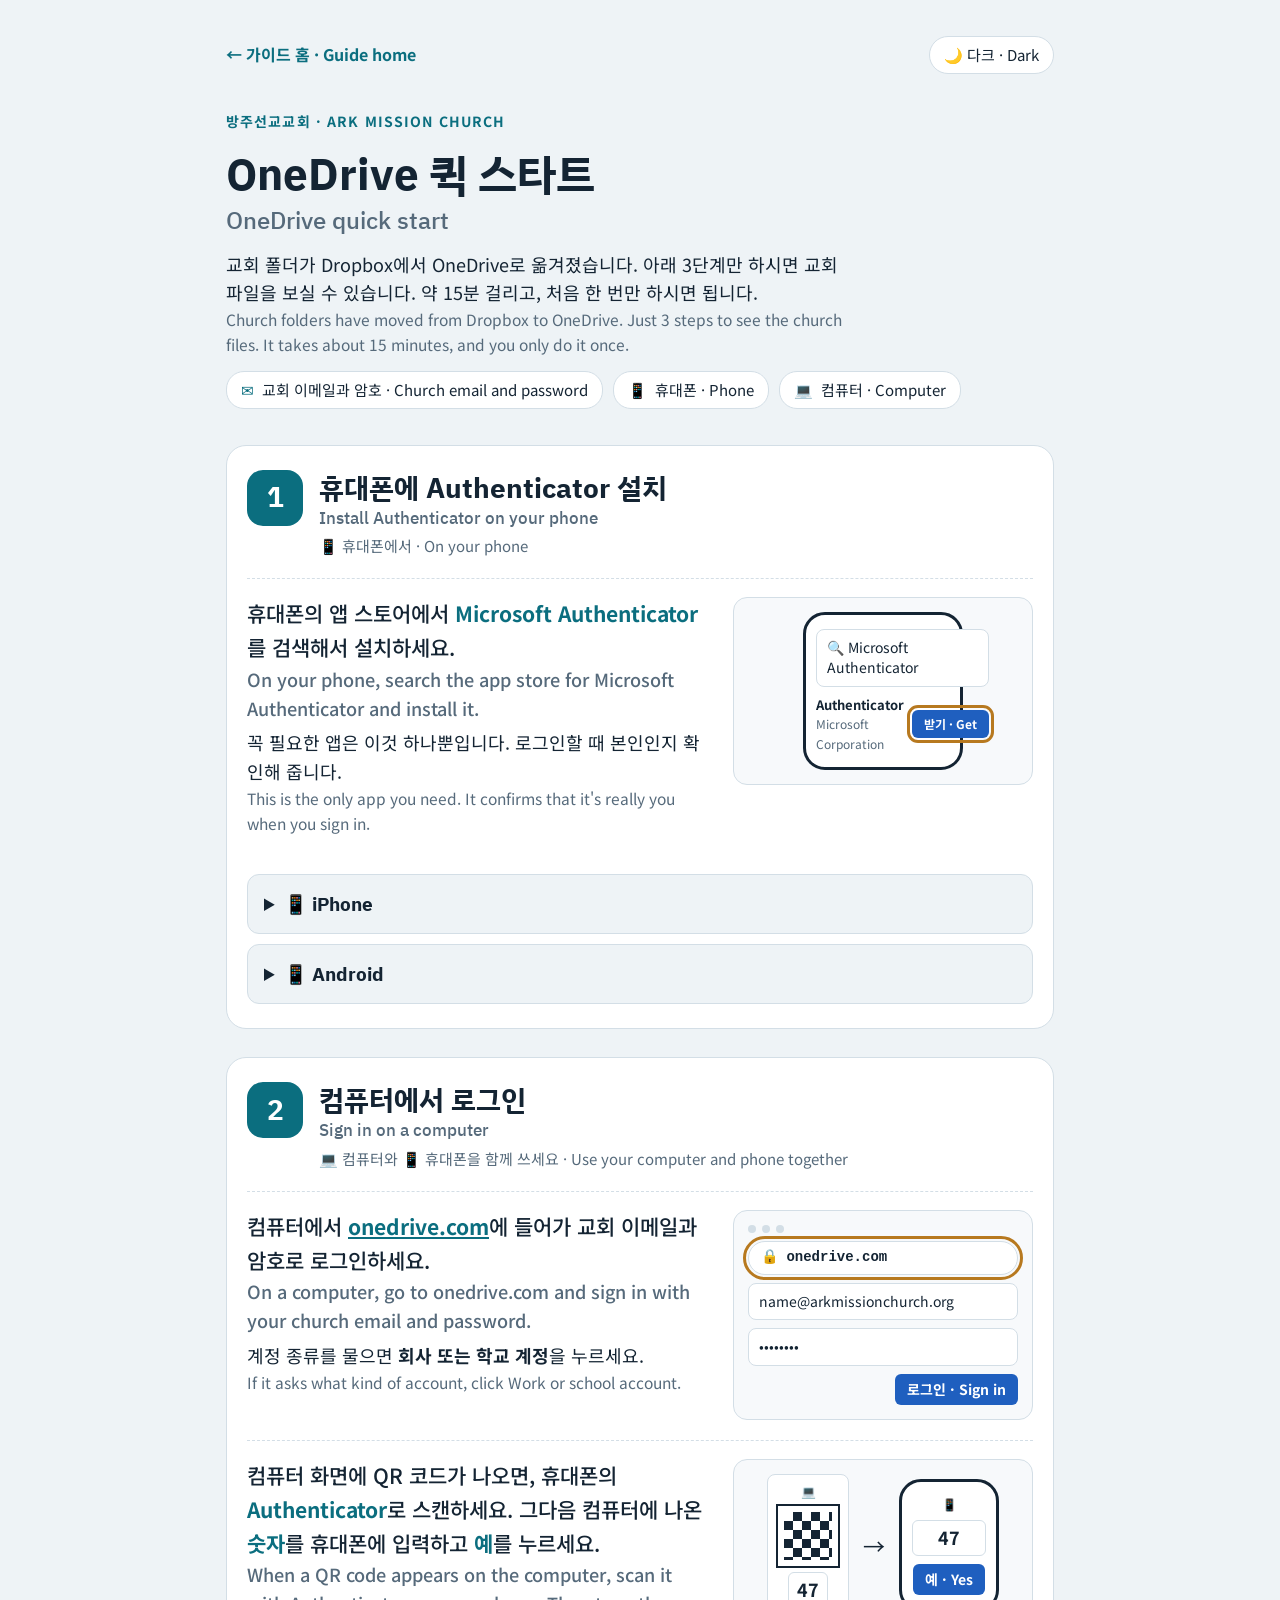
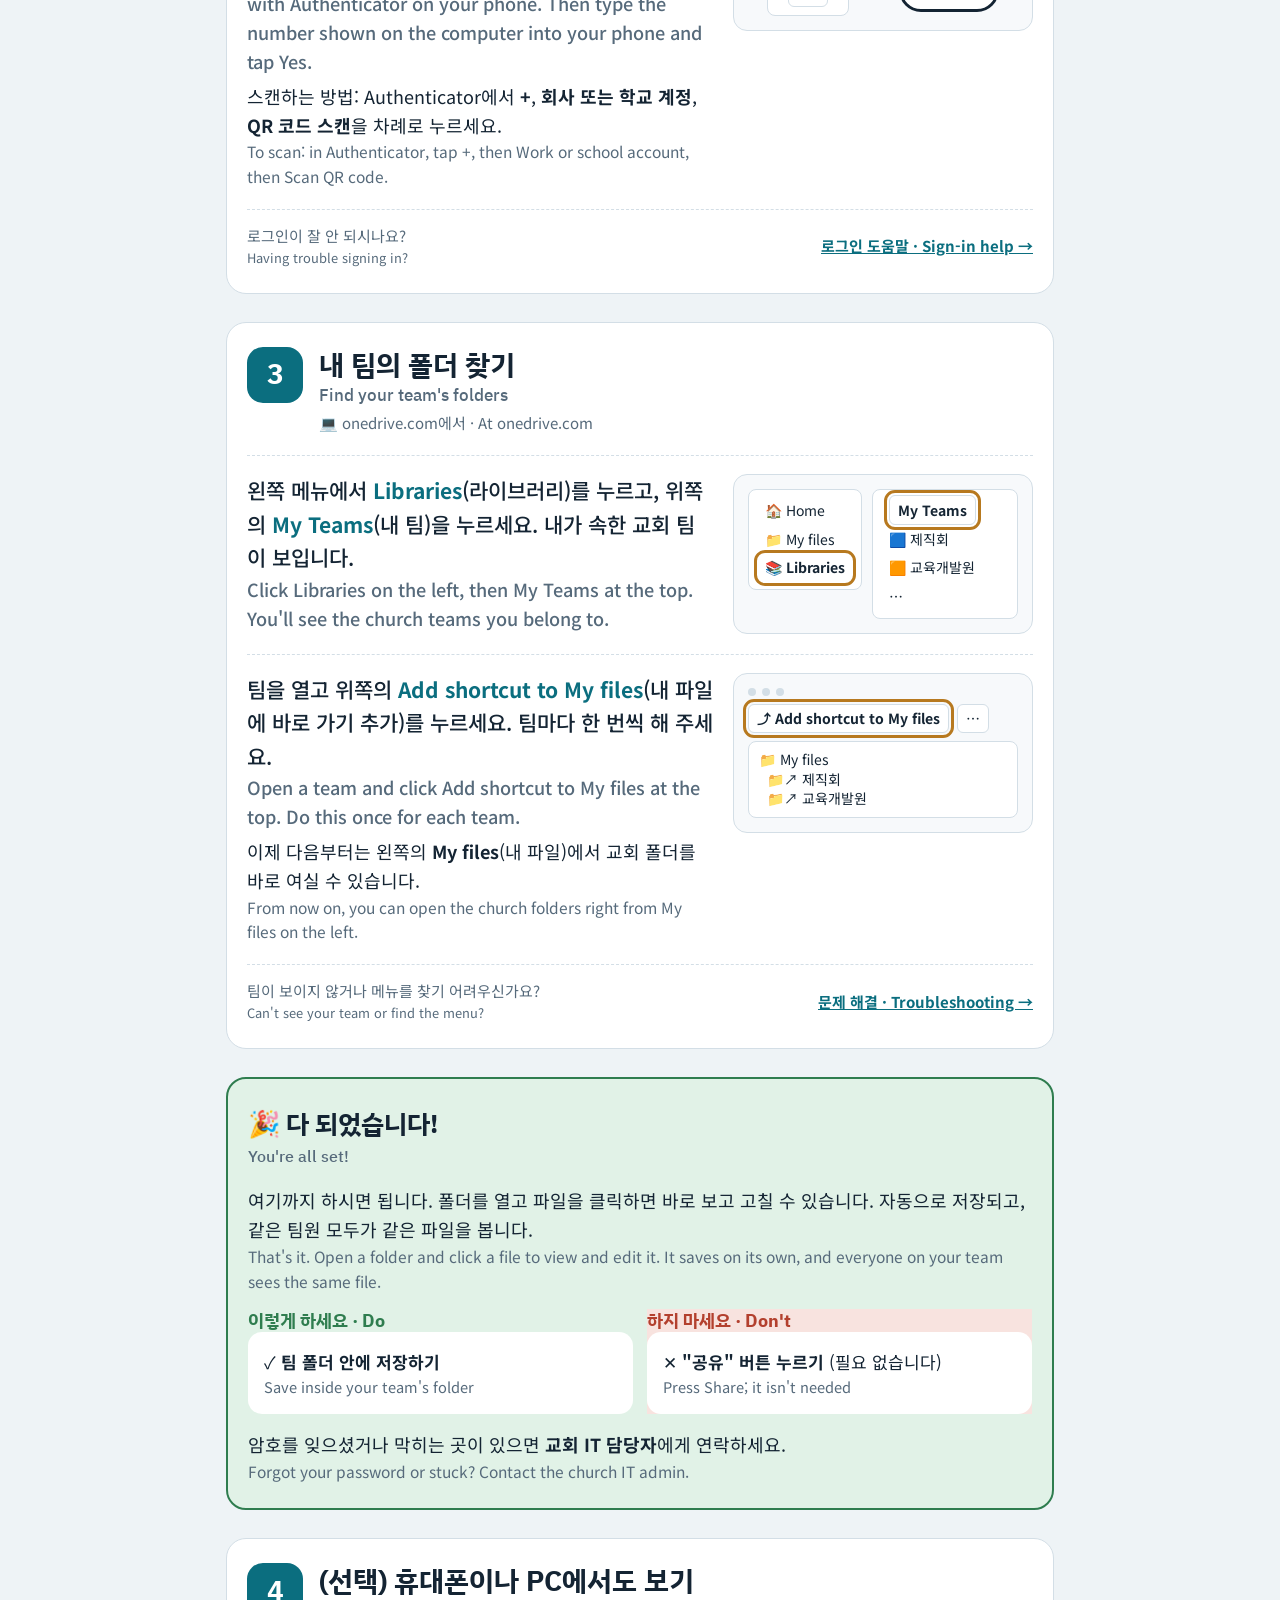
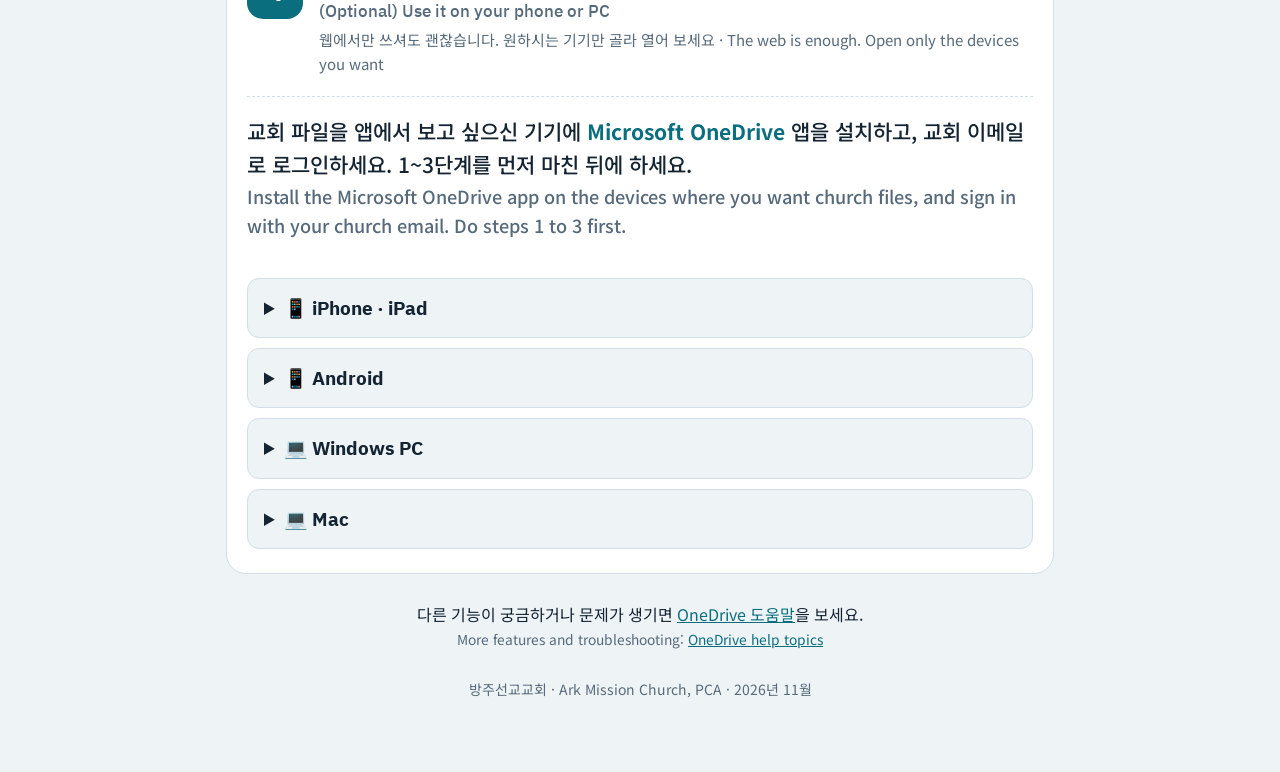
==== onedrive/index.html @ a3071d80 "Make the quick start the main OneDrive guide - onedrive/index.html is now the quick start: 3 steps, " ====
<!doctype html>
<html lang="ko" data-theme="light">
<head>
<meta charset="utf-8">
<meta name="viewport" content="width=device-width, initial-scale=1">
<meta name="robots" content="noindex">
<title>방주 OneDrive 퀵 스타트</title>
<link rel="preconnect" href="https://fonts.googleapis.com">
<link rel="preconnect" href="https://fonts.gstatic.com" crossorigin>
<link rel="stylesheet" href="https://fonts.googleapis.com/css2?family=IBM+Plex+Sans+KR:wght@500;700&family=Noto+Sans+KR:wght@400;500;700&display=swap">
<link rel="stylesheet" href="../assets/site.css">
<script>try{if(localStorage.getItem("amc-theme")==="dark")document.documentElement.setAttribute("data-theme","dark")}catch(e){}</script>
</head>
<body class="quick">
<div class="wrap">
  <div class="topbar"><a href="../">← 가이드 홈 · Guide home</a><button type="button" class="theme-btn" id="theme">🌙 다크 · Dark</button></div>
  <header>
    <div class="eyebrow">방주선교교회 · Ark Mission Church</div>
    <h1>OneDrive 퀵 스타트<span class="en">OneDrive quick start</span></h1>
    <p class="lead">교회 폴더가 Dropbox에서 OneDrive로 옮겨졌습니다. 아래 3단계만 하시면 교회 파일을 보실 수 있습니다. 약 15분 걸리고, 처음 한 번만 하시면 됩니다.<span class="en">Church folders have moved from Dropbox to OneDrive. Just 3 steps to see the church files. It takes about 15 minutes, and you only do it once.</span></p>
    <div class="needs" aria-label="준비물 / What you need">
      <span class="chip"><b>✉</b> 교회 이메일과 암호 · Church email and password</span>
      <span class="chip"><b>📱</b> 휴대폰 · Phone</span>
      <span class="chip"><b>💻</b> 컴퓨터 · Computer</span>
    </div>
  </header>

  <!-- STEP 1 -->
  <section class="step" id="q1">
    <div class="step-head">
      <div class="bignum">1</div>
      <div>
        <h2>휴대폰에 Authenticator 설치<span class="en">Install Authenticator on your phone</span></h2>
        <p class="meta">📱 휴대폰에서 · On your phone</p>
      </div>
    </div>
    <div class="sub">
      <div class="text">
        <p class="k">휴대폰의 앱 스토어에서 <strong>Microsoft Authenticator</strong>를 검색해서 설치하세요.<span class="en">On your phone, search the app store for Microsoft Authenticator and install it.</span></p>
        <p>꼭 필요한 앱은 이것 하나뿐입니다. 로그인할 때 본인인지 확인해 줍니다.<span class="en">This is the only app you need. It confirms that it's really you when you sign in.</span></p>
      </div>
      <div class="fig" aria-hidden="true">
        <div class="phone" style="width:160px">
          <div class="box" style="text-align:left">🔍 Microsoft Authenticator</div>
          <div class="row" style="justify-content:space-between;flex-wrap:nowrap">
            <span style="text-align:left"><b style="font-size:13px">Authenticator</b><br><span class="cap">Microsoft Corporation</span></span>
            <span class="btn hl" style="white-space:nowrap;font-size:12px">받기 · Get</span>
          </div>
        </div>
      </div>
    </div>
    <div class="devices">
      <details class="device" id="auth-iphone">
        <summary>📱 iPhone</summary>
        <div class="body">
          <ol>
            <li><strong>App Store</strong>를 열고 <strong>Microsoft Authenticator</strong>를 검색하세요.<span class="en">Open the App Store and search for Microsoft Authenticator.</span></li>
            <li>개발자가 <strong>Microsoft Corporation</strong>인지 확인하고 <strong>받기</strong>를 누르세요. Face ID나 Apple 계정 암호를 물으면 입력하세요.<span class="en">Check that the maker is Microsoft Corporation, then tap Get. Confirm with Face ID or your Apple Account password if asked.</span></li>
          </ol>
          <p class="links">바로 가기 · Direct link: <a href="https://apps.apple.com/app/microsoft-authenticator/id983156458">Authenticator (App Store)</a></p>
        </div>
      </details>
      <details class="device" id="auth-android">
        <summary>📱 Android</summary>
        <div class="body">
          <ol>
            <li><strong>Play 스토어</strong>를 열고 <strong>Microsoft Authenticator</strong>를 검색하세요.<span class="en">Open the Play Store and search for Microsoft Authenticator.</span></li>
            <li>개발자가 <strong>Microsoft Corporation</strong>인지 확인하고 <strong>설치</strong>를 누르세요.<span class="en">Check that the maker is Microsoft Corporation, then tap Install.</span></li>
          </ol>
          <p class="links">바로 가기 · Direct link: <a href="https://play.google.com/store/apps/details?id=com.azure.authenticator">Authenticator (Play Store)</a></p>
        </div>
      </details>
    </div>
  </section>

  <!-- STEP 2 -->
  <section class="step" id="q2">
    <div class="step-head">
      <div class="bignum">2</div>
      <div>
        <h2>컴퓨터에서 로그인<span class="en">Sign in on a computer</span></h2>
        <p class="meta">💻 컴퓨터와 📱 휴대폰을 함께 쓰세요 · Use your computer and phone together</p>
      </div>
    </div>
    <div class="sub">
      <div class="text">
        <p class="k">컴퓨터에서 <a href="https://onedrive.com" target="_blank" rel="noopener"><strong>onedrive.com</strong></a>에 들어가 교회 이메일과 암호로 로그인하세요.<span class="en">On a computer, go to onedrive.com and sign in with your church email and password.</span></p>
        <p>계정 종류를 물으면 <strong>회사 또는 학교 계정</strong>을 누르세요.<span class="en">If it asks what kind of account, click Work or school account.</span></p>
      </div>
      <div class="fig" aria-hidden="true">
        <div class="bar"><i></i><i></i><i></i></div>
        <div class="addr hl">🔒 onedrive.com</div>
        <div class="box">name@arkmissionchurch.org</div>
        <div class="box">••••••••</div>
        <span class="btn">로그인 · Sign in</span>
      </div>
    </div>
    <div class="sub">
      <div class="text">
        <p class="k">컴퓨터 화면에 QR 코드가 나오면, 휴대폰의 <strong>Authenticator</strong>로 스캔하세요. 그다음 컴퓨터에 나온 <strong>숫자</strong>를 휴대폰에 입력하고 <strong>예</strong>를 누르세요.<span class="en">When a QR code appears on the computer, scan it with Authenticator on your phone. Then type the number shown on the computer into your phone and tap Yes.</span></p>
        <p>스캔하는 방법: Authenticator에서 <strong>+</strong>, <strong>회사 또는 학교 계정</strong>, <strong>QR 코드 스캔</strong>을 차례로 누르세요.<span class="en">To scan: in Authenticator, tap +, then Work or school account, then Scan QR code.</span></p>
      </div>
      <div class="fig" aria-hidden="true">
        <div class="row" style="justify-content:center;gap:14px;flex-wrap:nowrap">
          <div class="box" style="display:grid;gap:6px;justify-items:center"><span class="cap">💻</span><div class="qr" style="width:60px;height:60px"></div><div class="pill" style="font-size:18px;font-weight:700">47</div></div>
          <div style="font-size:22px">→</div>
          <div class="phone" style="width:100px"><span class="cap">📱</span><div class="pill" style="font-size:18px;font-weight:700">47</div><span class="btn" style="justify-self:center">예 · Yes</span></div>
        </div>
      </div>
    </div>
    <p class="detail-link"><span>로그인이 잘 안 되시나요?<span class="en">Having trouble signing in?</span></span><a href="help.html#signin">로그인 도움말 · Sign-in help →</a></p>
  </section>

  <!-- STEP 3 -->
  <section class="step" id="q3">
    <div class="step-head">
      <div class="bignum">3</div>
      <div>
        <h2>내 팀의 폴더 찾기<span class="en">Find your team's folders</span></h2>
        <p class="meta">💻 onedrive.com에서 · At onedrive.com</p>
      </div>
    </div>
    <div class="sub">
      <div class="text">
        <p class="k">왼쪽 메뉴에서 <strong>Libraries</strong>(라이브러리)를 누르고, 위쪽의 <strong>My Teams</strong>(내 팀)을 누르세요. 내가 속한 교회 팀이 보입니다.<span class="en">Click Libraries on the left, then My Teams at the top. You'll see the church teams you belong to.</span></p>
      </div>
      <div class="fig" aria-hidden="true">
        <div class="row" style="align-items:flex-start;gap:10px;flex-wrap:nowrap">
          <div class="tree box" style="flex:0 0 auto"><span>🏠 Home</span><span>📁 My files</span><span class="hl"><b>📚 Libraries</b></span></div>
          <div class="tree box" style="flex:1 1 auto"><span><span class="pill hl"><b>My Teams</b></span></span><span>🟦 제직회</span><span>🟧 교육개발원</span><span>…</span></div>
        </div>
      </div>
    </div>
    <div class="sub">
      <div class="text">
        <p class="k">팀을 열고 위쪽의 <strong>Add shortcut to My files</strong>(내 파일에 바로 가기 추가)를 누르세요. 팀마다 한 번씩 해 주세요.<span class="en">Open a team and click Add shortcut to My files at the top. Do this once for each team.</span></p>
        <p>이제 다음부터는 왼쪽의 <strong>My files</strong>(내 파일)에서 교회 폴더를 바로 여실 수 있습니다.<span class="en">From now on, you can open the church folders right from My files on the left.</span></p>
      </div>
      <div class="fig" aria-hidden="true">
        <div class="bar"><i></i><i></i><i></i></div>
        <div class="row"><span class="pill hl"><b>⤴ Add shortcut to My files</b></span><span class="pill">⋯</span></div>
        <div class="box">📁 My files<br>&nbsp;&nbsp;📁↗ 제직회<br>&nbsp;&nbsp;📁↗ 교육개발원</div>
      </div>
    </div>
    <p class="detail-link"><span>팀이 보이지 않거나 메뉴를 찾기 어려우신가요?<span class="en">Can't see your team or find the menu?</span></span><a href="help.html#trouble">문제 해결 · Troubleshooting →</a></p>
  </section>

  <section class="finish">
    <div class="finish-head">🎉 다 되었습니다!<span class="en">You're all set!</span></div>
    <p>여기까지 하시면 됩니다. 폴더를 열고 파일을 클릭하면 바로 보고 고칠 수 있습니다. 자동으로 저장되고, 같은 팀원 모두가 같은 파일을 봅니다.<span class="en">That's it. Open a folder and click a file to view and edit it. It saves on its own, and everyone on your team sees the same file.</span></p>
    <div class="rules">
      <div class="do"><h3>이렇게 하세요 · Do</h3><ul>
        <li>✓ <b>팀 폴더 안에 저장하기</b><span class="en">Save inside your team's folder</span></li>
      </ul></div>
      <div class="dont"><h3>하지 마세요 · Don't</h3><ul>
        <li>✕ <b>"공유" 버튼 누르기</b> (필요 없습니다)<span class="en">Press Share; it isn't needed</span></li>
      </ul></div>
    </div>
    <p>암호를 잊으셨거나 막히는 곳이 있으면 <strong>교회 IT 담당자</strong>에게 연락하세요.<span class="en">Forgot your password or stuck? Contact the church IT admin.</span></p>
  </section>

  <!-- STEP 4 (optional) -->
  <section class="step optional" id="apps">
    <div class="step-head">
      <div class="bignum">4</div>
      <div>
        <h2>(선택) 휴대폰이나 PC에서도 보기<span class="en">(Optional) Use it on your phone or PC</span></h2>
        <p class="meta">웹에서만 쓰셔도 괜찮습니다. 원하시는 기기만 골라 열어 보세요 · The web is enough. Open only the devices you want</p>
      </div>
    </div>
    <div class="sub no-fig">
      <div class="text">
        <p class="k">교회 파일을 앱에서 보고 싶으신 기기에 <strong>Microsoft OneDrive</strong> 앱을 설치하고, 교회 이메일로 로그인하세요. 1~3단계를 먼저 마친 뒤에 하세요.<span class="en">Install the Microsoft OneDrive app on the devices where you want church files, and sign in with your church email. Do steps 1 to 3 first.</span></p>
      </div>
    </div>
    <div class="devices">
      <details class="device" id="iphone">
        <summary>📱 iPhone · iPad</summary>
        <div class="body">
          <ol>
            <li><strong>App Store</strong>에서 <strong>Microsoft OneDrive</strong>를 검색하고 <strong>받기</strong>를 누르세요.<span class="en">In the App Store, search for Microsoft OneDrive and tap Get.</span></li>
            <li>앱을 열고 <strong>로그인</strong>을 누른 뒤, 교회 이메일과 암호를 입력하세요.<span class="en">Open the app, tap Sign in, and enter your church email and password.</span></li>
            <li>Authenticator 알림이 오면 숫자를 입력하고 <strong>예</strong>를 누르세요. 사진 백업이나 알림을 물으면 <strong>나중에</strong>를 누르셔도 됩니다.<span class="en">When Authenticator asks, type the number and tap Yes. If it asks about photo backup or notifications, you can tap Not now.</span></li>
            <li>아래쪽의 <strong>파일</strong>을 누르면 교회 폴더가 보입니다.<span class="en">Tap Files at the bottom to see the church folders.</span></li>
          </ol>
          <p class="links">바로 가기 · Direct link: <a href="https://apps.apple.com/app/microsoft-onedrive/id477537958">OneDrive (App Store)</a></p>
        </div>
      </details>
      <details class="device" id="android">
        <summary>📱 Android</summary>
        <div class="body">
          <ol>
            <li><strong>Play 스토어</strong>에서 <strong>Microsoft OneDrive</strong>를 검색하고 <strong>설치</strong>를 누르세요. 삼성 휴대폰에는 이미 있을 수 있습니다. 그럴 때는 <strong>업데이트</strong>만 누르세요.<span class="en">In the Play Store, search for Microsoft OneDrive and tap Install. Samsung phones may already have it; then just tap Update.</span></li>
            <li>앱을 열고 <strong>로그인</strong>을 누른 뒤, 교회 이메일과 암호를 입력하세요.<span class="en">Open the app, tap Sign in, and enter your church email and password.</span></li>
            <li>Authenticator 알림이 오면 숫자를 입력하고 <strong>예</strong>를 누르세요.<span class="en">When Authenticator asks, type the number and tap Yes.</span></li>
            <li>아래쪽의 <strong>파일</strong>을 누르면 교회 폴더가 보입니다.<span class="en">Tap Files at the bottom to see the church folders.</span></li>
          </ol>
          <p class="links">바로 가기 · Direct link: <a href="https://play.google.com/store/apps/details?id=com.microsoft.skydrive">OneDrive (Play Store)</a></p>
        </div>
      </details>
      <details class="device" id="windows">
        <summary>💻 Windows PC</summary>
        <div class="body">
          <ol>
            <li>Windows에는 OneDrive가 기본으로 들어 있습니다. <strong>시작</strong> 버튼을 누르고 <strong>OneDrive</strong>를 입력해서 여세요. 보이지 않으면 <a href="https://www.microsoft.com/microsoft-365/onedrive/download">다운로드 페이지</a>에서 설치하세요.<span class="en">Windows already includes OneDrive. Click Start, type OneDrive and open it. If it isn't there, install it from the download page.</span></li>
            <li>교회 이메일을 입력하고 <strong>로그인</strong>을 누른 뒤, 암호를 입력하고 휴대폰에서 승인하세요.<span class="en">Enter your church email, click Sign in, enter your password and approve on your phone.</span></li>
            <li>"폴더 백업" 화면이 나오면 <strong>나중에</strong>를 누르세요. 개인 파일은 교회 OneDrive에 올리지 않습니다.<span class="en">On the "Back up your folders" screen, choose to do it later. Personal files don't go into the church OneDrive.</span></li>
            <li><strong>파일 탐색기</strong> 왼쪽의 <strong>OneDrive - 방주선교교회</strong> 안에 교회 폴더가 있습니다.<span class="en">The church folders are under "OneDrive - (church)" on the left of File Explorer.</span></li>
          </ol>
          <p class="tip">이미 개인 OneDrive를 쓰고 계신가요? <a href="help.html#personal">개인 OneDrive와 함께 쓰기</a>를 보세요.<span class="en">Already using a personal OneDrive? See Using it alongside a personal OneDrive.</span></p>
        </div>
      </details>
      <details class="device" id="mac">
        <summary>💻 Mac</summary>
        <div class="body">
          <ol>
            <li><strong>App Store</strong>에서 <strong>OneDrive</strong>를 검색하고 <strong>받기</strong>를 누르세요.<span class="en">In the App Store, search for OneDrive and click Get.</span></li>
            <li><strong>응용 프로그램</strong> 폴더에서 OneDrive를 열고, 교회 이메일과 암호로 로그인한 뒤 휴대폰에서 승인하세요.<span class="en">Open OneDrive from Applications, sign in with your church email and password, and approve on your phone.</span></li>
            <li>Finder에서 OneDrive를 허용할지 물으면 <strong>허용</strong>을 누르세요.<span class="en">If your Mac asks to allow OneDrive in Finder, allow it.</span></li>
            <li><strong>Finder</strong> 왼쪽 <strong>위치</strong> 아래의 <strong>OneDrive - 방주선교교회</strong> 안에 교회 폴더가 있습니다.<span class="en">The church folders are under Locations, "OneDrive - (church)", in the Finder sidebar.</span></li>
          </ol>
          <p class="links">바로 가기 · Direct link: <a href="https://apps.apple.com/app/onedrive/id823766827">OneDrive (Mac App Store)</a></p>
        </div>
      </details>
    </div>
  </section>

  <p style="text-align:center;font-size:16px">다른 기능이 궁금하거나 문제가 생기면 <a href="help.html">OneDrive 도움말</a>을 보세요.<span class="en">More features and troubleshooting: <a href="help.html">OneDrive help topics</a></span></p>
  <footer>방주선교교회 · Ark Mission Church, PCA · 2026년 11월</footer>
</div>
<script>
(function () {
  function openFromHash() {
    var id = location.hash.slice(1);
    var el = id && document.getElementById(id);
    if (el && el.tagName === 'DETAILS') { el.open = true; el.scrollIntoView(); }
  }
  openFromHash();
  window.addEventListener('hashchange', openFromHash);
})();
</script>
<script src="../assets/theme.js"></script>
</body>
</html>
---- assets/site.css ----
/* Layout: one calm column of numbered step cards, each step = big number + Korean instruction + English line + a small drawing of the screen */
:root {
  --bg: #eef3f6;
  --paper: #ffffff;
  --ink: #142433;
  --muted: #566a7b;
  --line: #d3dee6;
  --accent: #0b6e7f;      /* deep teal, the "ark" water */
  --accent-soft: #dcefF2;
  --gold: #b7791f;        /* used only for warnings */
  --gold-soft: #fbf0dc;
  --ok: #2f7d4f;
  --ok-soft: #e1f2e7;
  --no: #b3402e;
  --no-soft: #f8e3df;
  --screen: #f7f9fb;
  --ms-blue: #1f5fbf;
  --display: "IBM Plex Sans KR", "Apple SD Gothic Neo", "Malgun Gothic", sans-serif;
  --body: "Noto Sans KR", "Apple SD Gothic Neo", "Malgun Gothic", system-ui, sans-serif;
}
:root[data-theme="dark"] {
  --bg: #0f1a22; --paper: #16242f; --ink: #e6eef3; --muted: #9fb2c0; --line: #2a3c49;
  --accent: #4fb6c6; --accent-soft: #173640; --gold: #e0a64a; --gold-soft: #3a2e17;
  --ok: #6cc28d; --ok-soft: #173325; --no: #e8836f; --no-soft: #3d201b; --screen: #1c2d39; --ms-blue: #6fa3f0;
  color-scheme: dark;
}
* { box-sizing: border-box; }
body { background: var(--bg); color: var(--ink); font-family: var(--body); font-size: 18px; line-height: 1.6; }
.wrap { max-width: 860px; margin: 0 auto; padding-inline: 16px; padding-block: 28px 64px; display: grid; gap: 28px; }
.wrap > * { min-width: 0; }
header > * { min-width: 0; }
h1, h2, h3 { font-family: var(--display); text-wrap: balance; margin: 0; line-height: 1.25; }
.en { color: var(--muted); font-size: .86em; display: block; }
p { margin: 0; }

/* Header */
header { display: grid; gap: 14px; padding-block: 8px; }
.eyebrow { font-size: 14px; letter-spacing: .08em; text-transform: uppercase; color: var(--accent); font-weight: 700; }
header h1 { font-size: clamp(30px, 6vw, 44px); word-break: keep-all; }
header h1 .en { font-size: .55em; margin-top: 4px; font-weight: 500; }
.lead { max-width: 62ch; }
.needs { display: flex; flex-wrap: wrap; gap: 10px; }
.chip { max-width: 100%; background: var(--paper); border: 1px solid var(--line); border-radius: 18px; padding: 6px 14px; font-size: 15px; display: inline-flex; gap: 8px; align-items: center; }
.chip b { color: var(--accent); flex: none; }

/* Step overview */
nav.map { background: var(--paper); border: 1px solid var(--line); border-radius: 16px; padding: 16px; }
nav.map ol { list-style: none; margin: 0; padding: 0; display: grid; grid-template-columns: repeat(auto-fit, minmax(150px, 1fr)); gap: 10px; }
/* Exactly 6 cards (getting started): 3x2, or 2x3 on phones, never 5 + 1 */
nav.map ol:has(> li:nth-child(6):last-child) { grid-template-columns: repeat(3, minmax(0, 1fr)); }
@media (max-width: 520px) { nav.map ol:has(> li:nth-child(6):last-child) { grid-template-columns: repeat(2, minmax(0, 1fr)); } }
nav.map a { display: grid; gap: 2px; text-decoration: none; color: var(--ink); padding: 10px 12px; border-radius: 10px; background: var(--bg); min-height: 100%; }
nav.map a:hover, nav.map a:focus-visible { outline: 2px solid var(--accent); outline-offset: 0; }
nav.map .n { font-family: var(--display); color: var(--accent); font-weight: 700; font-size: 14px; }
nav.map .t { font-weight: 700; font-size: 16px; line-height: 1.3; }
nav.map .t .en { font-weight: 400; font-size: 13px; }
nav.map li.done a { background: var(--ok-soft); }
nav.map li.done .n::after { content: " ✓"; color: var(--ok); }

/* Step section */
section.step { background: var(--paper); border: 1px solid var(--line); border-radius: 20px; padding: 24px 20px; display: grid; gap: 20px; scroll-margin-top: 16px; }
.step-head { display: flex; gap: 16px; align-items: flex-start; }
.bignum { flex: none; width: 56px; height: 56px; border-radius: 16px; background: var(--accent); color: var(--paper); font-family: var(--display); font-weight: 700; font-size: 28px; display: grid; place-items: center; }
.step-head h2 { font-size: 26px; }
.step-head h2 .en { font-size: .62em; font-weight: 500; margin-top: 2px; }
.step-head .meta { font-size: 15px; color: var(--muted); margin-top: 6px; }
.step-head > div { min-width: 0; }

.sub { display: grid; grid-template-columns: 1fr minmax(0, 300px); gap: 20px; align-items: start; padding-top: 18px; border-top: 1px dashed var(--line); }
.sub:first-of-type { border-top: 0; padding-top: 0; }
.sub.no-fig { grid-template-columns: 1fr; }
.sub .text { display: grid; gap: 6px; min-width: 0; }
.sub .k { font-weight: 500; font-size: 19px; }
.sub .k strong { color: var(--accent); }
.sub .no { font-family: var(--display); font-size: 14px; font-weight: 700; color: var(--accent); }
@media (max-width: 640px) { .sub { grid-template-columns: 1fr; } }

.note { border-radius: 12px; padding: 12px 16px; font-size: 16px; background: var(--accent-soft); }
.note.warn { background: var(--gold-soft); }
.note b { font-family: var(--display); }
.note p { margin: 10px 0 0; }

.done-toggle { justify-self: start; display: inline-flex; gap: 10px; align-items: center; font-size: 16px; font-weight: 500; cursor: pointer; border: 1px solid var(--line); border-radius: 999px; padding: 8px 16px; background: var(--bg); color: var(--ink); font-family: var(--body); }
.done-toggle input { width: 20px; height: 20px; accent-color: var(--ok); margin: 0; }
.done-toggle:has(input:checked) { background: var(--ok-soft); border-color: var(--ok); }

/* Screen drawings */
.fig { background: var(--screen); border: 1px solid var(--line); border-radius: 14px; padding: 14px; font-size: 14px; line-height: 1.4; display: grid; gap: 8px; max-width: 100%; }
.fig .bar { display: flex; gap: 6px; }
.fig .bar i { width: 8px; height: 8px; border-radius: 50%; background: var(--line); }
.fig .box { background: var(--paper); border: 1px solid var(--line); border-radius: 8px; padding: 8px 10px; }
.fig .btn { background: var(--ms-blue); color: #fff; border-radius: 6px; padding: 6px 12px; justify-self: end; font-weight: 700; }
.fig .hl { outline: 3px solid var(--gold); outline-offset: 2px; border-radius: 6px; }
.fig .cap { font-size: 12px; color: var(--muted); text-align: center; }
.fig .row { display: flex; gap: 8px; align-items: center; flex-wrap: wrap; }
.fig .pill { border: 1px solid var(--line); background: var(--paper); border-radius: 6px; padding: 4px 8px; }
.phone { width: 150px; justify-self: center; border: 3px solid var(--ink); border-radius: 22px; padding: 14px 10px; background: var(--paper); display: grid; gap: 8px; text-align: center; }
.qr { width: 72px; height: 72px; justify-self: center; background:
  conic-gradient(var(--ink) 25%, transparent 0 50%, var(--ink) 0 75%, transparent 0) 0 0/18px 18px; border: 6px solid var(--paper); outline: 2px solid var(--ink); }
.bignumber { font-family: var(--display); font-size: 34px; font-weight: 700; letter-spacing: .1em; color: var(--ink); }
.menu { display: grid; gap: 2px; background: var(--paper); border: 1px solid var(--line); border-radius: 8px; padding: 6px; box-shadow: 0 4px 12px rgb(0 0 0 / .08); }
.menu span { padding: 4px 8px; border-radius: 4px; }
.tree { display: grid; gap: 3px; }
.tree span { padding: 3px 6px; }
.tree .in { padding-left: 22px; }
.tabbar { display: flex; justify-content: space-around; border-top: 1px solid var(--line); padding-top: 6px; font-size: 11px; }

/* Rules */
.rules { display: grid; grid-template-columns: 1fr 1fr; gap: 14px; }
@media (max-width: 640px) { .rules { grid-template-columns: 1fr; } }
.rules ul { list-style: none; margin: 0; padding: 16px; border-radius: 14px; display: grid; gap: 12px; }
.rules .do { background: var(--ok-soft); }
.rules .dont { background: var(--no-soft); }
.rules h3 { font-size: 18px; }
.rules .do h3 { color: var(--ok); }
.rules .dont h3 { color: var(--no); }
.rules li { font-size: 17px; }

/* Help table */
.tablewrap { overflow-x: auto; }
table { width: 100%; border-collapse: collapse; font-size: 16px; }
th, td { text-align: left; padding: 10px 12px; border-bottom: 1px solid var(--line); vertical-align: top; }
th { font-family: var(--display); font-size: 14px; color: var(--muted); letter-spacing: .04em; }
.contact { display: flex; flex-wrap: wrap; gap: 10px; align-items: center; background: var(--accent-soft); border-radius: 14px; padding: 14px 16px; }
.contact code { font-family: var(--body); font-weight: 700; user-select: all; }
.contact button { font: inherit; font-size: 14px; border: 1px solid var(--accent); color: var(--accent); background: var(--paper); border-radius: 999px; padding: 4px 12px; cursor: pointer; }

footer { font-size: 14px; color: var(--muted); text-align: center; }
a { color: var(--accent); }
:focus-visible { outline: 3px solid var(--accent); outline-offset: 2px; }

@media print {
  body { background: #fff; font-size: 15px; }
  nav.map, .done-toggle, .contact button { display: none; }
  section.step { break-inside: avoid-page; border-color: #ccc; }
  .wrap { gap: 18px; }
}
@media (prefers-reduced-motion: no-preference) { html { scroll-behavior: smooth; } }

/* Top bar: home link + theme switch */
.topbar { display: flex; justify-content: space-between; align-items: center; gap: 12px; flex-wrap: wrap; }
.topbar a { color: var(--accent); font-weight: 700; text-decoration: none; font-size: 16px; }
.topbar a:hover { text-decoration: underline; }
.theme-btn { margin-left: auto; font: inherit; font-size: 15px; color: var(--ink); background: var(--paper); border: 1px solid var(--line); border-radius: 999px; padding: 6px 14px; cursor: pointer; }
.theme-btn:focus-visible, .topbar a:focus-visible { outline: 3px solid var(--accent); outline-offset: 2px; }

/* Landing page */
.points { display: grid; grid-template-columns: repeat(auto-fit, minmax(220px, 1fr)); gap: 12px; }
.points div { background: var(--paper); border: 1px solid var(--line); border-radius: 14px; padding: 14px 16px; }
.points b { display: block; font-family: var(--display); }
.topics { display: grid; gap: 16px; }
.topic { background: var(--paper); border: 1px solid var(--line); border-radius: 18px; padding: 20px; display: grid; gap: 12px; }
.topic h2 { font-size: 24px; }
.topic .links { display: flex; flex-wrap: wrap; gap: 10px; }
.topic .links a { display: inline-grid; gap: 2px; text-decoration: none; color: var(--ink); background: var(--accent-soft); border: 1px solid var(--line); border-radius: 12px; padding: 10px 16px; min-width: 200px; }
.topic .links a b { color: var(--accent); }
.topic .links a:hover { border-color: var(--accent); }
.topic.soon { background: transparent; border-style: dashed; color: var(--muted); }

/* Per-device steps (tap a device to open) */
.devices { display: grid; gap: 10px; margin-top: 18px; }
.device { border: 1px solid var(--line); border-radius: 12px; background: var(--bg); }
.device summary { cursor: pointer; padding: 14px 16px; font-family: var(--display); font-weight: 700; font-size: 19px; }
.device[open] summary { border-bottom: 1px dashed var(--line); }
.device .body { padding: 14px 16px 16px; display: grid; gap: 12px; }
.device ol { margin: 0; padding-left: 22px; display: grid; gap: 10px; font-size: 18px; }
.device .fig { max-width: 300px; }
.device .links, .device .tip { margin: 0; }

/* PC + phone banner (first sign-in) */
.pair { display: grid; grid-template-columns: minmax(0, 1fr) auto minmax(0, 1fr); word-break: keep-all; overflow-wrap: anywhere; gap: 10px; align-items: stretch; background: var(--accent-soft); border-radius: 14px; padding: 16px; margin-bottom: 18px; }
.pair-head { grid-column: 1 / -1; margin: 0; font-family: var(--display); font-weight: 700; font-size: 21px; text-align: center; }
.pair .dev-card { background: var(--paper); border: 2px solid var(--accent); border-radius: 12px; padding: 12px; text-align: center; display: grid; gap: 4px; align-content: start; font-size: 16px; }
.pair .ico { font-size: 40px; line-height: 1; }
.pair .arrow { align-self: center; font-size: 28px; font-weight: 700; color: var(--accent); }
.pair-warn { grid-column: 1 / -1; margin: 0; font-size: 16px; text-align: center; }
.sub .no .dev { display: inline-block; margin-left: 6px; background: var(--accent); color: #fff; border-radius: 999px; padding: 2px 10px; font-size: 13px; }
@media (max-width: 520px) { .pair { grid-template-columns: minmax(0, 1fr); } .pair .arrow { justify-self: center; transform: rotate(90deg); } }
.must { border: 3px solid var(--gold); background: var(--gold-soft); border-radius: 12px; padding: 12px 14px; display: grid; gap: 4px; }
.must b { font-family: var(--display); font-size: 19px; }
.must p { margin: 4px 0 0; }
.fig .addr { background: var(--paper); border: 1px solid var(--line); border-radius: 999px; padding: 6px 12px; font-family: ui-monospace, Menlo, Consolas, monospace; font-size: 14px; font-weight: 700; }

/* Quick start page: fewer words, bigger type */
.quick .sub .k { font-size: 21px; }
.quick .step-head h2 { font-size: 28px; }
.finish { background: var(--ok-soft); border: 2px solid var(--ok); border-radius: 20px; padding: 24px 20px; display: grid; gap: 16px; }
.finish-head { font-family: var(--display); font-weight: 700; font-size: 26px; }
.finish-head .en { font-size: .62em; font-weight: 500; }
.finish .rules ul { background: var(--paper); }
.more { background: var(--paper); border: 1px solid var(--line); border-radius: 18px; padding: 20px; display: grid; gap: 10px; }
.more b { font-family: var(--display); }
.more .links { display: flex; flex-wrap: wrap; gap: 10px; margin-top: 4px; }
.more .links a { display: inline-grid; gap: 2px; text-decoration: none; color: var(--ink); background: var(--accent-soft); border: 1px solid var(--line); border-radius: 12px; padding: 10px 16px; min-width: 200px; }
.more .links a b { color: var(--accent); }
.more .links a:hover { border-color: var(--accent); }
.detail-link { display: flex; flex-wrap: wrap; gap: 6px 14px; align-items: center; justify-content: space-between; font-size: 15px; color: var(--muted); border-top: 1px dashed var(--line); padding-top: 14px; }
.detail-link a { font-weight: 700; white-space: nowrap; }
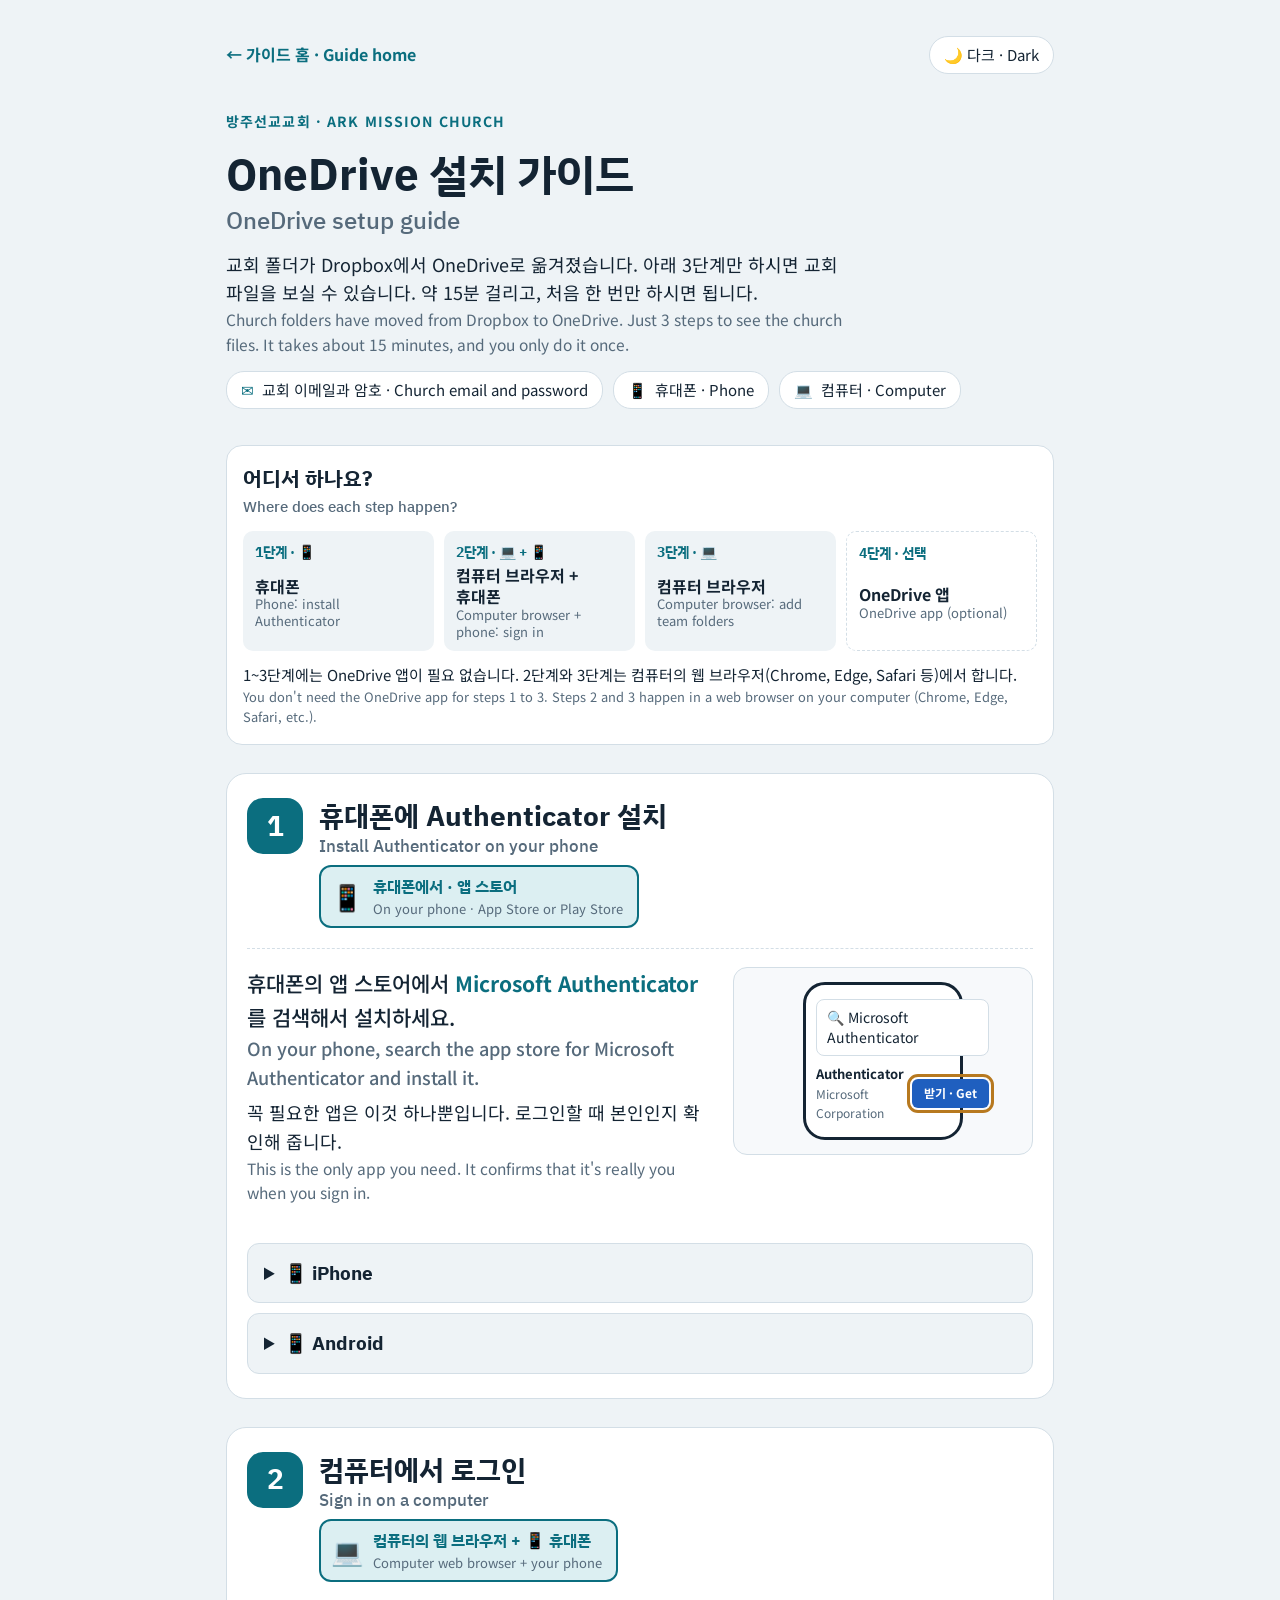
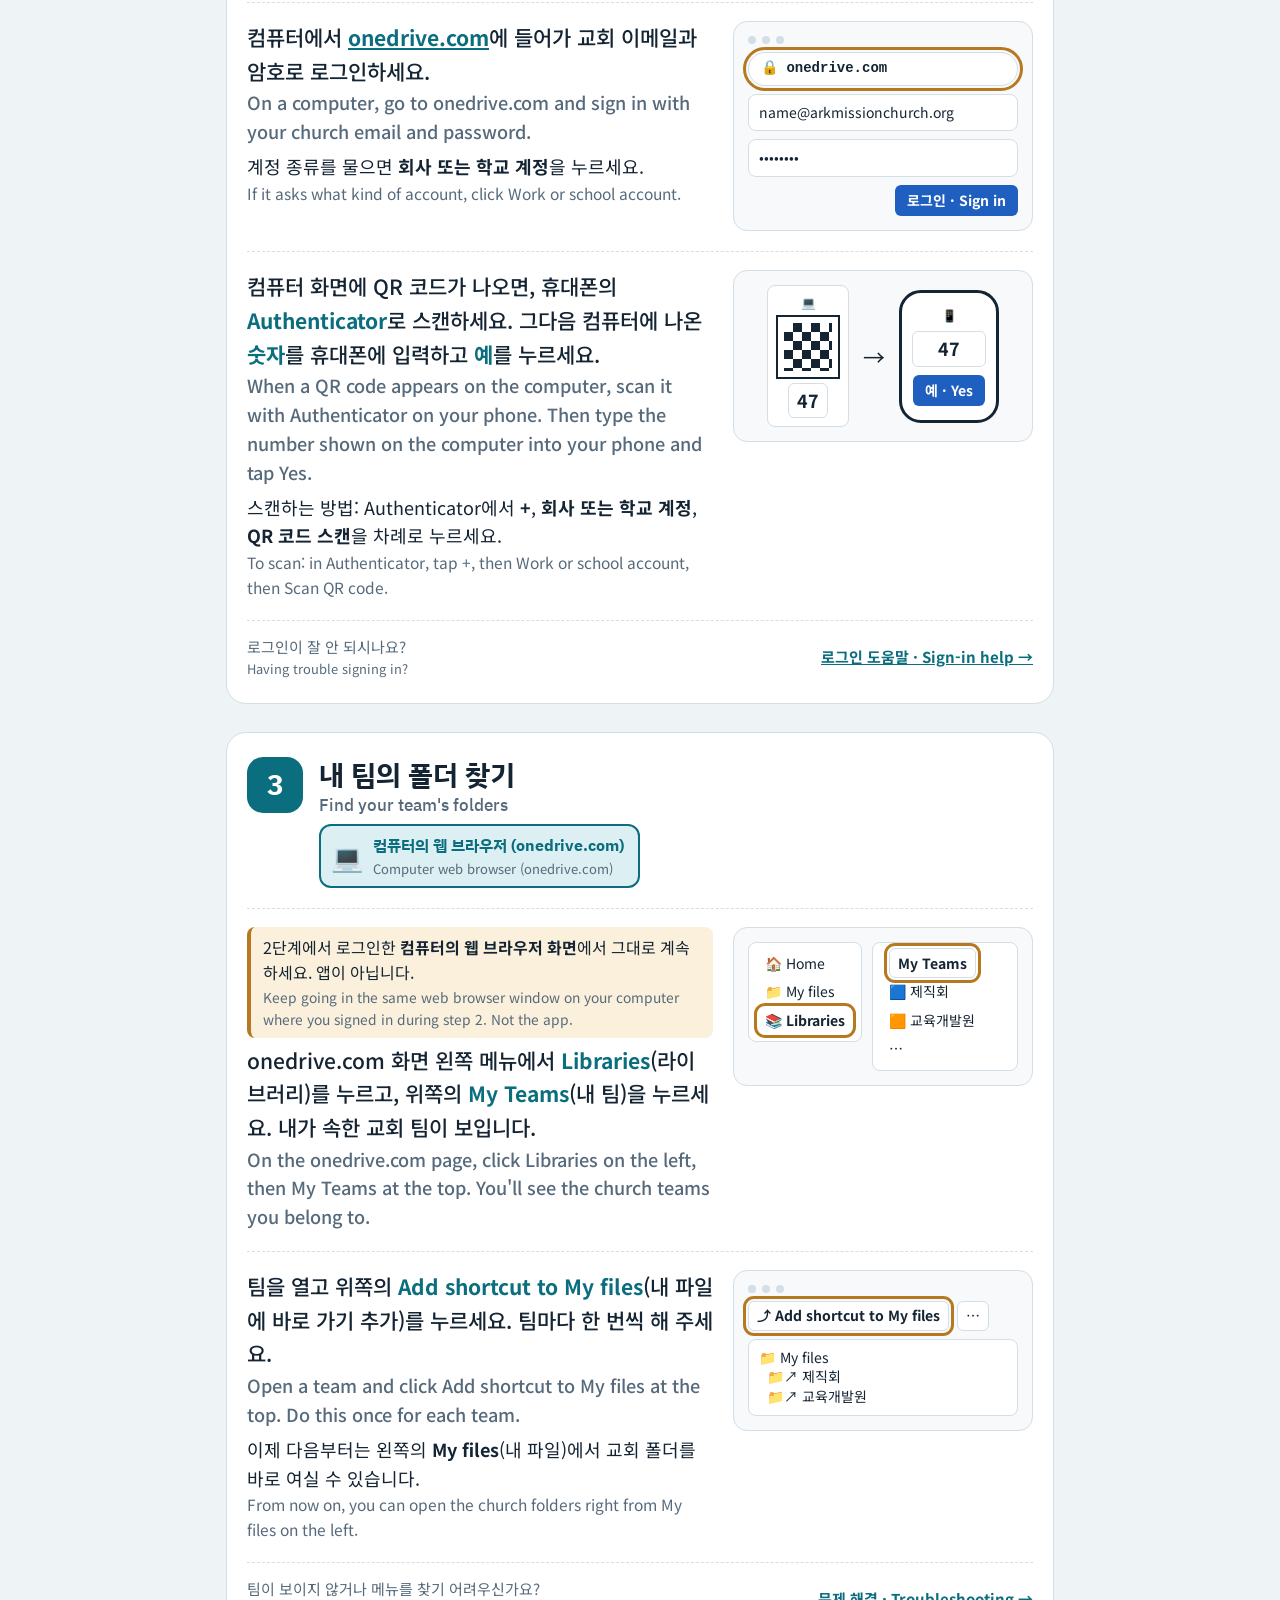
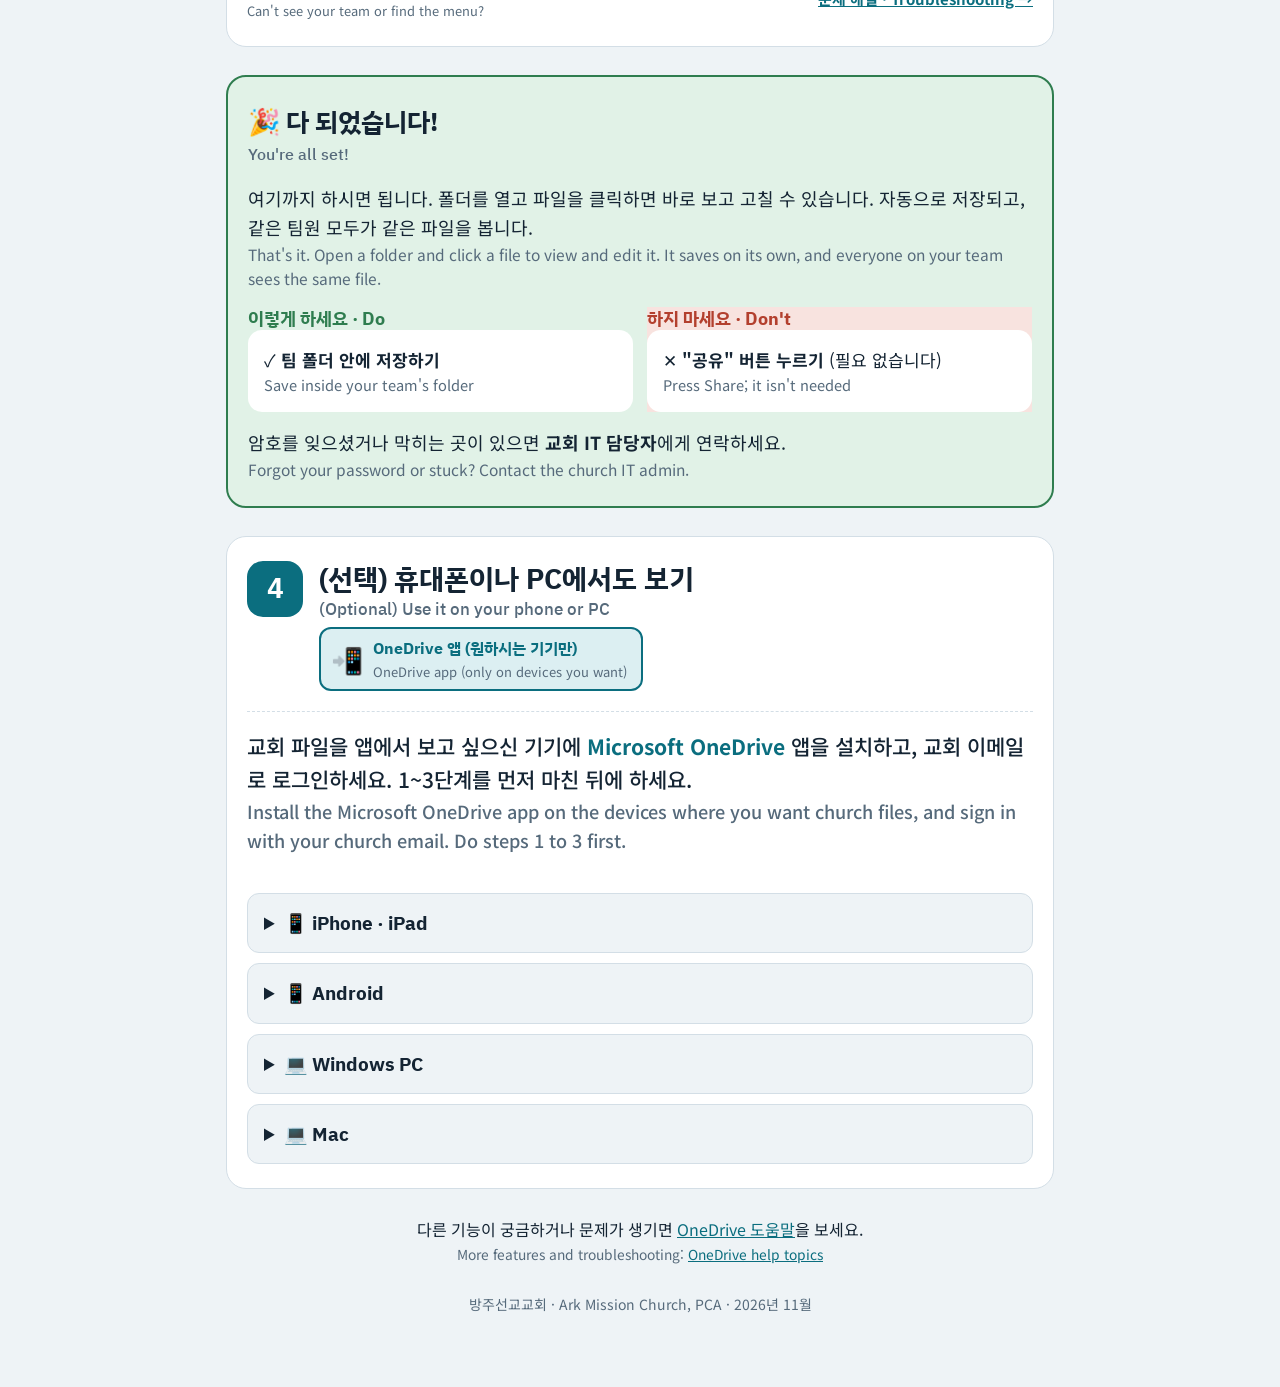
==== commit 7ccfd0bb: "Rename to 설치 가이드 and show where each step happens Adds a where-each-step-happens overview at the top" ====
--- a/onedrive/index.html
+++ b/onedrive/index.html
@@ -4,7 +4,7 @@
 <meta charset="utf-8">
 <meta name="viewport" content="width=device-width, initial-scale=1">
 <meta name="robots" content="noindex">
-<title>방주 OneDrive 퀵 스타트</title>
+<title>방주 OneDrive 설치 가이드</title>
 <link rel="preconnect" href="https://fonts.googleapis.com">
 <link rel="preconnect" href="https://fonts.gstatic.com" crossorigin>
 <link rel="stylesheet" href="https://fonts.googleapis.com/css2?family=IBM+Plex+Sans+KR:wght@500;700&family=Noto+Sans+KR:wght@400;500;700&display=swap">
@@ -16,7 +16,7 @@
   <div class="topbar"><a href="../">← 가이드 홈 · Guide home</a><button type="button" class="theme-btn" id="theme">🌙 다크 · Dark</button></div>
   <header>
     <div class="eyebrow">방주선교교회 · Ark Mission Church</div>
-    <h1>OneDrive 퀵 스타트<span class="en">OneDrive quick start</span></h1>
+    <h1>OneDrive 설치 가이드<span class="en">OneDrive setup guide</span></h1>
     <p class="lead">교회 폴더가 Dropbox에서 OneDrive로 옮겨졌습니다. 아래 3단계만 하시면 교회 파일을 보실 수 있습니다. 약 15분 걸리고, 처음 한 번만 하시면 됩니다.<span class="en">Church folders have moved from Dropbox to OneDrive. Just 3 steps to see the church files. It takes about 15 minutes, and you only do it once.</span></p>
     <div class="needs" aria-label="준비물 / What you need">
       <span class="chip"><b>✉</b> 교회 이메일과 암호 · Church email and password</span>
@@ -25,13 +25,24 @@
     </div>
   </header>
 
+  <nav class="map where-map" aria-label="어디서 하나요? / Where each step happens">
+    <p class="map-head">어디서 하나요?<span class="en">Where does each step happen?</span></p>
+    <ol>
+      <li><a href="#q1"><span class="n">1단계 · 📱</span><span class="t">휴대폰<span class="en">Phone: install Authenticator</span></span></a></li>
+      <li><a href="#q2"><span class="n">2단계 · 💻 + 📱</span><span class="t">컴퓨터 브라우저 + 휴대폰<span class="en">Computer browser + phone: sign in</span></span></a></li>
+      <li><a href="#q3"><span class="n">3단계 · 💻</span><span class="t">컴퓨터 브라우저<span class="en">Computer browser: add team folders</span></span></a></li>
+      <li class="opt"><a href="#apps"><span class="n">4단계 · 선택</span><span class="t">OneDrive 앱<span class="en">OneDrive app (optional)</span></span></a></li>
+    </ol>
+    <p class="map-note">1~3단계에는 OneDrive 앱이 필요 없습니다. 2단계와 3단계는 컴퓨터의 웹 브라우저(Chrome, Edge, Safari 등)에서 합니다.<span class="en">You don't need the OneDrive app for steps 1 to 3. Steps 2 and 3 happen in a web browser on your computer (Chrome, Edge, Safari, etc.).</span></p>
+  </nav>
+
   <!-- STEP 1 -->
   <section class="step" id="q1">
     <div class="step-head">
       <div class="bignum">1</div>
       <div>
         <h2>휴대폰에 Authenticator 설치<span class="en">Install Authenticator on your phone</span></h2>
-        <p class="meta">📱 휴대폰에서 · On your phone</p>
+        <p class="where"><span class="ico">📱</span><span><b>휴대폰에서 · 앱 스토어</b><span class="en">On your phone · App Store or Play Store</span></span></p>
       </div>
     </div>
     <div class="sub">
@@ -79,7 +90,7 @@
       <div class="bignum">2</div>
       <div>
         <h2>컴퓨터에서 로그인<span class="en">Sign in on a computer</span></h2>
-        <p class="meta">💻 컴퓨터와 📱 휴대폰을 함께 쓰세요 · Use your computer and phone together</p>
+        <p class="where"><span class="ico">💻</span><span><b>컴퓨터의 웹 브라우저 + 📱 휴대폰</b><span class="en">Computer web browser + your phone</span></span></p>
       </div>
     </div>
     <div class="sub">
@@ -117,12 +128,13 @@
       <div class="bignum">3</div>
       <div>
         <h2>내 팀의 폴더 찾기<span class="en">Find your team's folders</span></h2>
-        <p class="meta">💻 onedrive.com에서 · At onedrive.com</p>
-      </div>
-    </div>
-    <div class="sub">
-      <div class="text">
-        <p class="k">왼쪽 메뉴에서 <strong>Libraries</strong>(라이브러리)를 누르고, 위쪽의 <strong>My Teams</strong>(내 팀)을 누르세요. 내가 속한 교회 팀이 보입니다.<span class="en">Click Libraries on the left, then My Teams at the top. You'll see the church teams you belong to.</span></p>
+        <p class="where"><span class="ico">💻</span><span><b>컴퓨터의 웹 브라우저 (onedrive.com)</b><span class="en">Computer web browser (onedrive.com)</span></span></p>
+      </div>
+    </div>
+    <div class="sub">
+      <div class="text">
+        <p class="must-where">2단계에서 로그인한 <b>컴퓨터의 웹 브라우저 화면</b>에서 그대로 계속하세요. 앱이 아닙니다.<span class="en">Keep going in the same web browser window on your computer where you signed in during step 2. Not the app.</span></p>
+        <p class="k">onedrive.com 화면 왼쪽 메뉴에서 <strong>Libraries</strong>(라이브러리)를 누르고, 위쪽의 <strong>My Teams</strong>(내 팀)을 누르세요. 내가 속한 교회 팀이 보입니다.<span class="en">On the onedrive.com page, click Libraries on the left, then My Teams at the top. You'll see the church teams you belong to.</span></p>
       </div>
       <div class="fig" aria-hidden="true">
         <div class="row" style="align-items:flex-start;gap:10px;flex-wrap:nowrap">
@@ -165,7 +177,7 @@
       <div class="bignum">4</div>
       <div>
         <h2>(선택) 휴대폰이나 PC에서도 보기<span class="en">(Optional) Use it on your phone or PC</span></h2>
-        <p class="meta">웹에서만 쓰셔도 괜찮습니다. 원하시는 기기만 골라 열어 보세요 · The web is enough. Open only the devices you want</p>
+        <p class="where"><span class="ico">📲</span><span><b>OneDrive 앱 (원하시는 기기만)</b><span class="en">OneDrive app (only on devices you want)</span></span></p>
       </div>
     </div>
     <div class="sub no-fig">
--- a/assets/site.css
+++ b/assets/site.css
@@ -181,7 +181,7 @@
 .must p { margin: 4px 0 0; }
 .fig .addr { background: var(--paper); border: 1px solid var(--line); border-radius: 999px; padding: 6px 12px; font-family: ui-monospace, Menlo, Consolas, monospace; font-size: 14px; font-weight: 700; }
 
-/* Quick start page: fewer words, bigger type */
+/* Setup guide page: fewer words, bigger type */
 .quick .sub .k { font-size: 21px; }
 .quick .step-head h2 { font-size: 28px; }
 .finish { background: var(--ok-soft); border: 2px solid var(--ok); border-radius: 20px; padding: 24px 20px; display: grid; gap: 16px; }
@@ -196,3 +196,17 @@
 .more .links a:hover { border-color: var(--accent); }
 .detail-link { display: flex; flex-wrap: wrap; gap: 6px 14px; align-items: center; justify-content: space-between; font-size: 15px; color: var(--muted); border-top: 1px dashed var(--line); padding-top: 14px; }
 .detail-link a { font-weight: 700; white-space: nowrap; }
+/* Where each step happens */
+.where { display: inline-flex; gap: 10px; align-items: center; margin-top: 8px; background: var(--accent-soft); border: 2px solid var(--accent); border-radius: 12px; padding: 6px 14px 6px 10px; font-size: 16px; max-width: 100%; }
+.where .ico { font-size: 26px; line-height: 1; flex: none; }
+.where b { color: var(--accent); font-family: var(--display); }
+.where .en { font-size: 13px; }
+.where-map { display: grid; gap: 12px; }
+.where-map .map-head { font-family: var(--display); font-weight: 700; font-size: 21px; }
+.where-map .map-head .en { font-size: .7em; font-weight: 500; }
+.where-map ol { grid-template-columns: repeat(4, minmax(0, 1fr)); }
+@media (max-width: 640px) { .where-map ol { grid-template-columns: repeat(2, minmax(0, 1fr)); } }
+.where-map li.opt a { background: transparent; border: 1px dashed var(--line); }
+.where-map .map-note { font-size: 15px; }
+.must-where { border-left: 4px solid var(--gold); background: var(--gold-soft); border-radius: 8px; padding: 8px 12px; font-size: 16px; }
+.where-map .t, .where b { word-break: keep-all; }
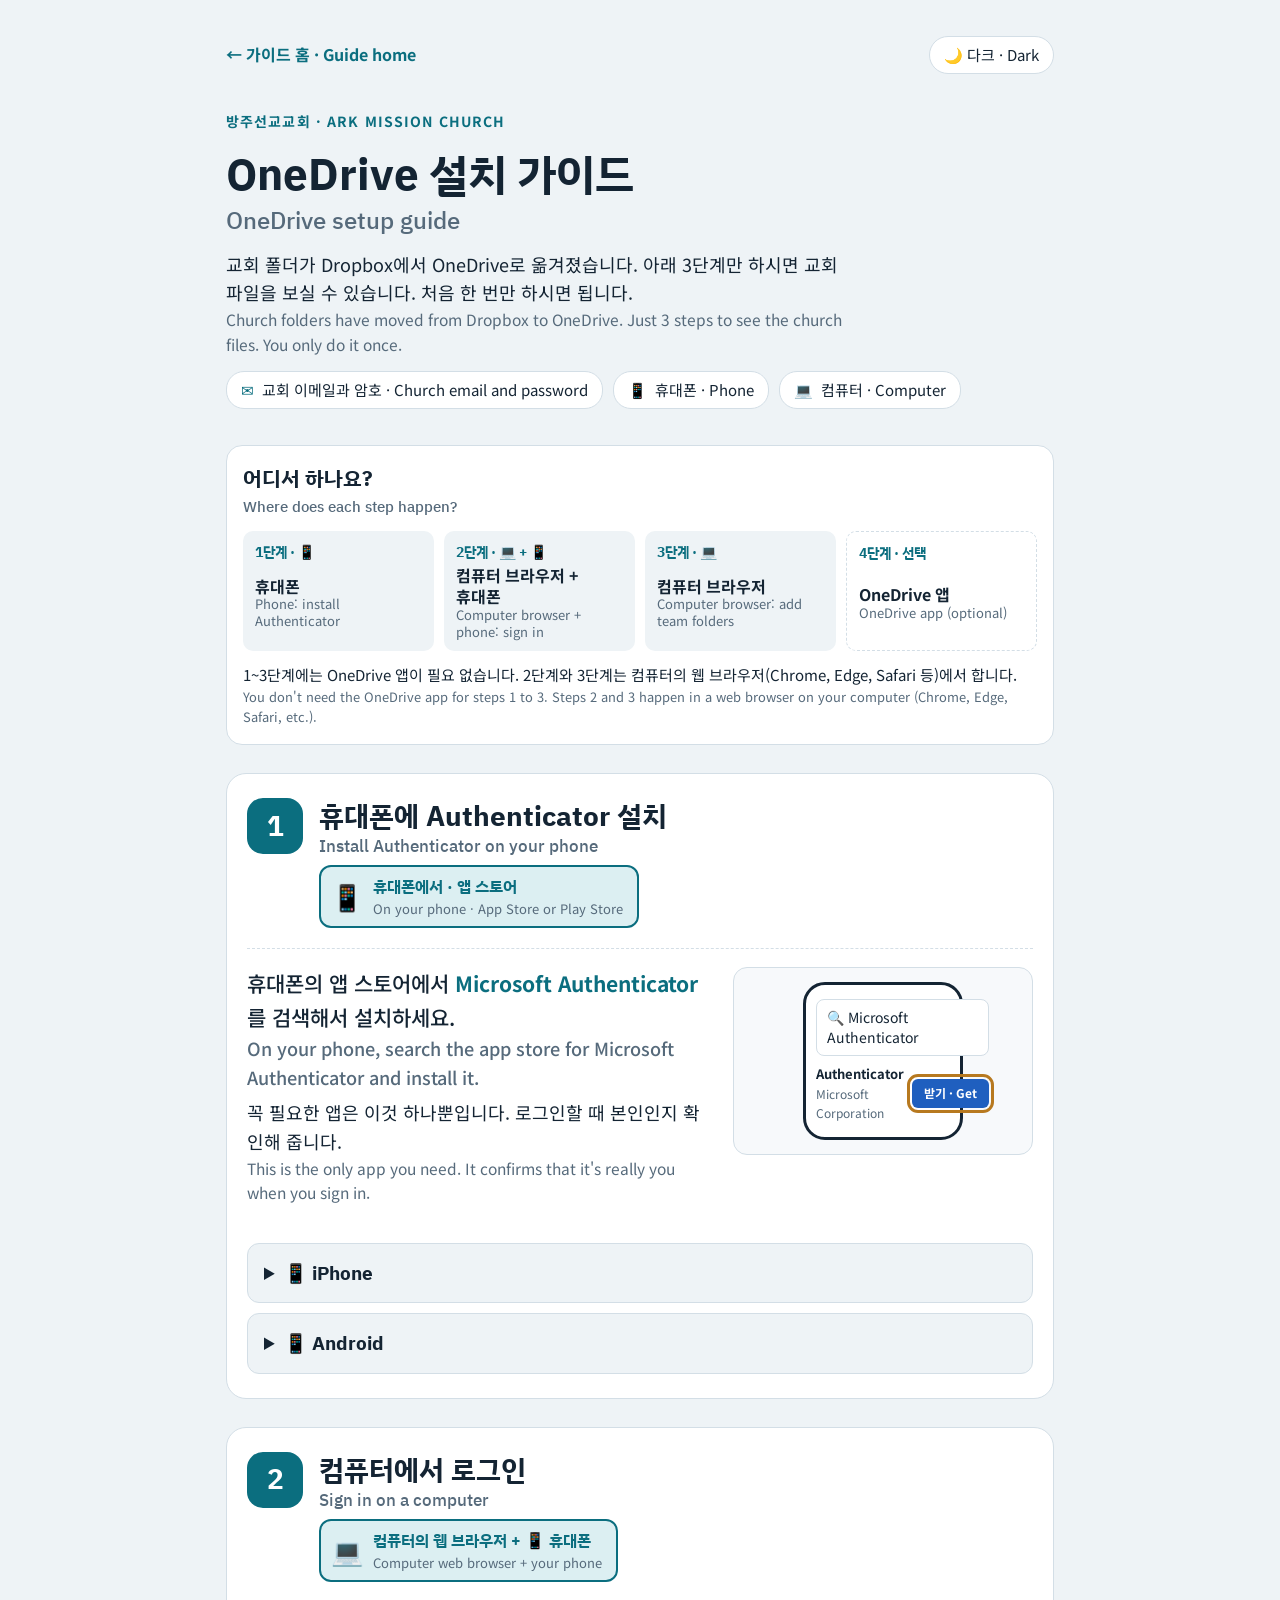
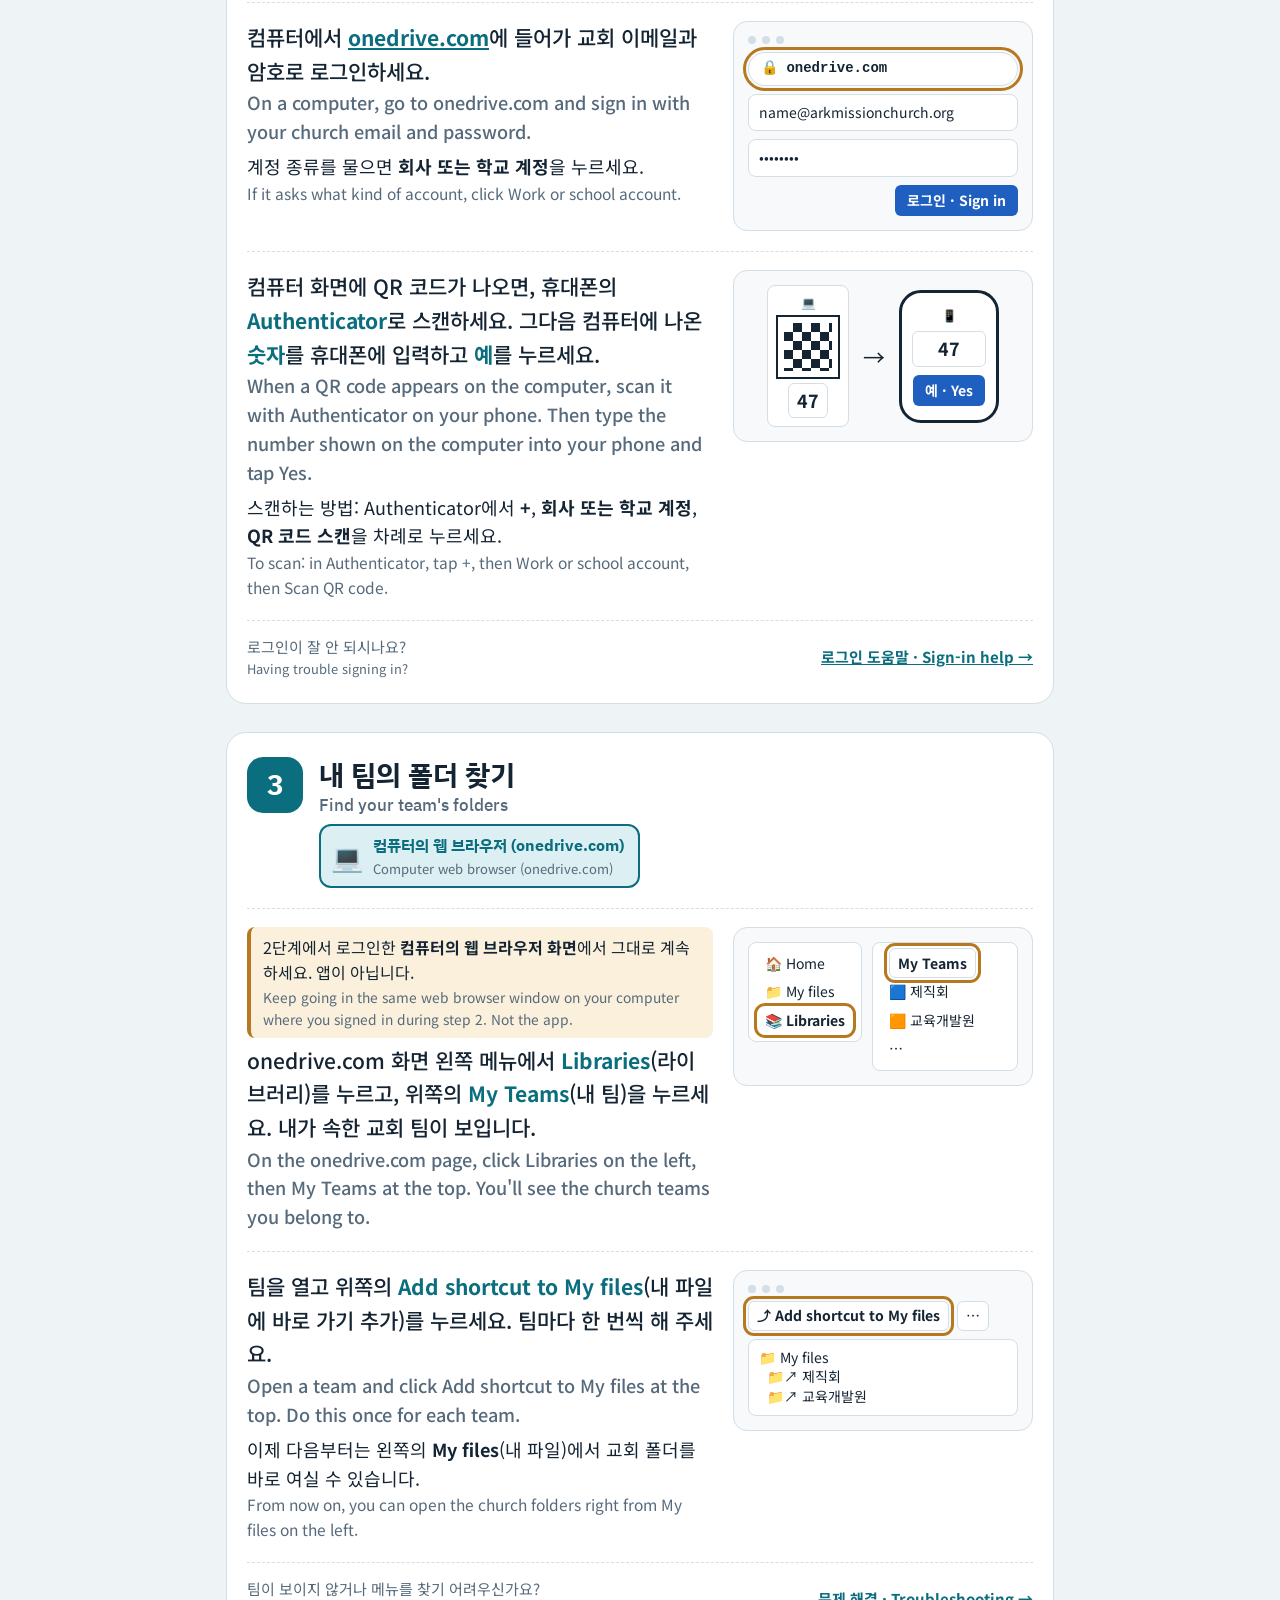
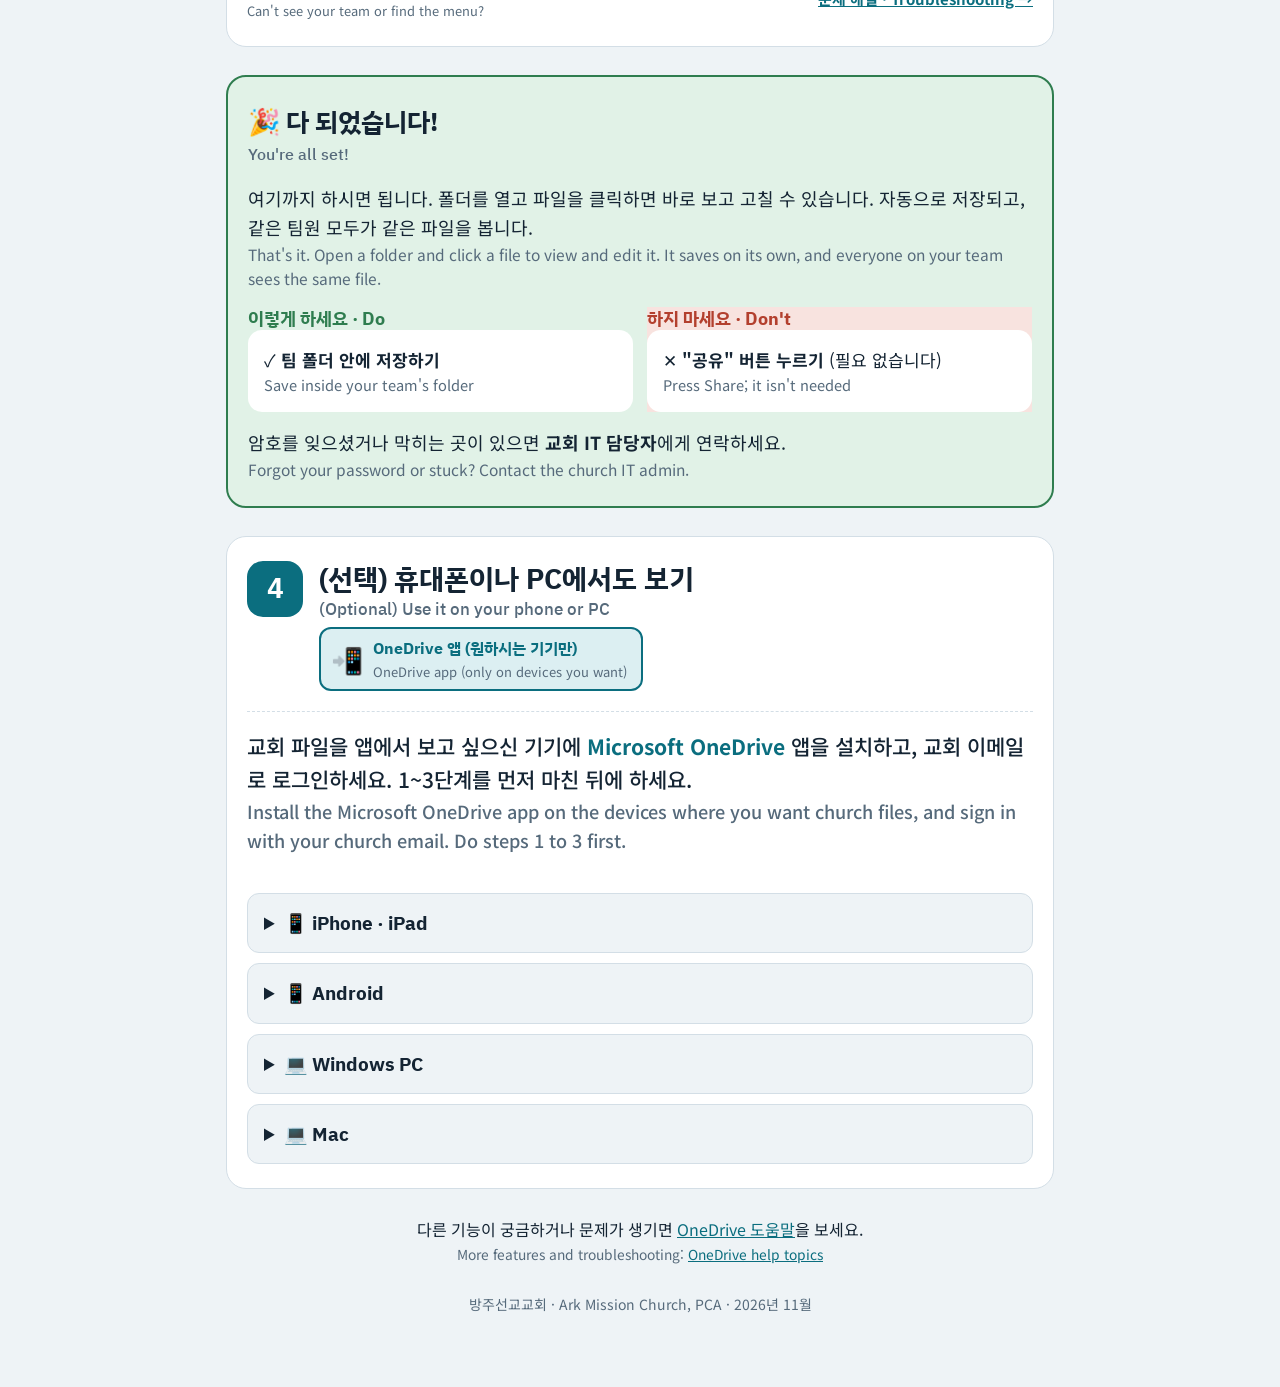
==== commit 5067d49f: "Setup guide: drop the time estimate from the intro Co-Authored-By: Claude Opus 5.5 <noreply@anthropi" ====
--- a/onedrive/index.html
+++ b/onedrive/index.html
@@ -17,7 +17,7 @@
   <header>
     <div class="eyebrow">방주선교교회 · Ark Mission Church</div>
     <h1>OneDrive 설치 가이드<span class="en">OneDrive setup guide</span></h1>
-    <p class="lead">교회 폴더가 Dropbox에서 OneDrive로 옮겨졌습니다. 아래 3단계만 하시면 교회 파일을 보실 수 있습니다. 약 15분 걸리고, 처음 한 번만 하시면 됩니다.<span class="en">Church folders have moved from Dropbox to OneDrive. Just 3 steps to see the church files. It takes about 15 minutes, and you only do it once.</span></p>
+    <p class="lead">교회 폴더가 Dropbox에서 OneDrive로 옮겨졌습니다. 아래 3단계만 하시면 교회 파일을 보실 수 있습니다. 처음 한 번만 하시면 됩니다.<span class="en">Church folders have moved from Dropbox to OneDrive. Just 3 steps to see the church files. You only do it once.</span></p>
     <div class="needs" aria-label="준비물 / What you need">
       <span class="chip"><b>✉</b> 교회 이메일과 암호 · Church email and password</span>
       <span class="chip"><b>📱</b> 휴대폰 · Phone</span>
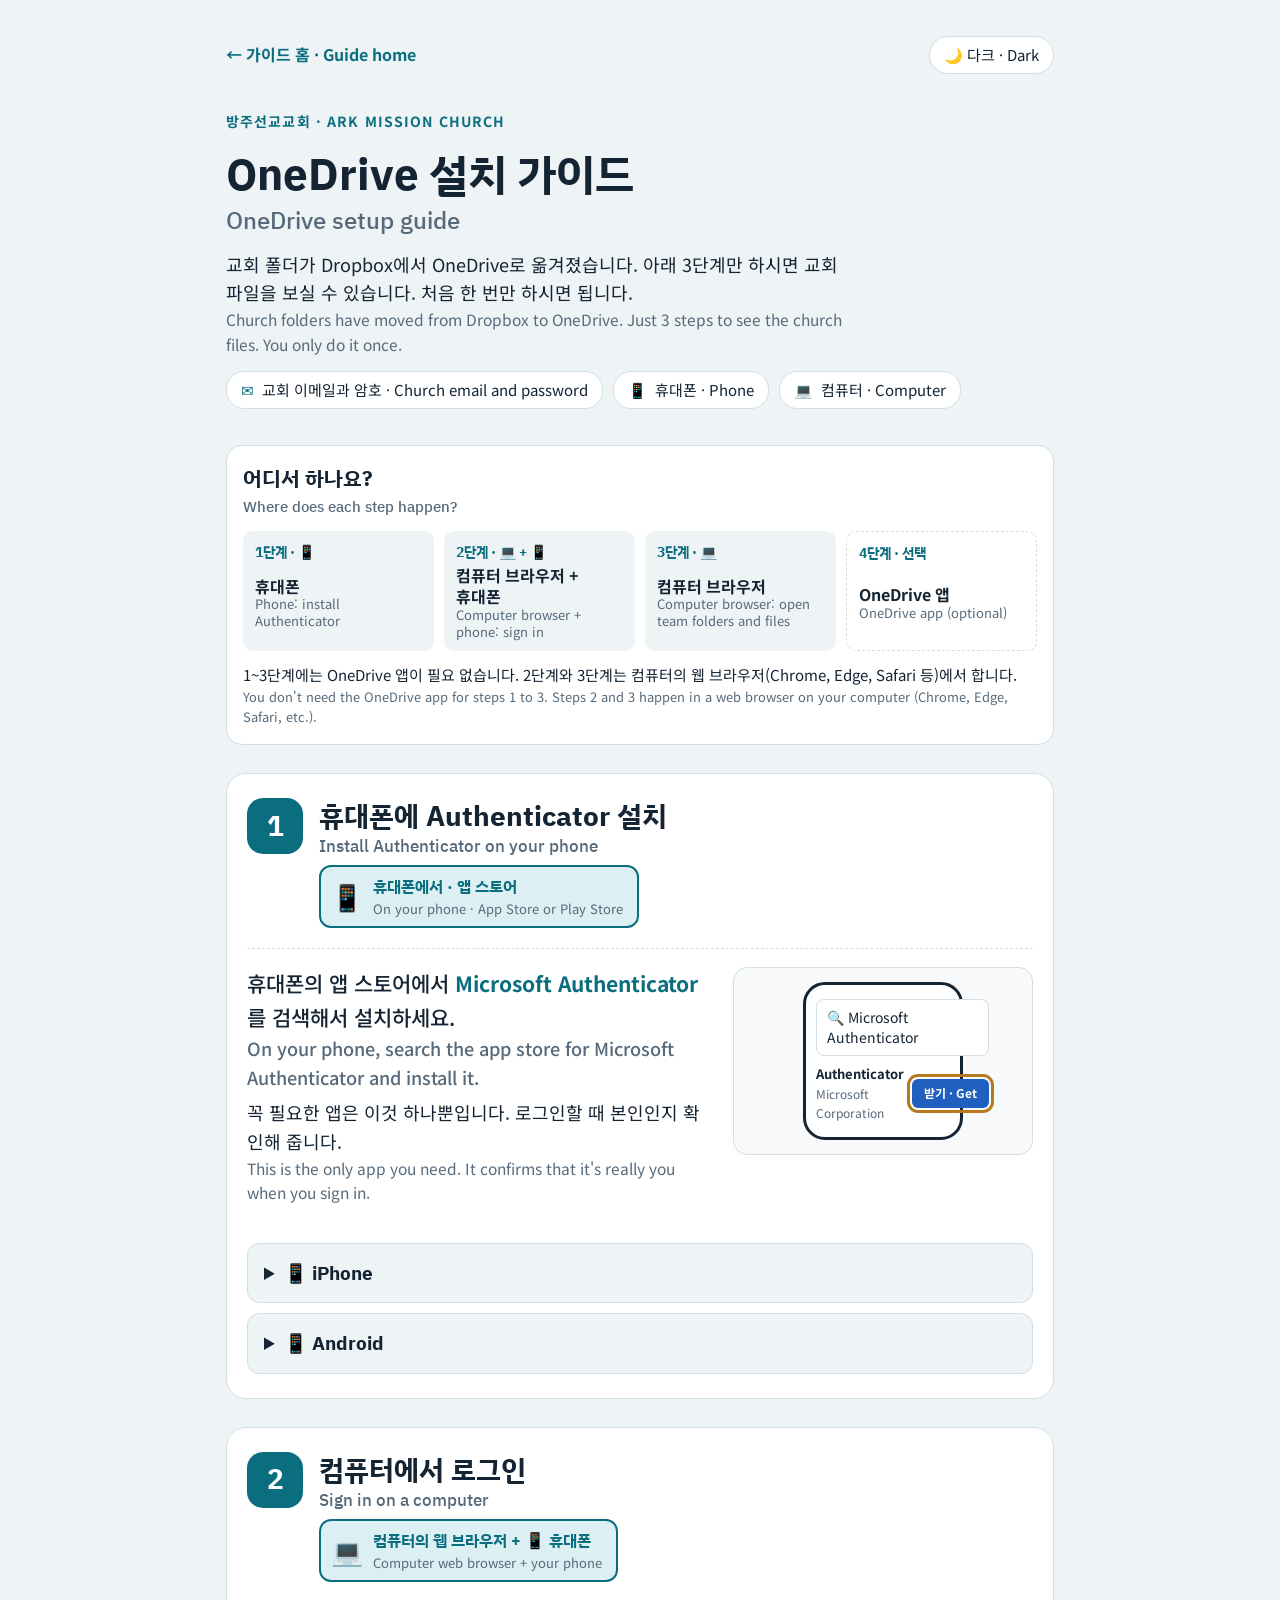
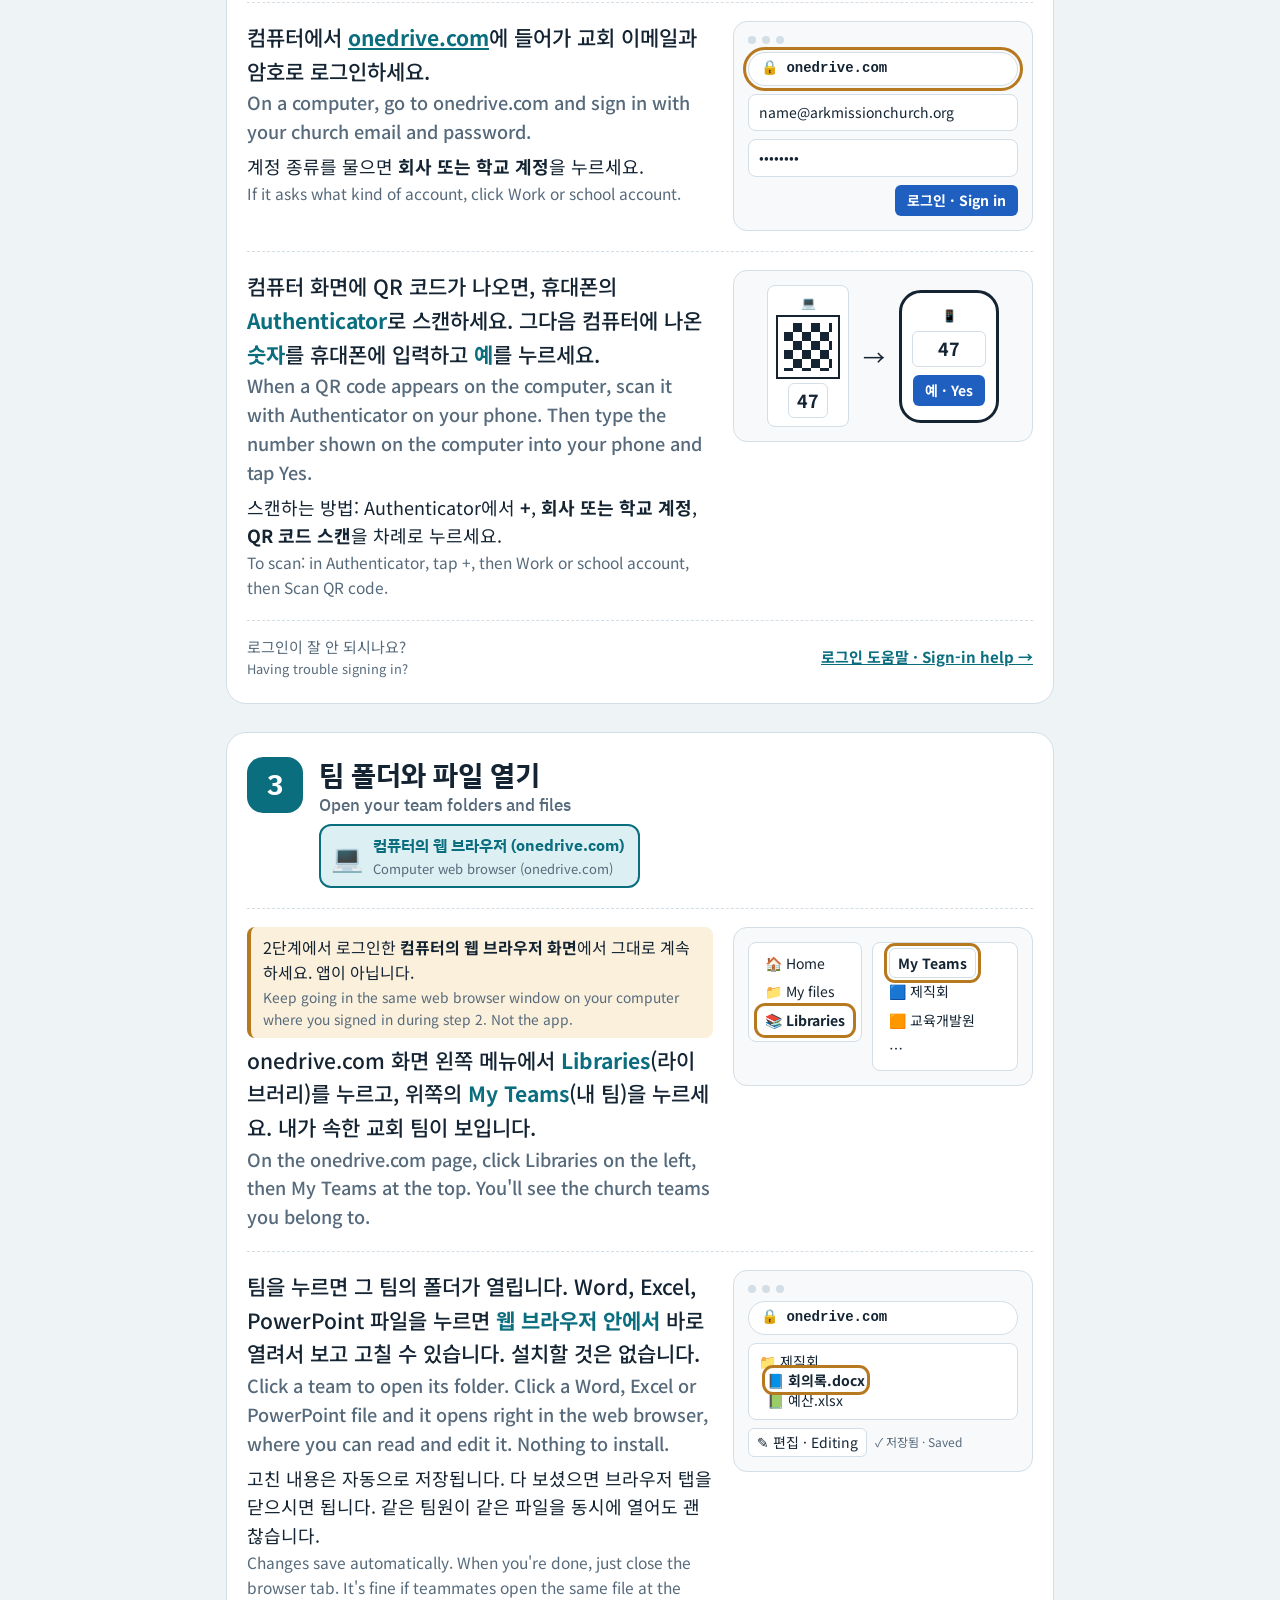
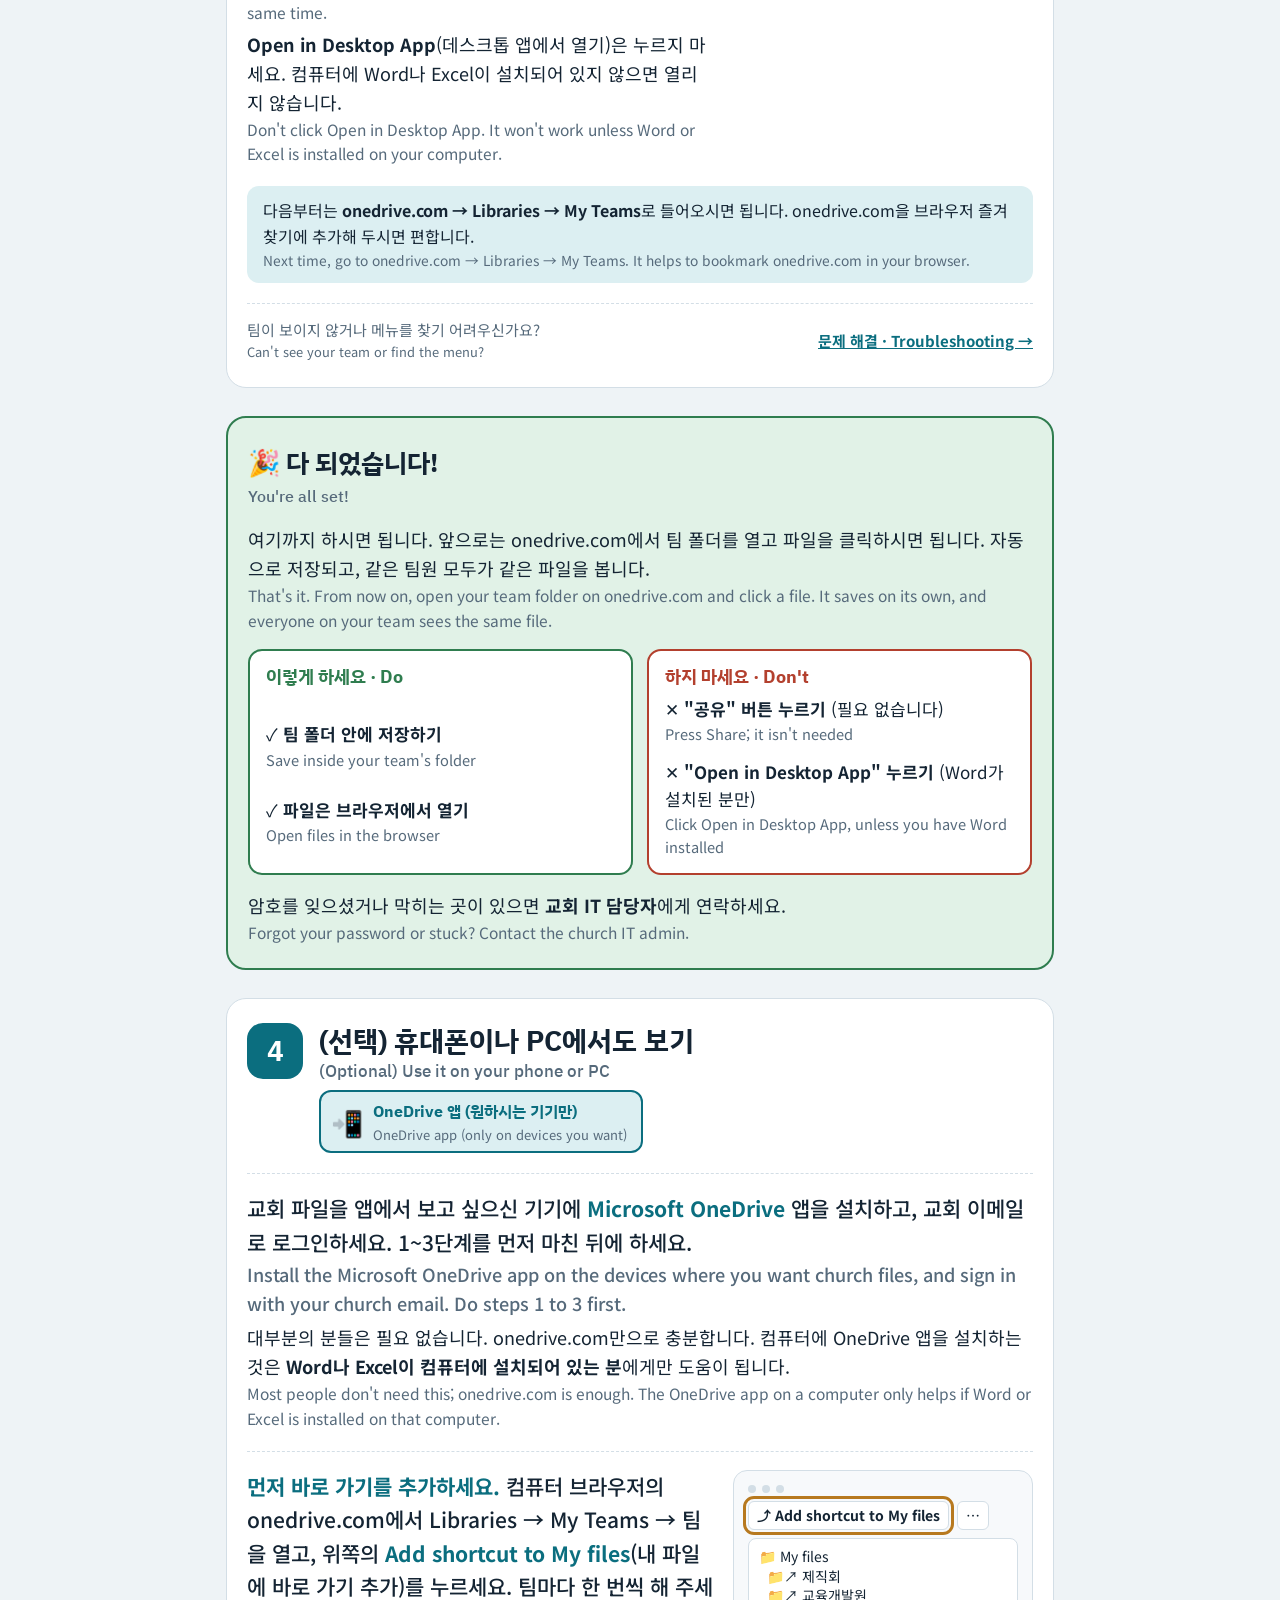
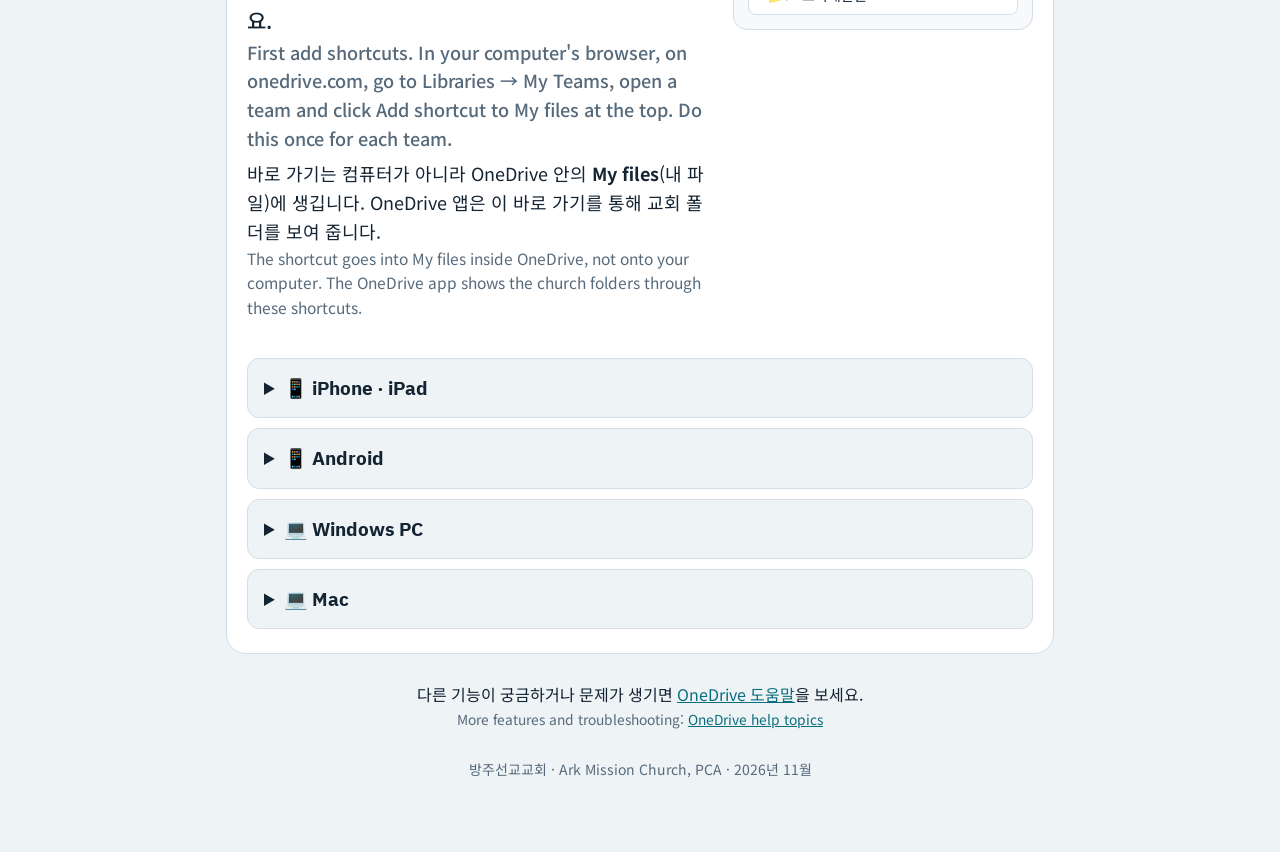
==== commit cb1d39da: "Setup guide: open files in the browser, shortcut moves to step 4 Step 3 now finds team folders via L" ====
--- a/onedrive/index.html
+++ b/onedrive/index.html
@@ -30,7 +30,7 @@
     <ol>
       <li><a href="#q1"><span class="n">1단계 · 📱</span><span class="t">휴대폰<span class="en">Phone: install Authenticator</span></span></a></li>
       <li><a href="#q2"><span class="n">2단계 · 💻 + 📱</span><span class="t">컴퓨터 브라우저 + 휴대폰<span class="en">Computer browser + phone: sign in</span></span></a></li>
-      <li><a href="#q3"><span class="n">3단계 · 💻</span><span class="t">컴퓨터 브라우저<span class="en">Computer browser: add team folders</span></span></a></li>
+      <li><a href="#q3"><span class="n">3단계 · 💻</span><span class="t">컴퓨터 브라우저<span class="en">Computer browser: open team folders and files</span></span></a></li>
       <li class="opt"><a href="#apps"><span class="n">4단계 · 선택</span><span class="t">OneDrive 앱<span class="en">OneDrive app (optional)</span></span></a></li>
     </ol>
     <p class="map-note">1~3단계에는 OneDrive 앱이 필요 없습니다. 2단계와 3단계는 컴퓨터의 웹 브라우저(Chrome, Edge, Safari 등)에서 합니다.<span class="en">You don't need the OneDrive app for steps 1 to 3. Steps 2 and 3 happen in a web browser on your computer (Chrome, Edge, Safari, etc.).</span></p>
@@ -127,7 +127,7 @@
     <div class="step-head">
       <div class="bignum">3</div>
       <div>
-        <h2>내 팀의 폴더 찾기<span class="en">Find your team's folders</span></h2>
+        <h2>팀 폴더와 파일 열기<span class="en">Open your team folders and files</span></h2>
         <p class="where"><span class="ico">💻</span><span><b>컴퓨터의 웹 브라우저 (onedrive.com)</b><span class="en">Computer web browser (onedrive.com)</span></span></p>
       </div>
     </div>
@@ -145,44 +145,61 @@
     </div>
     <div class="sub">
       <div class="text">
-        <p class="k">팀을 열고 위쪽의 <strong>Add shortcut to My files</strong>(내 파일에 바로 가기 추가)를 누르세요. 팀마다 한 번씩 해 주세요.<span class="en">Open a team and click Add shortcut to My files at the top. Do this once for each team.</span></p>
-        <p>이제 다음부터는 왼쪽의 <strong>My files</strong>(내 파일)에서 교회 폴더를 바로 여실 수 있습니다.<span class="en">From now on, you can open the church folders right from My files on the left.</span></p>
+        <p class="k">팀을 누르면 그 팀의 폴더가 열립니다. Word, Excel, PowerPoint 파일을 누르면 <strong>웹 브라우저 안에서</strong> 바로 열려서 보고 고칠 수 있습니다. 설치할 것은 없습니다.<span class="en">Click a team to open its folder. Click a Word, Excel or PowerPoint file and it opens right in the web browser, where you can read and edit it. Nothing to install.</span></p>
+        <p>고친 내용은 자동으로 저장됩니다. 다 보셨으면 브라우저 탭을 닫으시면 됩니다. 같은 팀원이 같은 파일을 동시에 열어도 괜찮습니다.<span class="en">Changes save automatically. When you're done, just close the browser tab. It's fine if teammates open the same file at the same time.</span></p>
+        <p><strong>Open in Desktop App</strong>(데스크톱 앱에서 열기)은 누르지 마세요. 컴퓨터에 Word나 Excel이 설치되어 있지 않으면 열리지 않습니다.<span class="en">Don't click Open in Desktop App. It won't work unless Word or Excel is installed on your computer.</span></p>
+      </div>
+      <div class="fig" aria-hidden="true">
+        <div class="bar"><i></i><i></i><i></i></div>
+        <div class="addr">🔒 onedrive.com</div>
+        <div class="box" style="text-align:left">📁 제직회<br>&nbsp;&nbsp;<span class="hl"><b>📘 회의록.docx</b></span><br>&nbsp;&nbsp;📗 예산.xlsx</div>
+        <div class="row"><span class="pill">✎ 편집 · Editing</span><span class="cap">✓ 저장됨 · Saved</span></div>
+      </div>
+    </div>
+    <p class="note">다음부터는 <strong>onedrive.com → Libraries → My Teams</strong>로 들어오시면 됩니다. onedrive.com을 브라우저 즐겨찾기에 추가해 두시면 편합니다.<span class="en">Next time, go to onedrive.com → Libraries → My Teams. It helps to bookmark onedrive.com in your browser.</span></p>
+    <p class="detail-link"><span>팀이 보이지 않거나 메뉴를 찾기 어려우신가요?<span class="en">Can't see your team or find the menu?</span></span><a href="help.html#trouble">문제 해결 · Troubleshooting →</a></p>
+  </section>
+
+  <section class="finish">
+    <div class="finish-head">🎉 다 되었습니다!<span class="en">You're all set!</span></div>
+    <p>여기까지 하시면 됩니다. 앞으로는 onedrive.com에서 팀 폴더를 열고 파일을 클릭하시면 됩니다. 자동으로 저장되고, 같은 팀원 모두가 같은 파일을 봅니다.<span class="en">That's it. From now on, open your team folder on onedrive.com and click a file. It saves on its own, and everyone on your team sees the same file.</span></p>
+    <div class="rules">
+      <div class="do"><h3>이렇게 하세요 · Do</h3><ul>
+        <li>✓ <b>팀 폴더 안에 저장하기</b><span class="en">Save inside your team's folder</span></li>
+        <li>✓ <b>파일은 브라우저에서 열기</b><span class="en">Open files in the browser</span></li>
+      </ul></div>
+      <div class="dont"><h3>하지 마세요 · Don't</h3><ul>
+        <li>✕ <b>"공유" 버튼 누르기</b> (필요 없습니다)<span class="en">Press Share; it isn't needed</span></li>
+        <li>✕ <b>"Open in Desktop App" 누르기</b> (Word가 설치된 분만)<span class="en">Click Open in Desktop App, unless you have Word installed</span></li>
+      </ul></div>
+    </div>
+    <p>암호를 잊으셨거나 막히는 곳이 있으면 <strong>교회 IT 담당자</strong>에게 연락하세요.<span class="en">Forgot your password or stuck? Contact the church IT admin.</span></p>
+  </section>
+
+  <!-- STEP 4 (optional) -->
+  <section class="step optional" id="apps">
+    <div class="step-head">
+      <div class="bignum">4</div>
+      <div>
+        <h2>(선택) 휴대폰이나 PC에서도 보기<span class="en">(Optional) Use it on your phone or PC</span></h2>
+        <p class="where"><span class="ico">📲</span><span><b>OneDrive 앱 (원하시는 기기만)</b><span class="en">OneDrive app (only on devices you want)</span></span></p>
+      </div>
+    </div>
+    <div class="sub no-fig">
+      <div class="text">
+        <p class="k">교회 파일을 앱에서 보고 싶으신 기기에 <strong>Microsoft OneDrive</strong> 앱을 설치하고, 교회 이메일로 로그인하세요. 1~3단계를 먼저 마친 뒤에 하세요.<span class="en">Install the Microsoft OneDrive app on the devices where you want church files, and sign in with your church email. Do steps 1 to 3 first.</span></p>
+        <p>대부분의 분들은 필요 없습니다. onedrive.com만으로 충분합니다. 컴퓨터에 OneDrive 앱을 설치하는 것은 <strong>Word나 Excel이 컴퓨터에 설치되어 있는 분</strong>에게만 도움이 됩니다.<span class="en">Most people don't need this; onedrive.com is enough. The OneDrive app on a computer only helps if Word or Excel is installed on that computer.</span></p>
+      </div>
+    </div>
+    <div class="sub">
+      <div class="text">
+        <p class="k"><strong>먼저 바로 가기를 추가하세요.</strong> 컴퓨터 브라우저의 onedrive.com에서 Libraries → My Teams → 팀을 열고, 위쪽의 <strong>Add shortcut to My files</strong>(내 파일에 바로 가기 추가)를 누르세요. 팀마다 한 번씩 해 주세요.<span class="en">First add shortcuts. In your computer's browser, on onedrive.com, go to Libraries → My Teams, open a team and click Add shortcut to My files at the top. Do this once for each team.</span></p>
+        <p>바로 가기는 컴퓨터가 아니라 OneDrive 안의 <strong>My files</strong>(내 파일)에 생깁니다. OneDrive 앱은 이 바로 가기를 통해 교회 폴더를 보여 줍니다.<span class="en">The shortcut goes into My files inside OneDrive, not onto your computer. The OneDrive app shows the church folders through these shortcuts.</span></p>
       </div>
       <div class="fig" aria-hidden="true">
         <div class="bar"><i></i><i></i><i></i></div>
         <div class="row"><span class="pill hl"><b>⤴ Add shortcut to My files</b></span><span class="pill">⋯</span></div>
         <div class="box">📁 My files<br>&nbsp;&nbsp;📁↗ 제직회<br>&nbsp;&nbsp;📁↗ 교육개발원</div>
-      </div>
-    </div>
-    <p class="detail-link"><span>팀이 보이지 않거나 메뉴를 찾기 어려우신가요?<span class="en">Can't see your team or find the menu?</span></span><a href="help.html#trouble">문제 해결 · Troubleshooting →</a></p>
-  </section>
-
-  <section class="finish">
-    <div class="finish-head">🎉 다 되었습니다!<span class="en">You're all set!</span></div>
-    <p>여기까지 하시면 됩니다. 폴더를 열고 파일을 클릭하면 바로 보고 고칠 수 있습니다. 자동으로 저장되고, 같은 팀원 모두가 같은 파일을 봅니다.<span class="en">That's it. Open a folder and click a file to view and edit it. It saves on its own, and everyone on your team sees the same file.</span></p>
-    <div class="rules">
-      <div class="do"><h3>이렇게 하세요 · Do</h3><ul>
-        <li>✓ <b>팀 폴더 안에 저장하기</b><span class="en">Save inside your team's folder</span></li>
-      </ul></div>
-      <div class="dont"><h3>하지 마세요 · Don't</h3><ul>
-        <li>✕ <b>"공유" 버튼 누르기</b> (필요 없습니다)<span class="en">Press Share; it isn't needed</span></li>
-      </ul></div>
-    </div>
-    <p>암호를 잊으셨거나 막히는 곳이 있으면 <strong>교회 IT 담당자</strong>에게 연락하세요.<span class="en">Forgot your password or stuck? Contact the church IT admin.</span></p>
-  </section>
-
-  <!-- STEP 4 (optional) -->
-  <section class="step optional" id="apps">
-    <div class="step-head">
-      <div class="bignum">4</div>
-      <div>
-        <h2>(선택) 휴대폰이나 PC에서도 보기<span class="en">(Optional) Use it on your phone or PC</span></h2>
-        <p class="where"><span class="ico">📲</span><span><b>OneDrive 앱 (원하시는 기기만)</b><span class="en">OneDrive app (only on devices you want)</span></span></p>
-      </div>
-    </div>
-    <div class="sub no-fig">
-      <div class="text">
-        <p class="k">교회 파일을 앱에서 보고 싶으신 기기에 <strong>Microsoft OneDrive</strong> 앱을 설치하고, 교회 이메일로 로그인하세요. 1~3단계를 먼저 마친 뒤에 하세요.<span class="en">Install the Microsoft OneDrive app on the devices where you want church files, and sign in with your church email. Do steps 1 to 3 first.</span></p>
       </div>
     </div>
     <div class="devices">
@@ -194,6 +211,7 @@
             <li>앱을 열고 <strong>로그인</strong>을 누른 뒤, 교회 이메일과 암호를 입력하세요.<span class="en">Open the app, tap Sign in, and enter your church email and password.</span></li>
             <li>Authenticator 알림이 오면 숫자를 입력하고 <strong>예</strong>를 누르세요. 사진 백업이나 알림을 물으면 <strong>나중에</strong>를 누르셔도 됩니다.<span class="en">When Authenticator asks, type the number and tap Yes. If it asks about photo backup or notifications, you can tap Not now.</span></li>
             <li>아래쪽의 <strong>파일</strong>을 누르면 교회 폴더가 보입니다.<span class="en">Tap Files at the bottom to see the church folders.</span></li>
+            <li>Word나 Excel 파일을 고치려면, 앱이 권하는 무료 <strong>Word</strong>·<strong>Excel</strong>·<strong>PowerPoint</strong> 앱(또는 Microsoft 365 Copilot 앱)을 설치하고 교회 이메일로 로그인하세요.<span class="en">To edit Word or Excel files, install the free Word, Excel and PowerPoint apps (or the Microsoft 365 Copilot app) when asked, and sign in with your church email.</span></li>
           </ol>
           <p class="links">바로 가기 · Direct link: <a href="https://apps.apple.com/app/microsoft-onedrive/id477537958">OneDrive (App Store)</a></p>
         </div>
@@ -206,6 +224,7 @@
             <li>앱을 열고 <strong>로그인</strong>을 누른 뒤, 교회 이메일과 암호를 입력하세요.<span class="en">Open the app, tap Sign in, and enter your church email and password.</span></li>
             <li>Authenticator 알림이 오면 숫자를 입력하고 <strong>예</strong>를 누르세요.<span class="en">When Authenticator asks, type the number and tap Yes.</span></li>
             <li>아래쪽의 <strong>파일</strong>을 누르면 교회 폴더가 보입니다.<span class="en">Tap Files at the bottom to see the church folders.</span></li>
+            <li>Word나 Excel 파일을 고치려면, 앱이 권하는 무료 <strong>Word</strong>·<strong>Excel</strong>·<strong>PowerPoint</strong> 앱(또는 Microsoft 365 Copilot 앱)을 설치하고 교회 이메일로 로그인하세요.<span class="en">To edit Word or Excel files, install the free Word, Excel and PowerPoint apps (or the Microsoft 365 Copilot app) when asked, and sign in with your church email.</span></li>
           </ol>
           <p class="links">바로 가기 · Direct link: <a href="https://play.google.com/store/apps/details?id=com.microsoft.skydrive">OneDrive (Play Store)</a></p>
         </div>
@@ -219,6 +238,7 @@
             <li>"폴더 백업" 화면이 나오면 <strong>나중에</strong>를 누르세요. 개인 파일은 교회 OneDrive에 올리지 않습니다.<span class="en">On the "Back up your folders" screen, choose to do it later. Personal files don't go into the church OneDrive.</span></li>
             <li><strong>파일 탐색기</strong> 왼쪽의 <strong>OneDrive - 방주선교교회</strong> 안에 교회 폴더가 있습니다.<span class="en">The church folders are under "OneDrive - (church)" on the left of File Explorer.</span></li>
           </ol>
+          <p class="tip">Word가 없는 PC에서는 파일에서 마우스 오른쪽 버튼 → <strong>OneDrive → 온라인에서 보기</strong>를 누르면 브라우저에서 열립니다.<span class="en">No Word on this PC? Right-click the file → OneDrive → View online to open it in the browser.</span></p>
           <p class="tip">이미 개인 OneDrive를 쓰고 계신가요? <a href="help.html#personal">개인 OneDrive와 함께 쓰기</a>를 보세요.<span class="en">Already using a personal OneDrive? See Using it alongside a personal OneDrive.</span></p>
         </div>
       </details>
@@ -231,6 +251,7 @@
             <li>Finder에서 OneDrive를 허용할지 물으면 <strong>허용</strong>을 누르세요.<span class="en">If your Mac asks to allow OneDrive in Finder, allow it.</span></li>
             <li><strong>Finder</strong> 왼쪽 <strong>위치</strong> 아래의 <strong>OneDrive - 방주선교교회</strong> 안에 교회 폴더가 있습니다.<span class="en">The church folders are under Locations, "OneDrive - (church)", in the Finder sidebar.</span></li>
           </ol>
+          <p class="tip">Mac에 Word가 없으면 파일을 Control-클릭 → <strong>온라인에서 보기</strong>(View Online)를 누르면 브라우저에서 열립니다.<span class="en">No Word on this Mac? Control-click the file → View Online to open it in the browser.</span></p>
           <p class="links">바로 가기 · Direct link: <a href="https://apps.apple.com/app/onedrive/id823766827">OneDrive (Mac App Store)</a></p>
         </div>
       </details>
--- a/assets/site.css
+++ b/assets/site.css
@@ -187,7 +187,10 @@
 .finish { background: var(--ok-soft); border: 2px solid var(--ok); border-radius: 20px; padding: 24px 20px; display: grid; gap: 16px; }
 .finish-head { font-family: var(--display); font-weight: 700; font-size: 26px; }
 .finish-head .en { font-size: .62em; font-weight: 500; }
-.finish .rules ul { background: var(--paper); }
+.finish .rules > div { background: var(--paper); border: 2px solid var(--line); border-radius: 14px; padding: 14px 16px; display: grid; gap: 8px; }
+.finish .rules .do { border-color: var(--ok); }
+.finish .rules .dont { border-color: var(--no); }
+.finish .rules ul { background: none; padding: 0; }
 .more { background: var(--paper); border: 1px solid var(--line); border-radius: 18px; padding: 20px; display: grid; gap: 10px; }
 .more b { font-family: var(--display); }
 .more .links { display: flex; flex-wrap: wrap; gap: 10px; margin-top: 4px; }
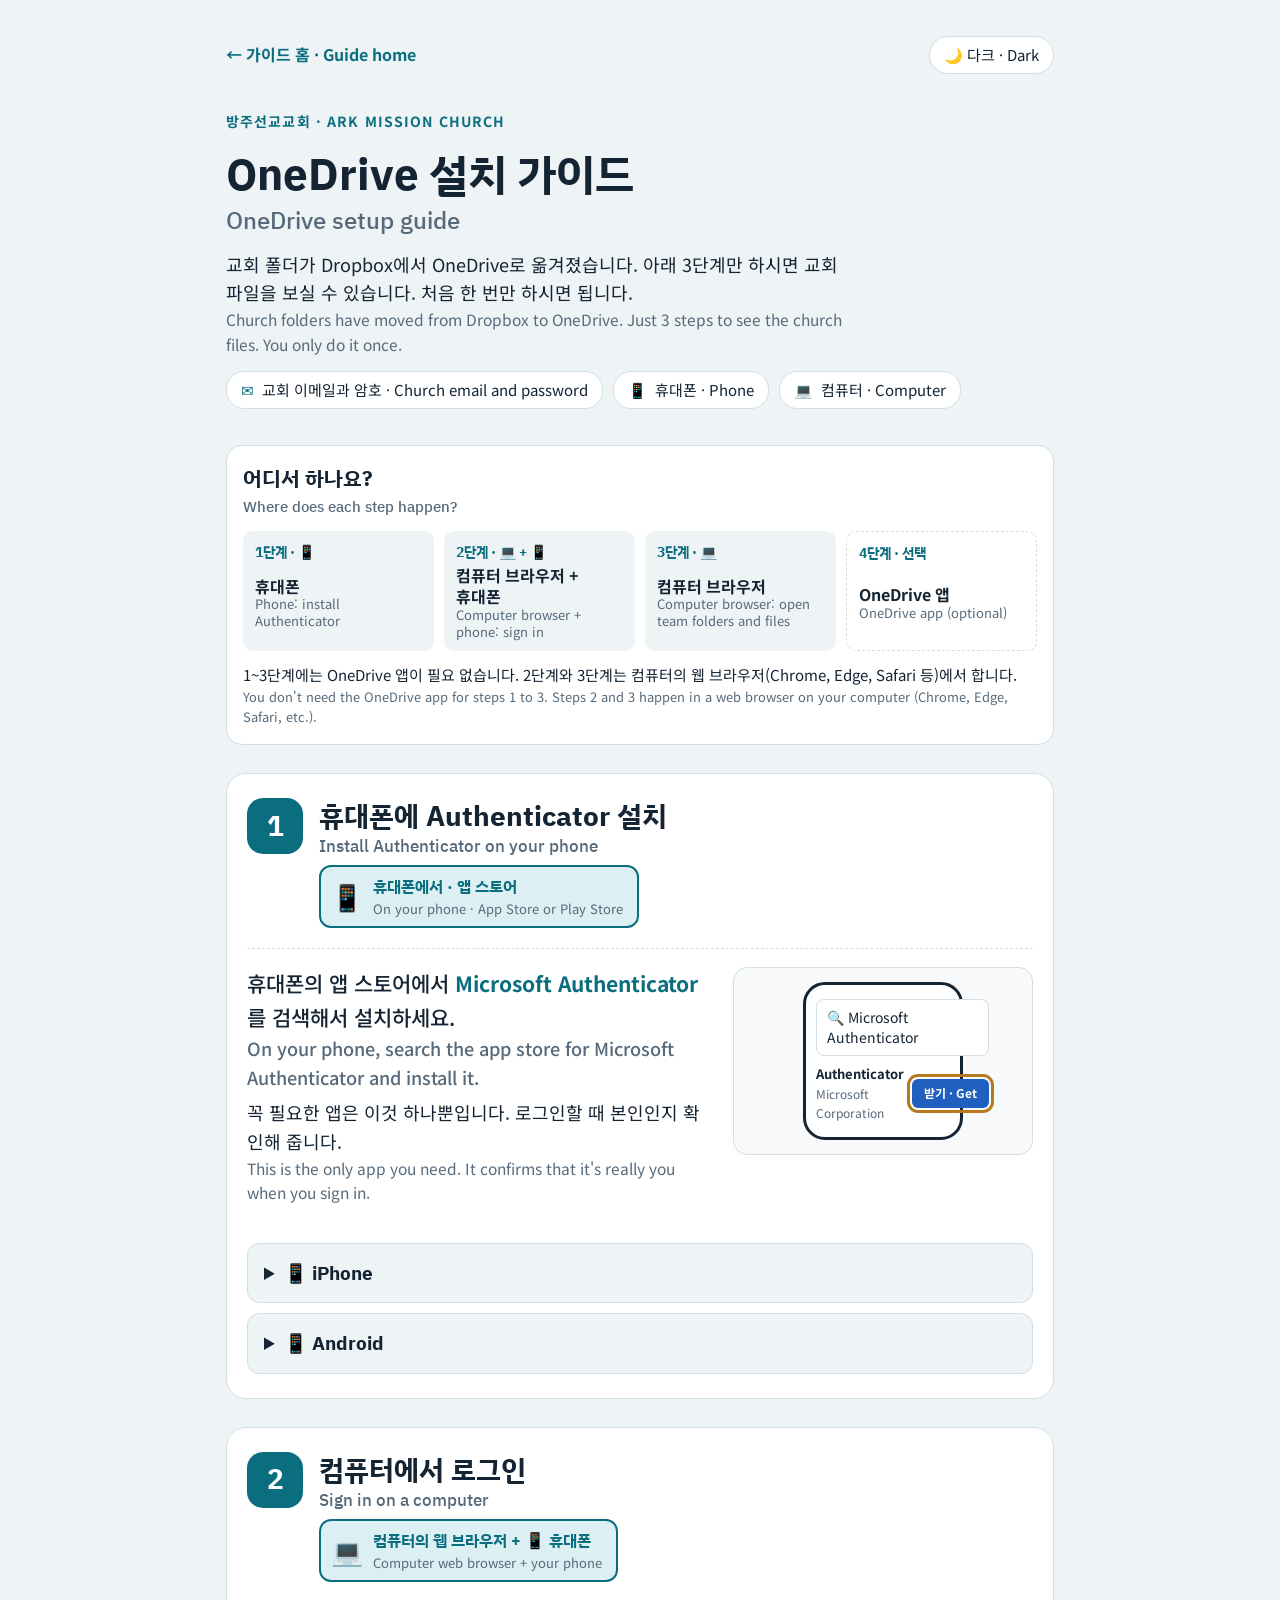
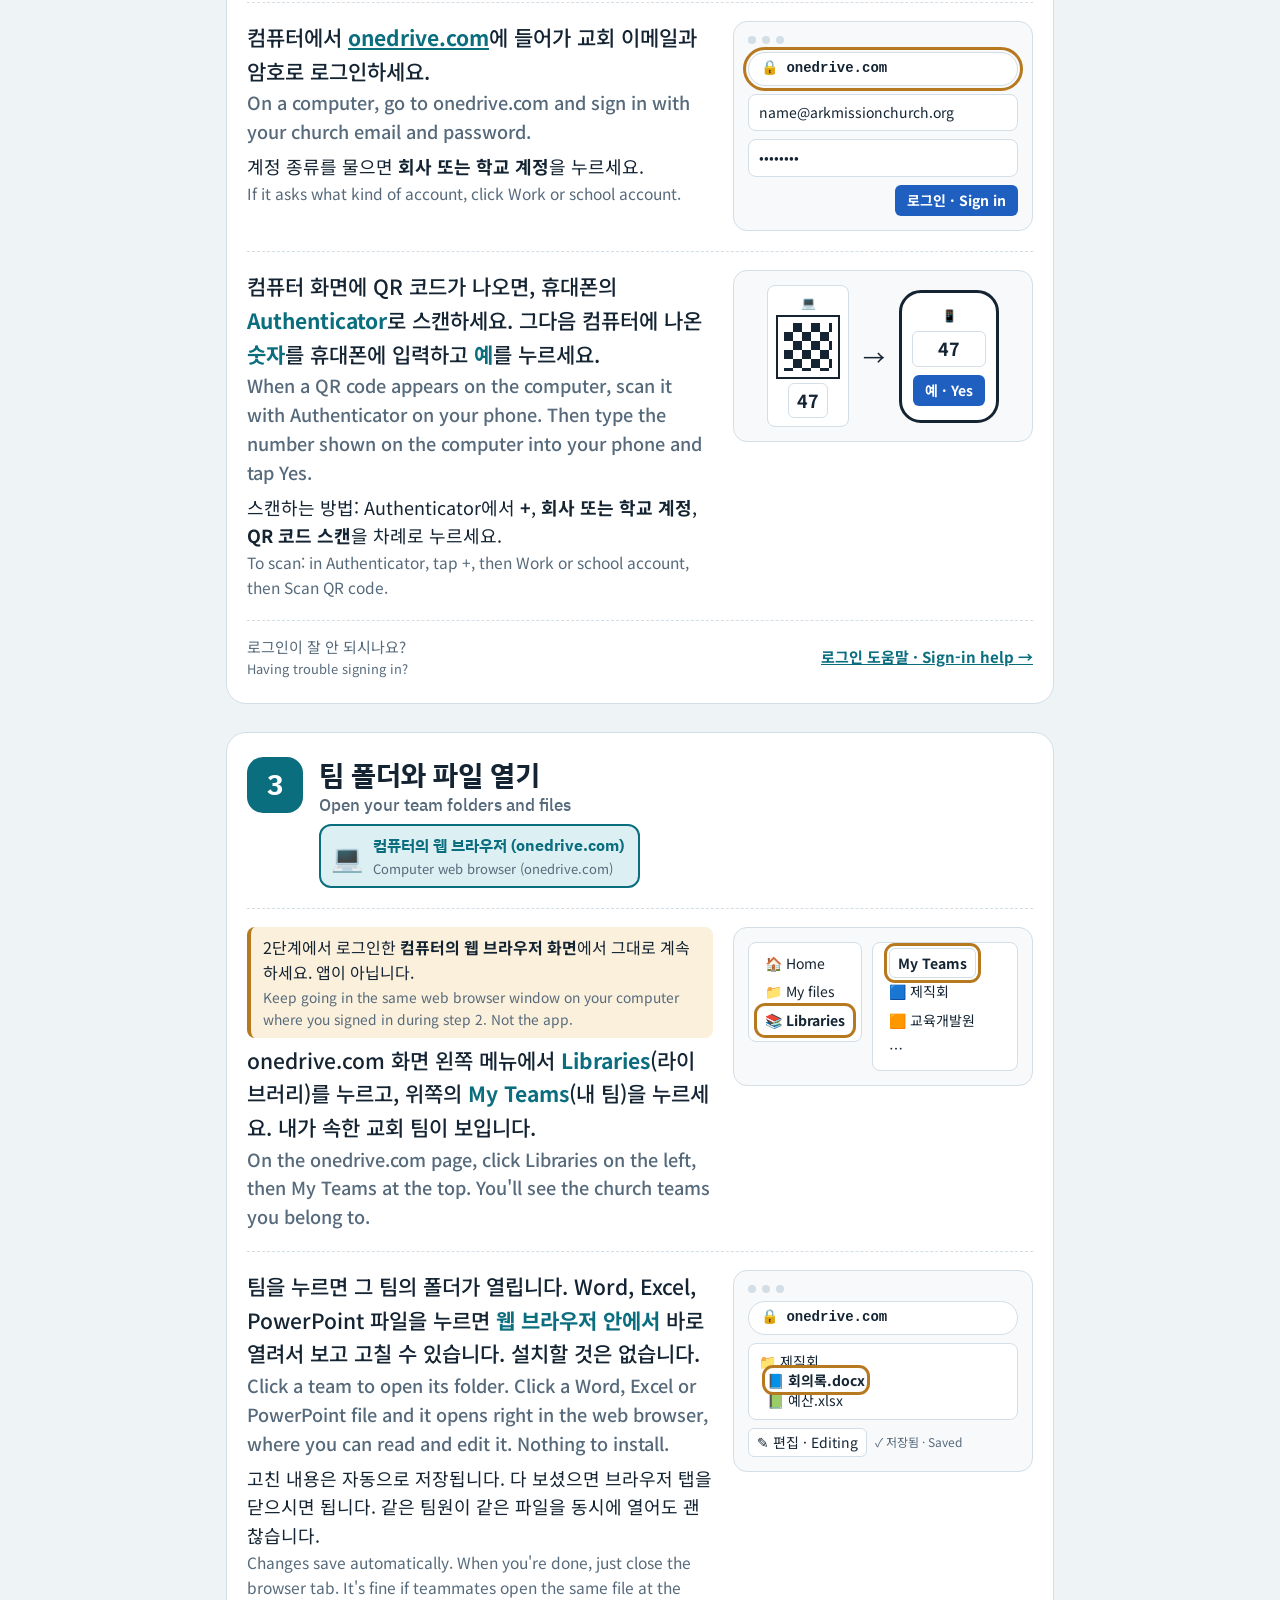
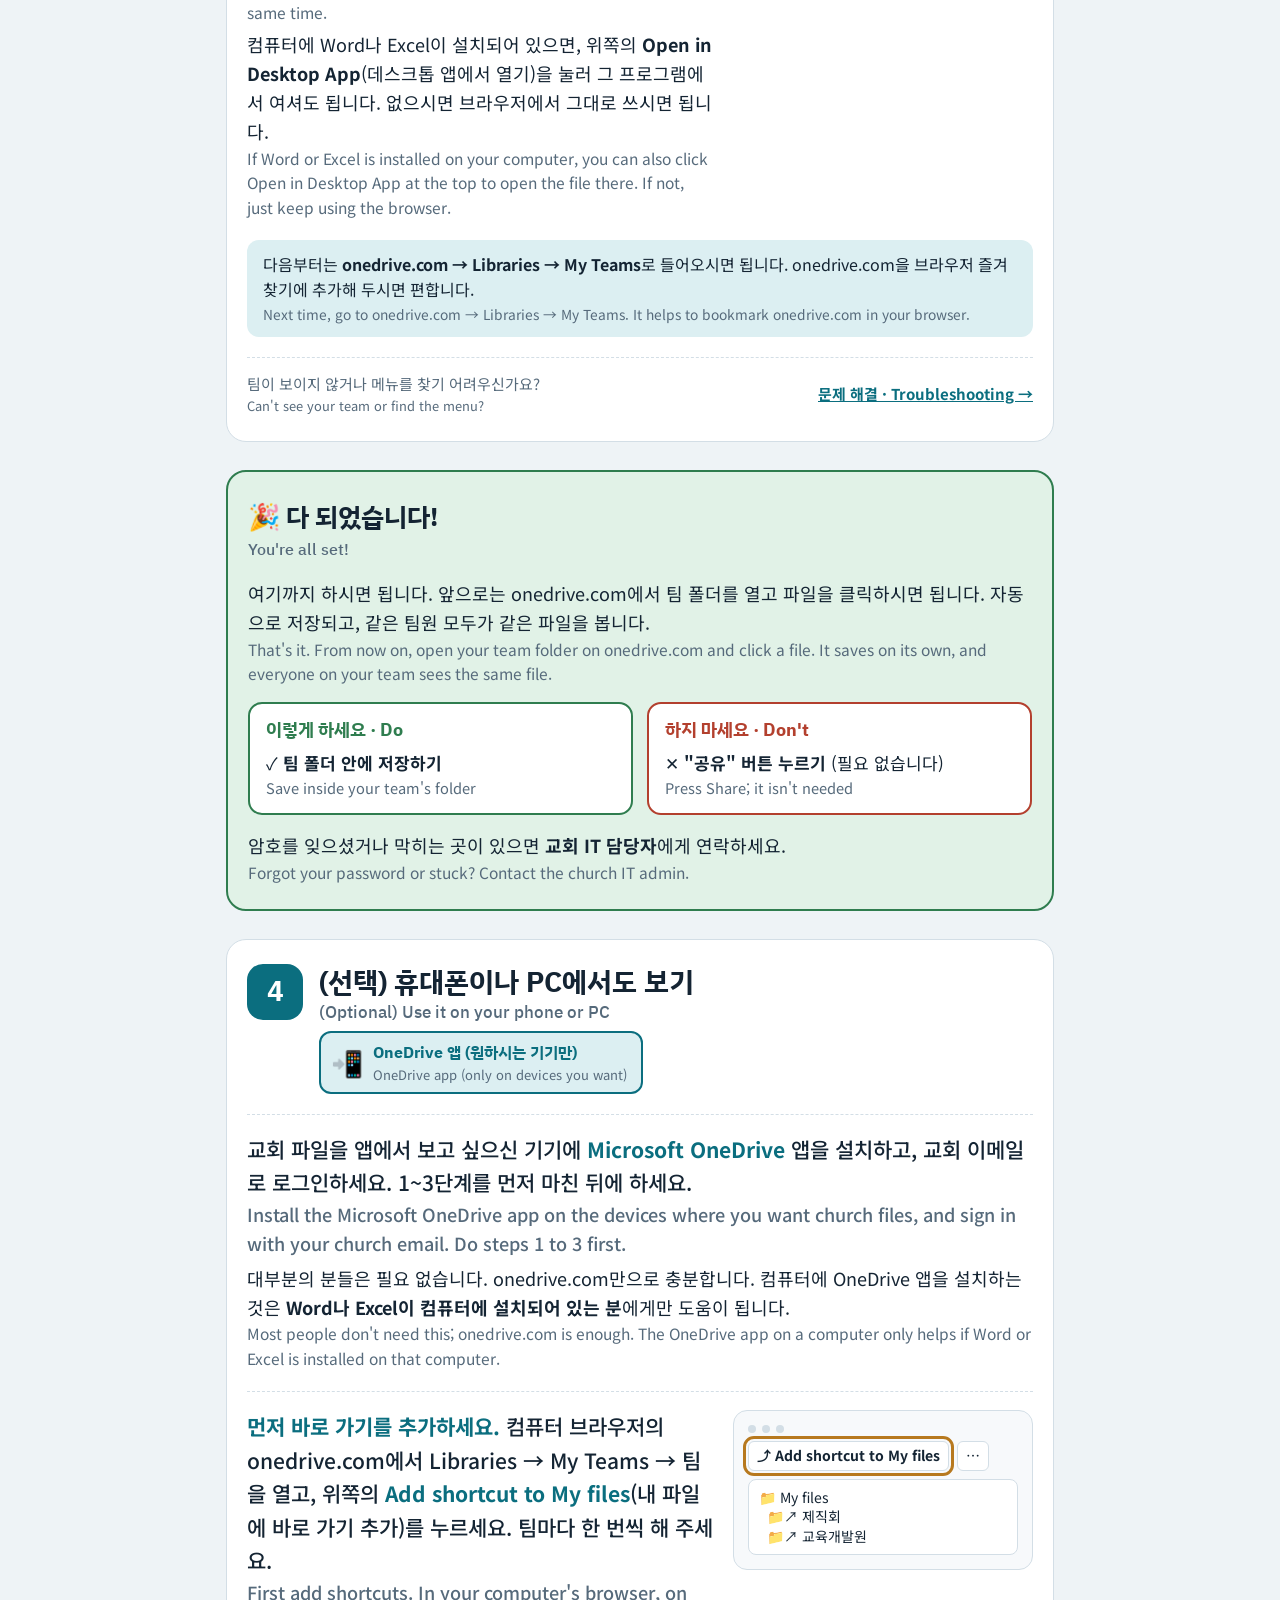
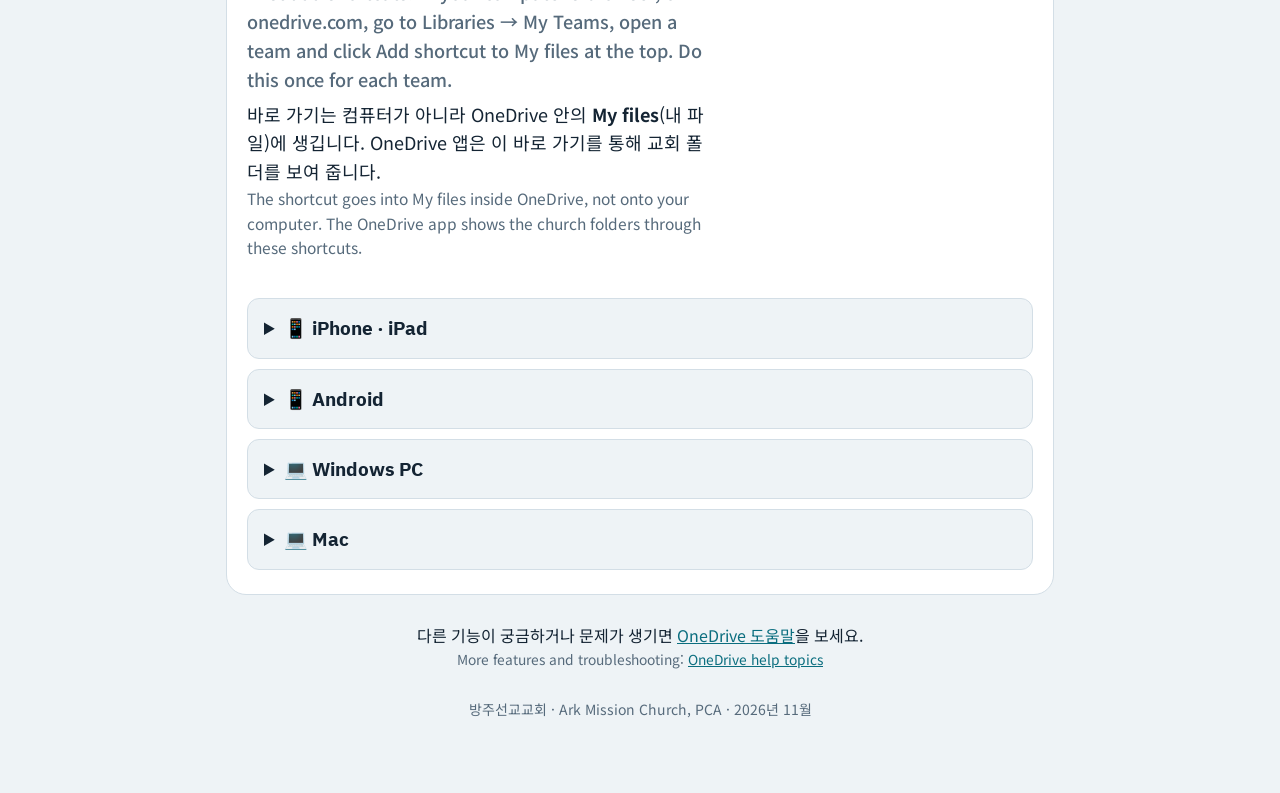
==== commit 8d86a7be: "Setup guide: offer Open in Desktop App for people with Word installed Co-Authored-By: Claude Opus 5." ====
--- a/onedrive/index.html
+++ b/onedrive/index.html
@@ -147,7 +147,7 @@
       <div class="text">
         <p class="k">팀을 누르면 그 팀의 폴더가 열립니다. Word, Excel, PowerPoint 파일을 누르면 <strong>웹 브라우저 안에서</strong> 바로 열려서 보고 고칠 수 있습니다. 설치할 것은 없습니다.<span class="en">Click a team to open its folder. Click a Word, Excel or PowerPoint file and it opens right in the web browser, where you can read and edit it. Nothing to install.</span></p>
         <p>고친 내용은 자동으로 저장됩니다. 다 보셨으면 브라우저 탭을 닫으시면 됩니다. 같은 팀원이 같은 파일을 동시에 열어도 괜찮습니다.<span class="en">Changes save automatically. When you're done, just close the browser tab. It's fine if teammates open the same file at the same time.</span></p>
-        <p><strong>Open in Desktop App</strong>(데스크톱 앱에서 열기)은 누르지 마세요. 컴퓨터에 Word나 Excel이 설치되어 있지 않으면 열리지 않습니다.<span class="en">Don't click Open in Desktop App. It won't work unless Word or Excel is installed on your computer.</span></p>
+        <p>컴퓨터에 Word나 Excel이 설치되어 있으면, 위쪽의 <strong>Open in Desktop App</strong>(데스크톱 앱에서 열기)을 눌러 그 프로그램에서 여셔도 됩니다. 없으시면 브라우저에서 그대로 쓰시면 됩니다.<span class="en">If Word or Excel is installed on your computer, you can also click Open in Desktop App at the top to open the file there. If not, just keep using the browser.</span></p>
       </div>
       <div class="fig" aria-hidden="true">
         <div class="bar"><i></i><i></i><i></i></div>
@@ -166,11 +166,9 @@
     <div class="rules">
       <div class="do"><h3>이렇게 하세요 · Do</h3><ul>
         <li>✓ <b>팀 폴더 안에 저장하기</b><span class="en">Save inside your team's folder</span></li>
-        <li>✓ <b>파일은 브라우저에서 열기</b><span class="en">Open files in the browser</span></li>
       </ul></div>
       <div class="dont"><h3>하지 마세요 · Don't</h3><ul>
         <li>✕ <b>"공유" 버튼 누르기</b> (필요 없습니다)<span class="en">Press Share; it isn't needed</span></li>
-        <li>✕ <b>"Open in Desktop App" 누르기</b> (Word가 설치된 분만)<span class="en">Click Open in Desktop App, unless you have Word installed</span></li>
       </ul></div>
     </div>
     <p>암호를 잊으셨거나 막히는 곳이 있으면 <strong>교회 IT 담당자</strong>에게 연락하세요.<span class="en">Forgot your password or stuck? Contact the church IT admin.</span></p>
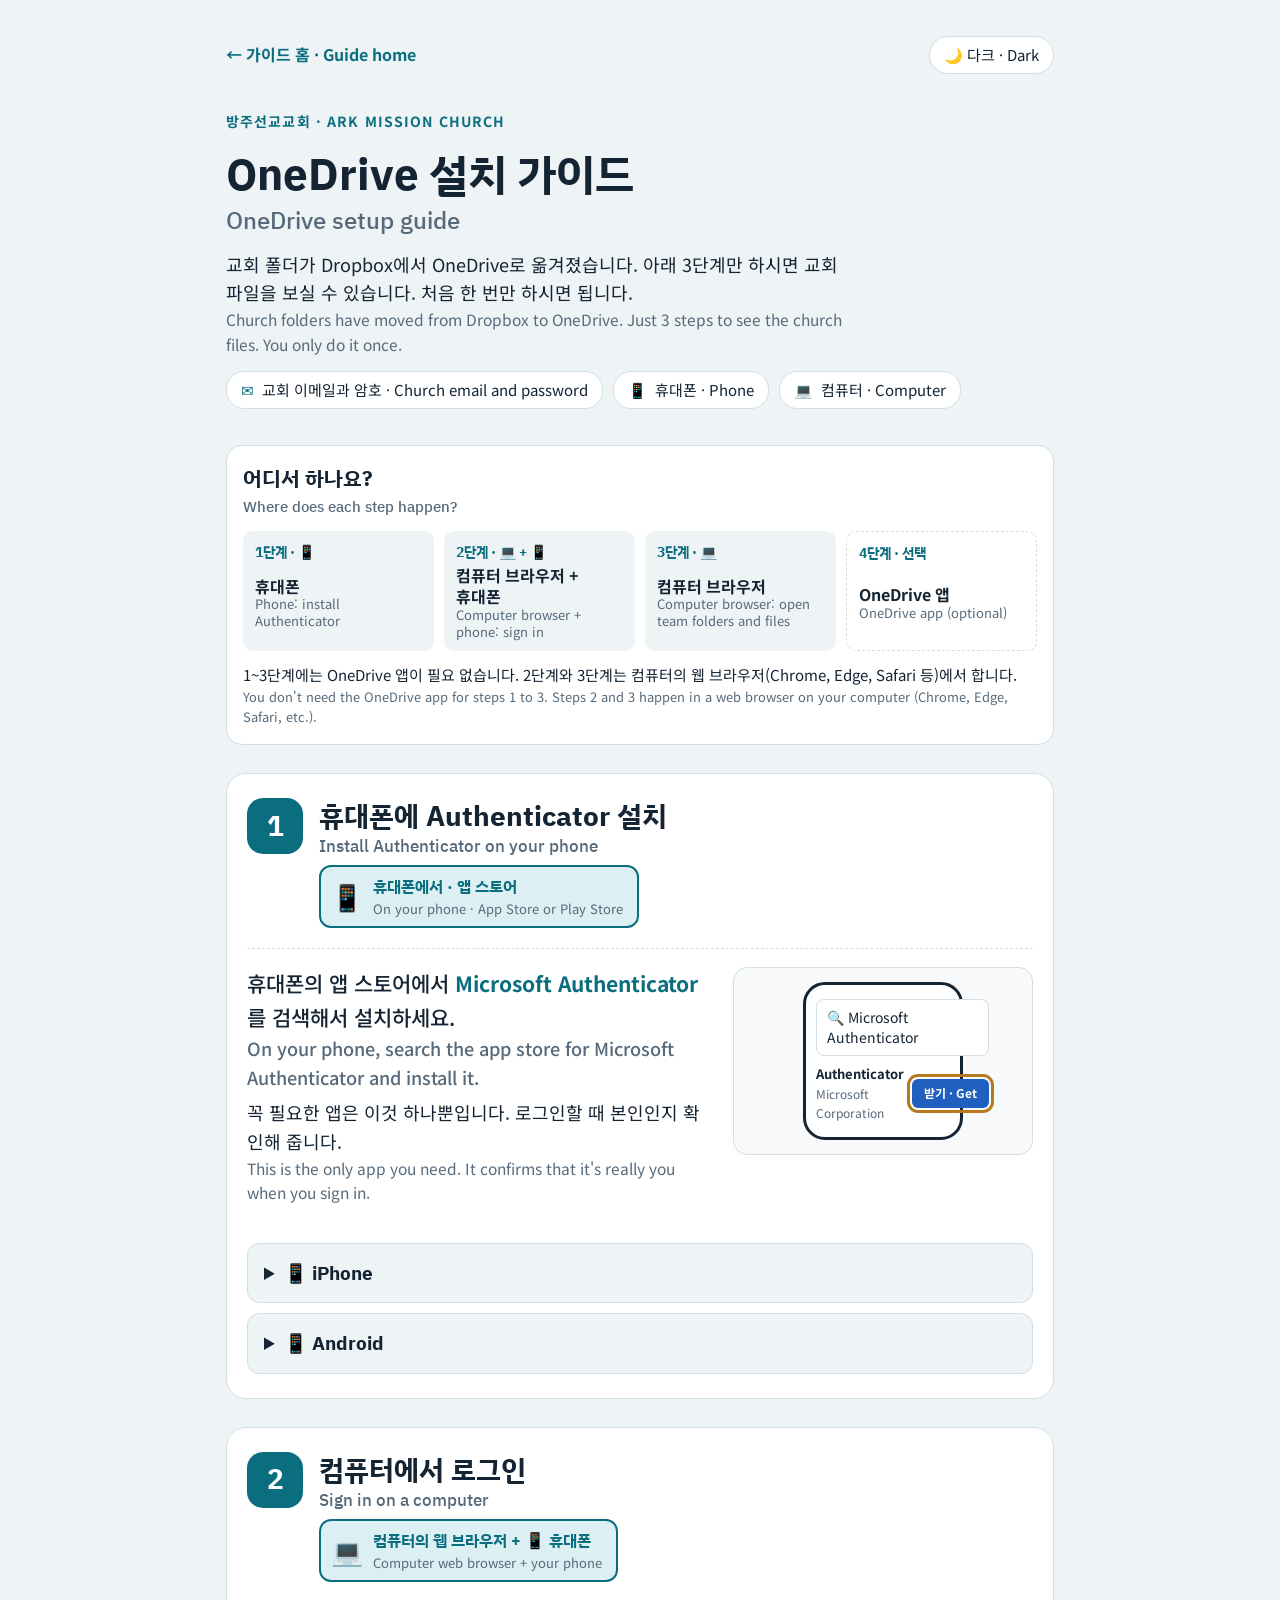
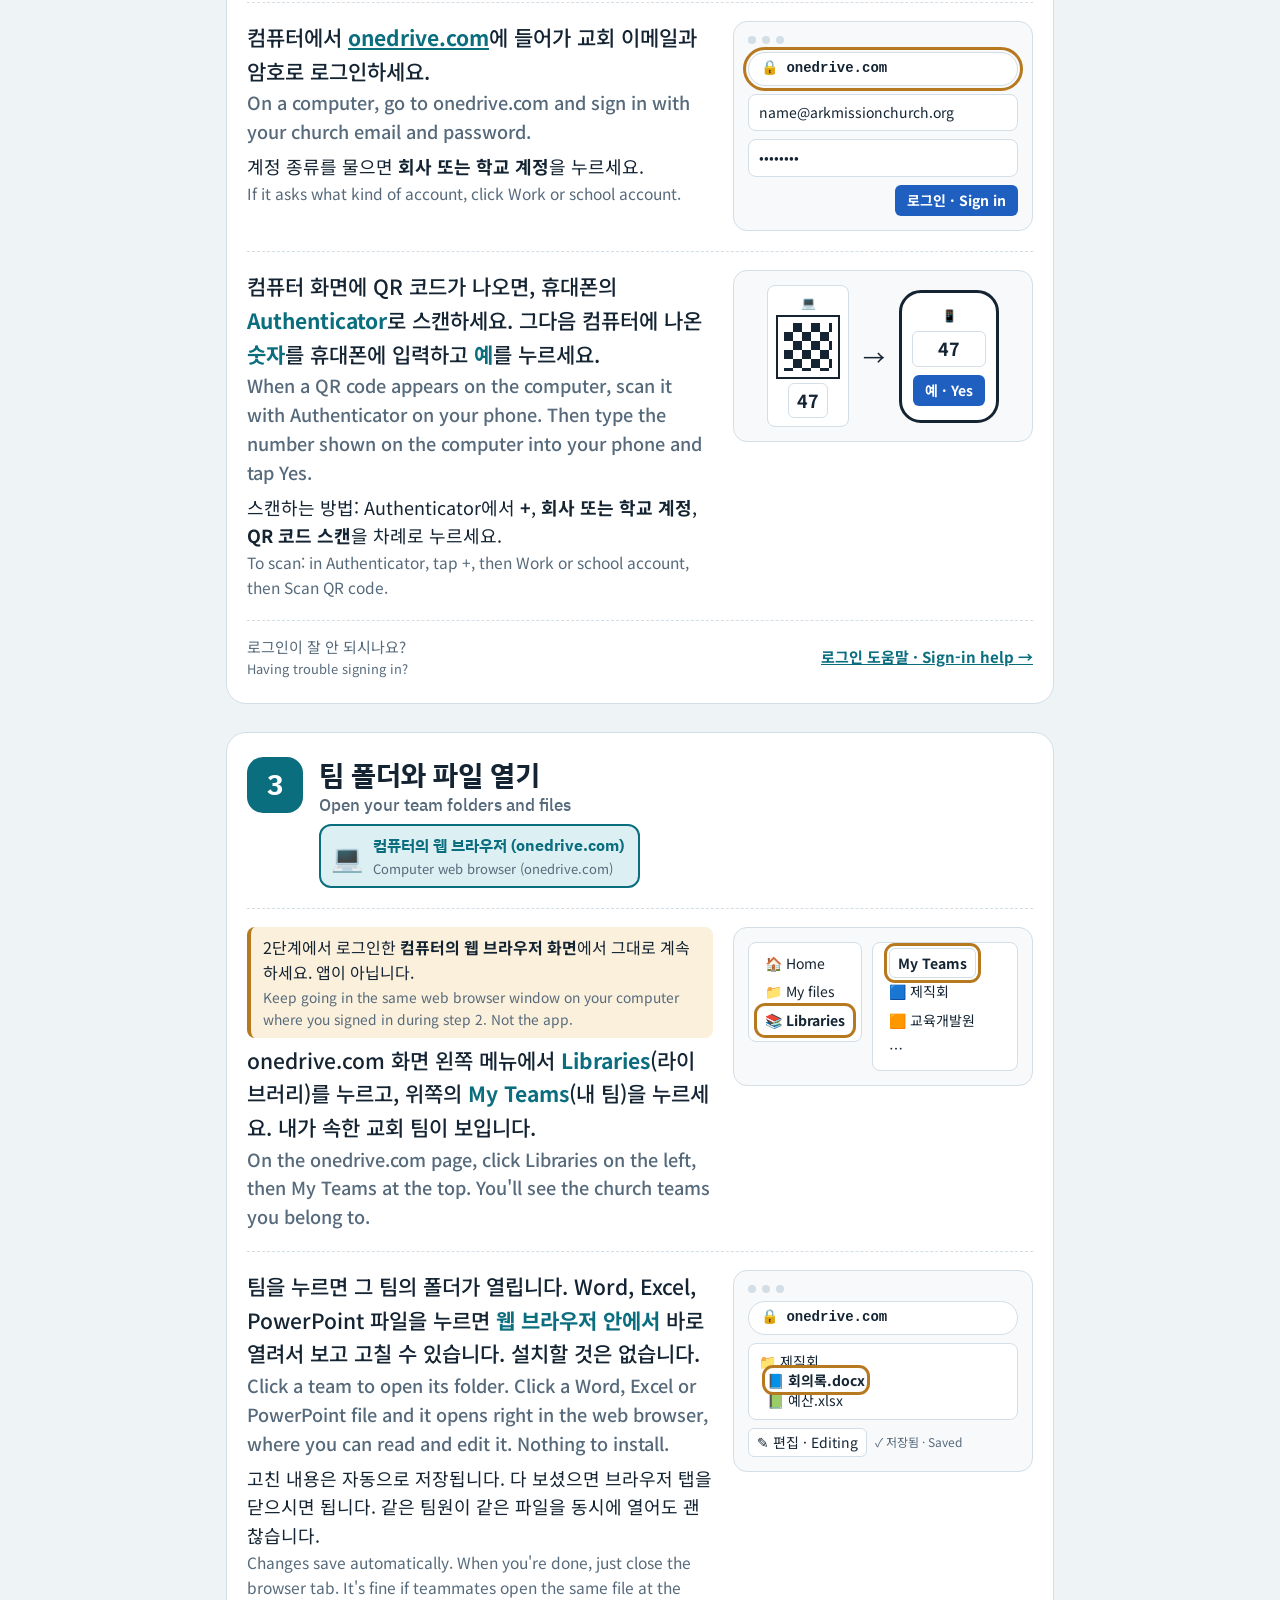
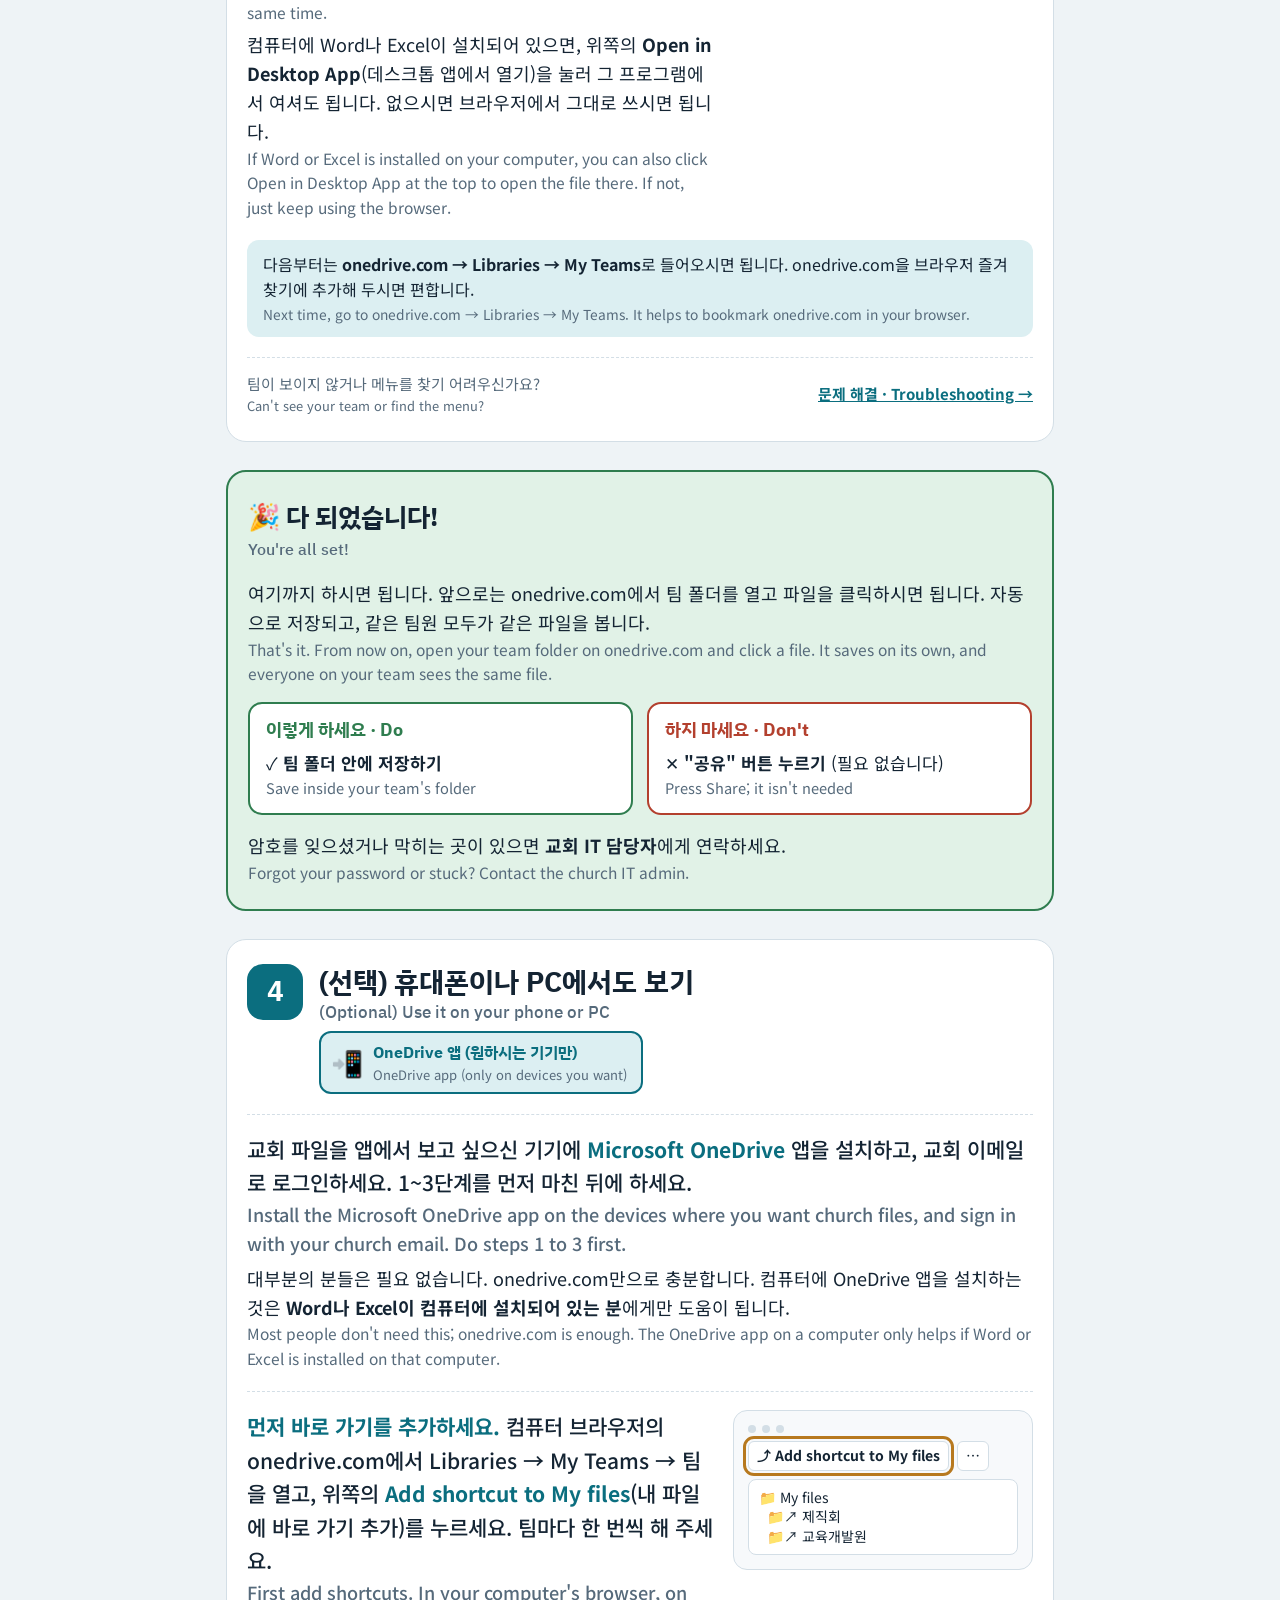
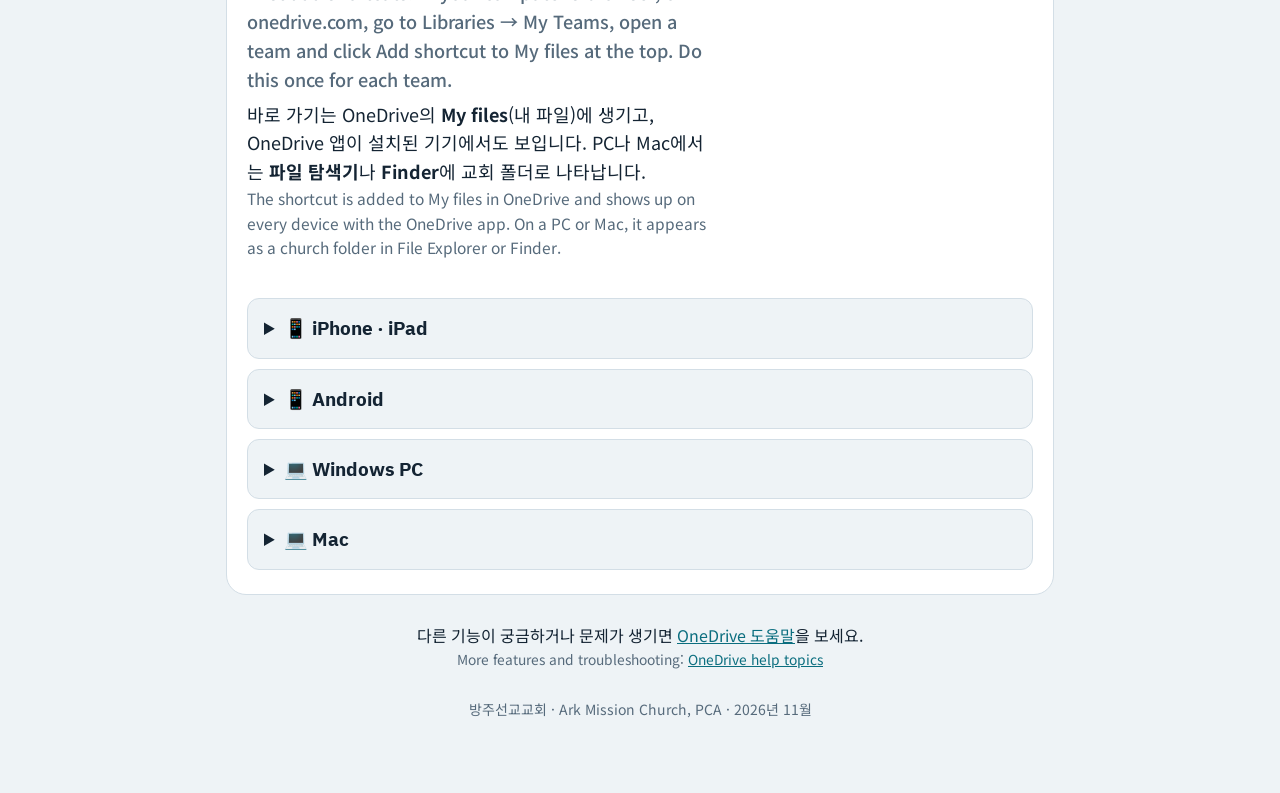
==== commit 99743056: "Setup guide: say the shortcut also appears in File Explorer/Finder with the OneDrive app Co-Authored" ====
--- a/onedrive/index.html
+++ b/onedrive/index.html
@@ -192,7 +192,7 @@
     <div class="sub">
       <div class="text">
         <p class="k"><strong>먼저 바로 가기를 추가하세요.</strong> 컴퓨터 브라우저의 onedrive.com에서 Libraries → My Teams → 팀을 열고, 위쪽의 <strong>Add shortcut to My files</strong>(내 파일에 바로 가기 추가)를 누르세요. 팀마다 한 번씩 해 주세요.<span class="en">First add shortcuts. In your computer's browser, on onedrive.com, go to Libraries → My Teams, open a team and click Add shortcut to My files at the top. Do this once for each team.</span></p>
-        <p>바로 가기는 컴퓨터가 아니라 OneDrive 안의 <strong>My files</strong>(내 파일)에 생깁니다. OneDrive 앱은 이 바로 가기를 통해 교회 폴더를 보여 줍니다.<span class="en">The shortcut goes into My files inside OneDrive, not onto your computer. The OneDrive app shows the church folders through these shortcuts.</span></p>
+        <p>바로 가기는 OneDrive의 <strong>My files</strong>(내 파일)에 생기고, OneDrive 앱이 설치된 기기에서도 보입니다. PC나 Mac에서는 <strong>파일 탐색기</strong>나 <strong>Finder</strong>에 교회 폴더로 나타납니다.<span class="en">The shortcut is added to My files in OneDrive and shows up on every device with the OneDrive app. On a PC or Mac, it appears as a church folder in File Explorer or Finder.</span></p>
       </div>
       <div class="fig" aria-hidden="true">
         <div class="bar"><i></i><i></i><i></i></div>
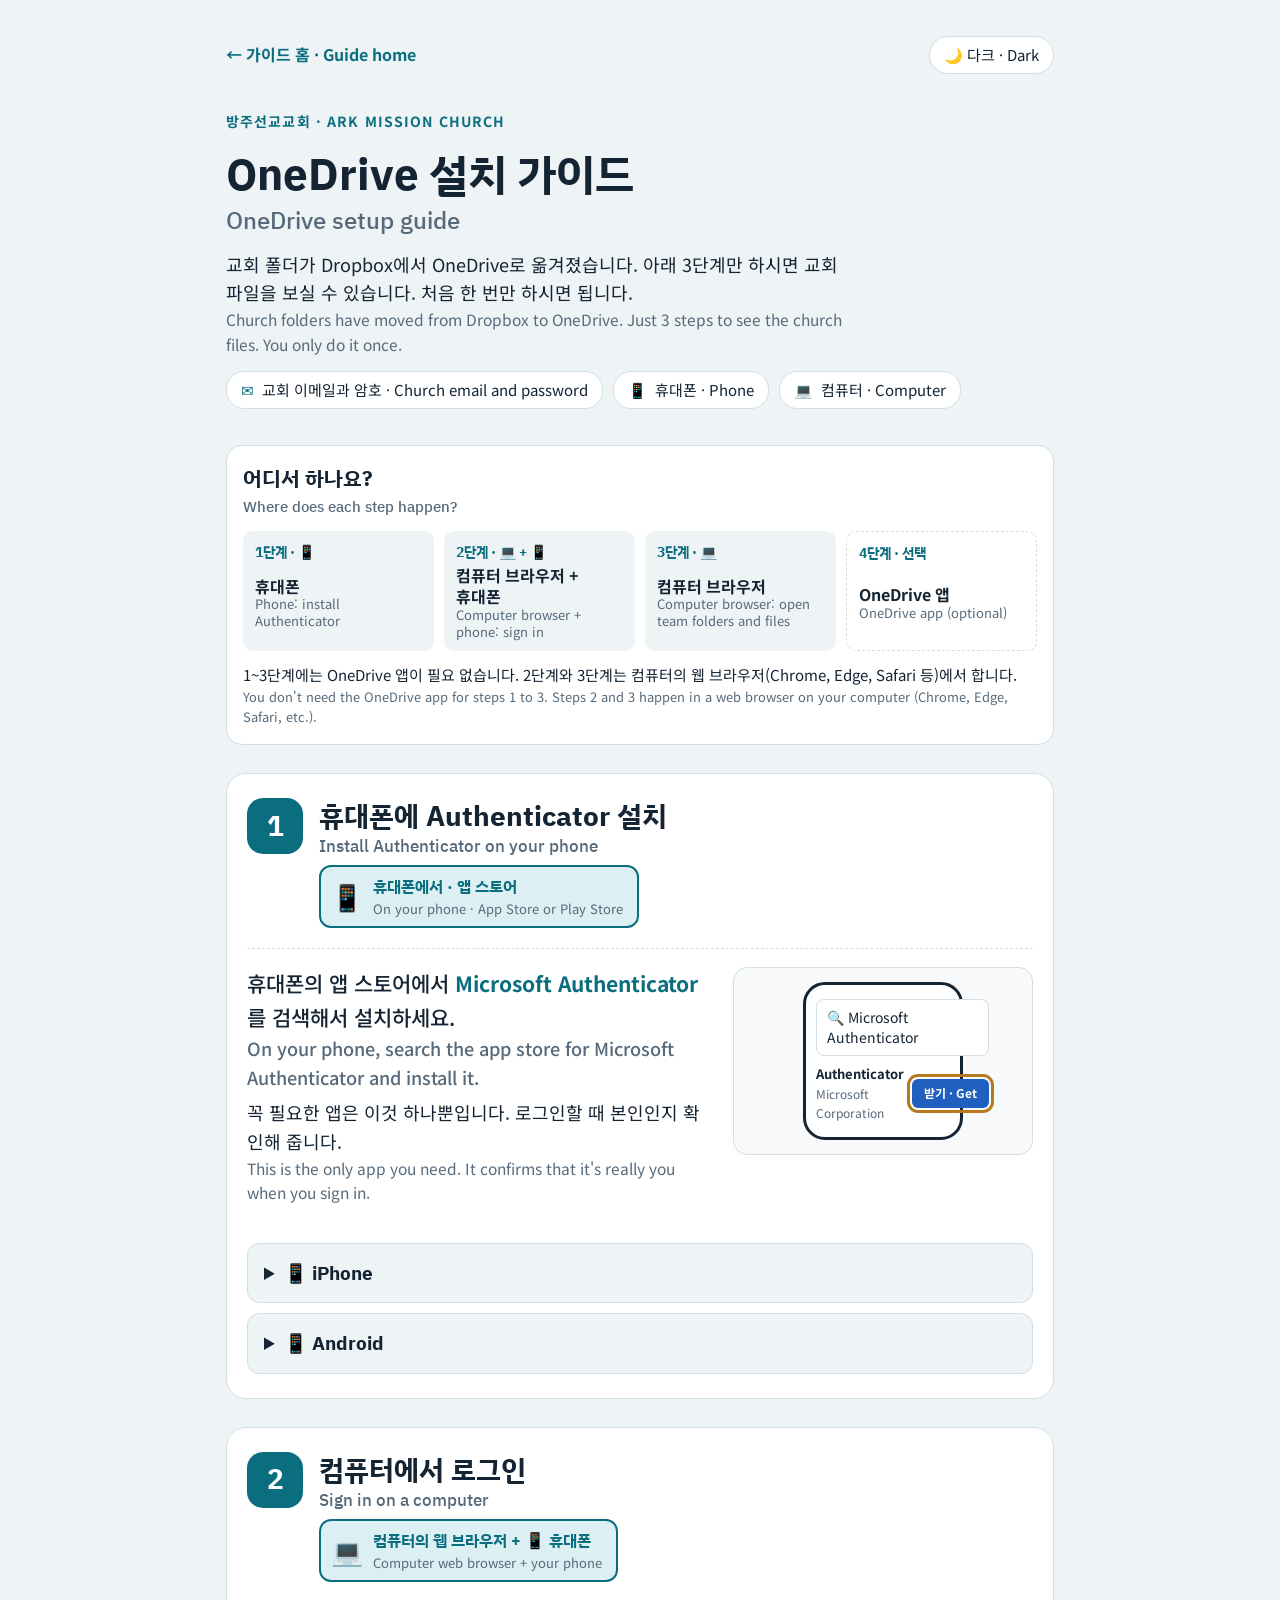
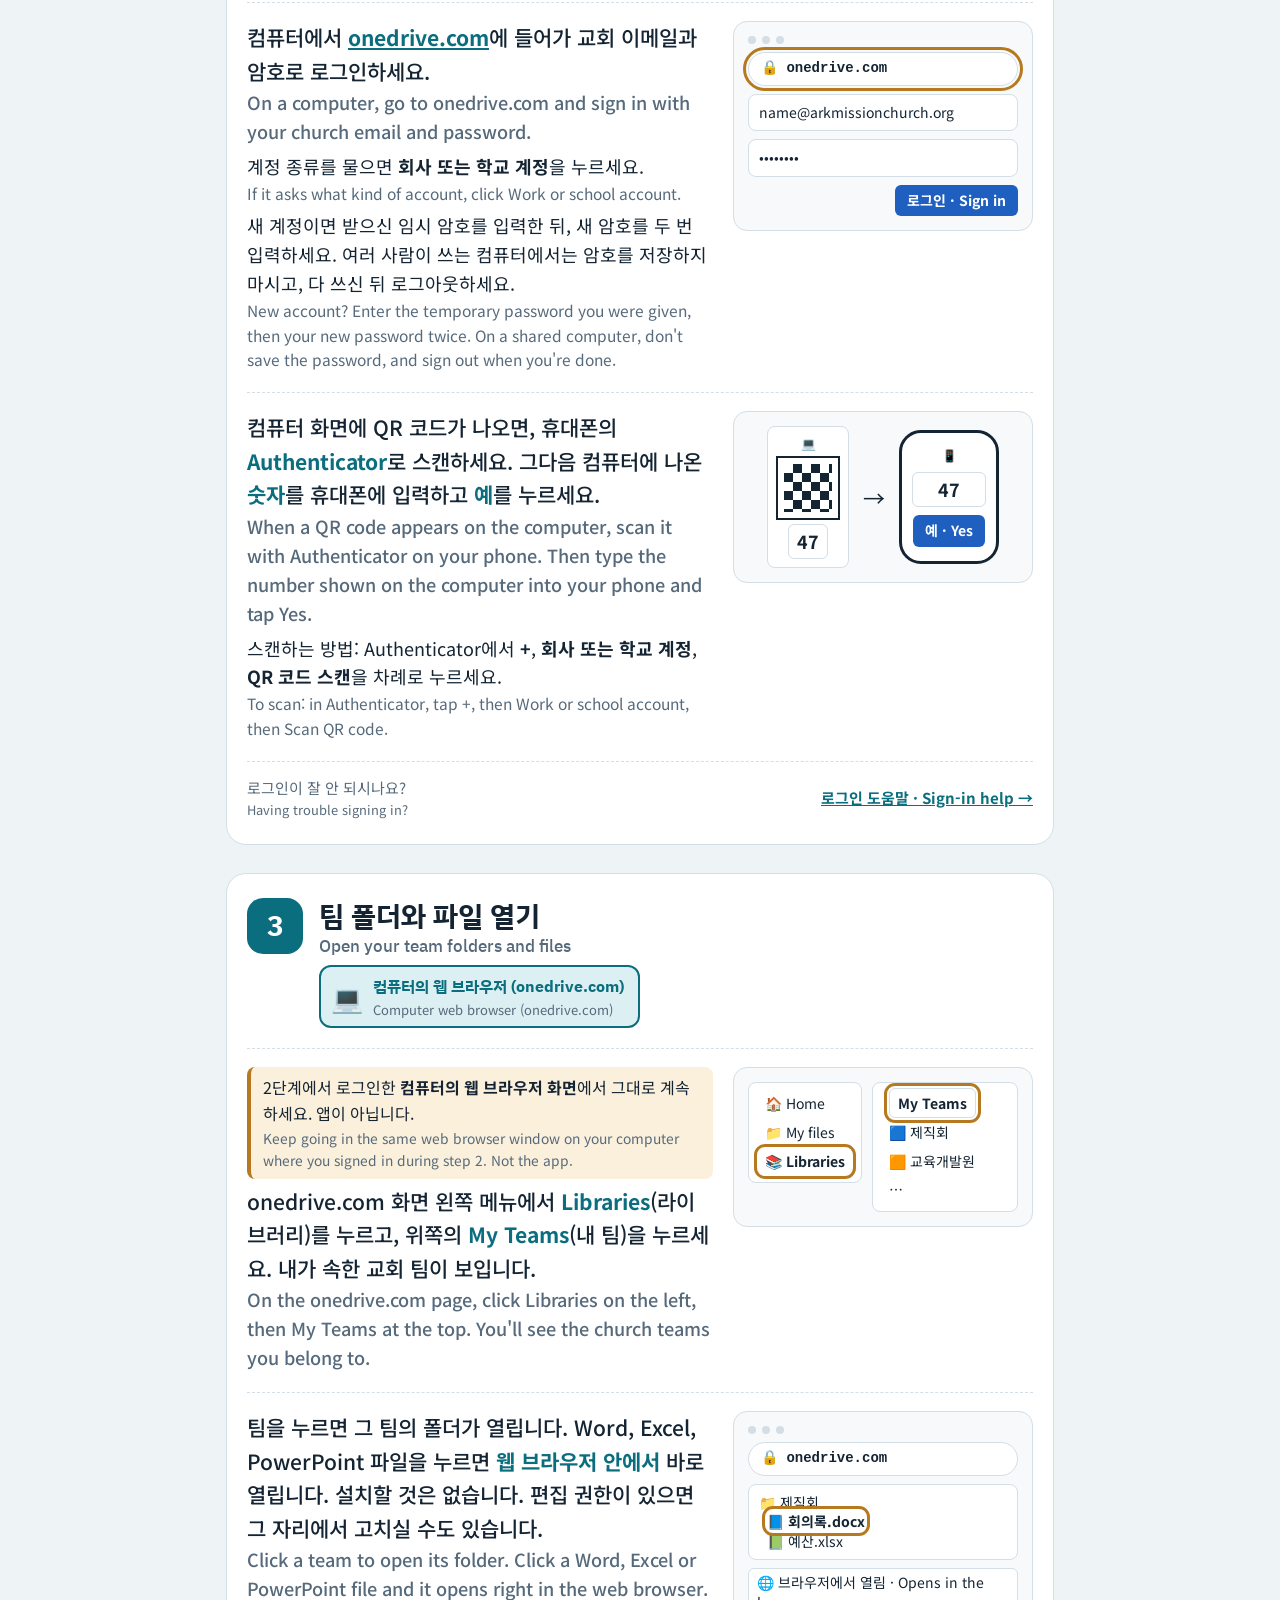
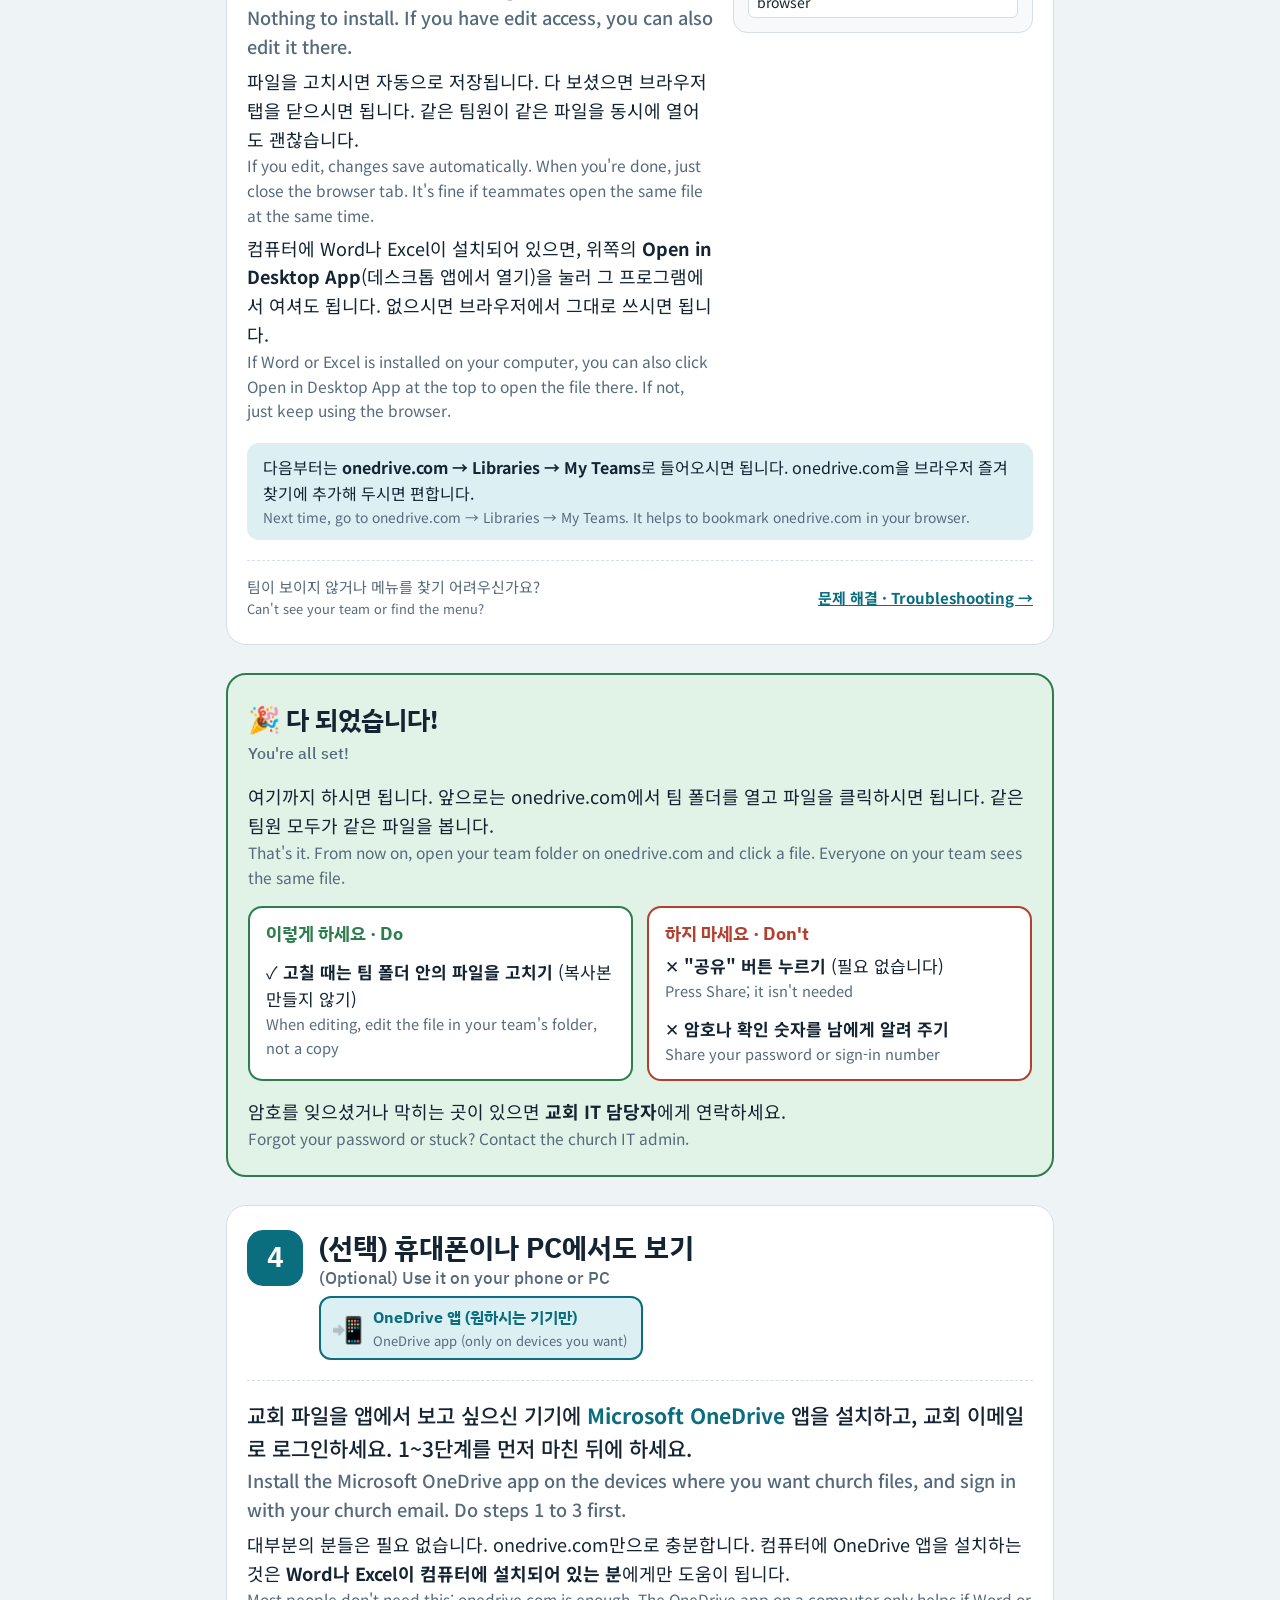
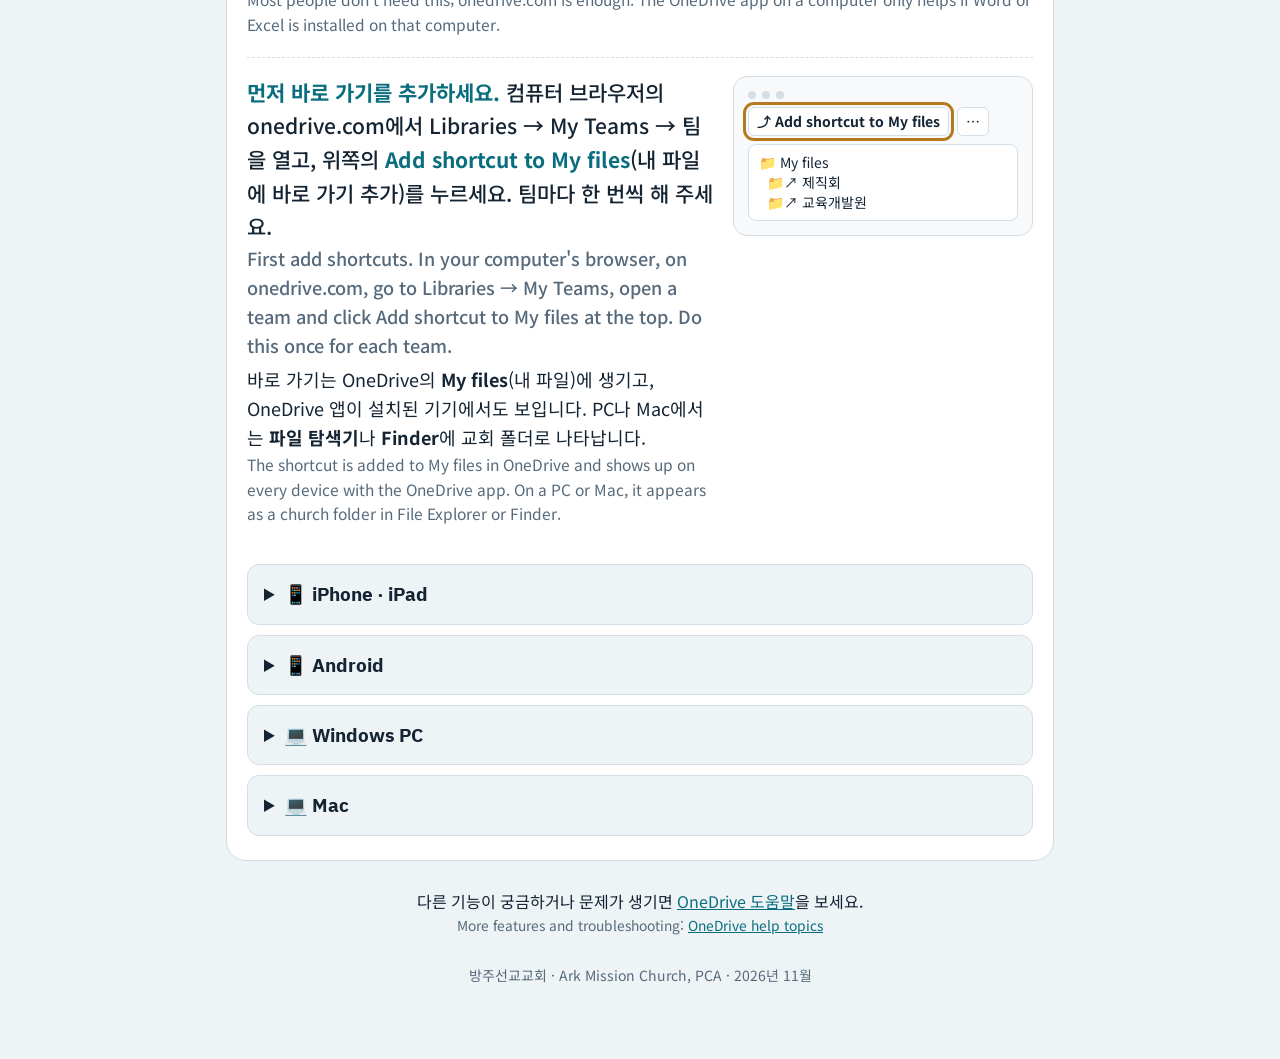
==== commit 11e03f72: "Guide: neutral view/edit wording and three restored safety notes Edit access depends on the person, " ====
--- a/onedrive/index.html
+++ b/onedrive/index.html
@@ -97,6 +97,7 @@
       <div class="text">
         <p class="k">컴퓨터에서 <a href="https://onedrive.com" target="_blank" rel="noopener"><strong>onedrive.com</strong></a>에 들어가 교회 이메일과 암호로 로그인하세요.<span class="en">On a computer, go to onedrive.com and sign in with your church email and password.</span></p>
         <p>계정 종류를 물으면 <strong>회사 또는 학교 계정</strong>을 누르세요.<span class="en">If it asks what kind of account, click Work or school account.</span></p>
+        <p>새 계정이면 받으신 임시 암호를 입력한 뒤, 새 암호를 두 번 입력하세요. 여러 사람이 쓰는 컴퓨터에서는 암호를 저장하지 마시고, 다 쓰신 뒤 로그아웃하세요.<span class="en">New account? Enter the temporary password you were given, then your new password twice. On a shared computer, don't save the password, and sign out when you're done.</span></p>
       </div>
       <div class="fig" aria-hidden="true">
         <div class="bar"><i></i><i></i><i></i></div>
@@ -145,15 +146,15 @@
     </div>
     <div class="sub">
       <div class="text">
-        <p class="k">팀을 누르면 그 팀의 폴더가 열립니다. Word, Excel, PowerPoint 파일을 누르면 <strong>웹 브라우저 안에서</strong> 바로 열려서 보고 고칠 수 있습니다. 설치할 것은 없습니다.<span class="en">Click a team to open its folder. Click a Word, Excel or PowerPoint file and it opens right in the web browser, where you can read and edit it. Nothing to install.</span></p>
-        <p>고친 내용은 자동으로 저장됩니다. 다 보셨으면 브라우저 탭을 닫으시면 됩니다. 같은 팀원이 같은 파일을 동시에 열어도 괜찮습니다.<span class="en">Changes save automatically. When you're done, just close the browser tab. It's fine if teammates open the same file at the same time.</span></p>
+        <p class="k">팀을 누르면 그 팀의 폴더가 열립니다. Word, Excel, PowerPoint 파일을 누르면 <strong>웹 브라우저 안에서</strong> 바로 열립니다. 설치할 것은 없습니다. 편집 권한이 있으면 그 자리에서 고치실 수도 있습니다.<span class="en">Click a team to open its folder. Click a Word, Excel or PowerPoint file and it opens right in the web browser. Nothing to install. If you have edit access, you can also edit it there.</span></p>
+        <p>파일을 고치시면 자동으로 저장됩니다. 다 보셨으면 브라우저 탭을 닫으시면 됩니다. 같은 팀원이 같은 파일을 동시에 열어도 괜찮습니다.<span class="en">If you edit, changes save automatically. When you're done, just close the browser tab. It's fine if teammates open the same file at the same time.</span></p>
         <p>컴퓨터에 Word나 Excel이 설치되어 있으면, 위쪽의 <strong>Open in Desktop App</strong>(데스크톱 앱에서 열기)을 눌러 그 프로그램에서 여셔도 됩니다. 없으시면 브라우저에서 그대로 쓰시면 됩니다.<span class="en">If Word or Excel is installed on your computer, you can also click Open in Desktop App at the top to open the file there. If not, just keep using the browser.</span></p>
       </div>
       <div class="fig" aria-hidden="true">
         <div class="bar"><i></i><i></i><i></i></div>
         <div class="addr">🔒 onedrive.com</div>
         <div class="box" style="text-align:left">📁 제직회<br>&nbsp;&nbsp;<span class="hl"><b>📘 회의록.docx</b></span><br>&nbsp;&nbsp;📗 예산.xlsx</div>
-        <div class="row"><span class="pill">✎ 편집 · Editing</span><span class="cap">✓ 저장됨 · Saved</span></div>
+        <div class="row"><span class="pill">🌐 브라우저에서 열림 · Opens in the browser</span></div>
       </div>
     </div>
     <p class="note">다음부터는 <strong>onedrive.com → Libraries → My Teams</strong>로 들어오시면 됩니다. onedrive.com을 브라우저 즐겨찾기에 추가해 두시면 편합니다.<span class="en">Next time, go to onedrive.com → Libraries → My Teams. It helps to bookmark onedrive.com in your browser.</span></p>
@@ -162,13 +163,14 @@
 
   <section class="finish">
     <div class="finish-head">🎉 다 되었습니다!<span class="en">You're all set!</span></div>
-    <p>여기까지 하시면 됩니다. 앞으로는 onedrive.com에서 팀 폴더를 열고 파일을 클릭하시면 됩니다. 자동으로 저장되고, 같은 팀원 모두가 같은 파일을 봅니다.<span class="en">That's it. From now on, open your team folder on onedrive.com and click a file. It saves on its own, and everyone on your team sees the same file.</span></p>
+    <p>여기까지 하시면 됩니다. 앞으로는 onedrive.com에서 팀 폴더를 열고 파일을 클릭하시면 됩니다. 같은 팀원 모두가 같은 파일을 봅니다.<span class="en">That's it. From now on, open your team folder on onedrive.com and click a file. Everyone on your team sees the same file.</span></p>
     <div class="rules">
       <div class="do"><h3>이렇게 하세요 · Do</h3><ul>
-        <li>✓ <b>팀 폴더 안에 저장하기</b><span class="en">Save inside your team's folder</span></li>
+        <li>✓ <b>고칠 때는 팀 폴더 안의 파일을 고치기</b> (복사본 만들지 않기)<span class="en">When editing, edit the file in your team's folder, not a copy</span></li>
       </ul></div>
       <div class="dont"><h3>하지 마세요 · Don't</h3><ul>
         <li>✕ <b>"공유" 버튼 누르기</b> (필요 없습니다)<span class="en">Press Share; it isn't needed</span></li>
+        <li>✕ <b>암호나 확인 숫자를 남에게 알려 주기</b><span class="en">Share your password or sign-in number</span></li>
       </ul></div>
     </div>
     <p>암호를 잊으셨거나 막히는 곳이 있으면 <strong>교회 IT 담당자</strong>에게 연락하세요.<span class="en">Forgot your password or stuck? Contact the church IT admin.</span></p>
@@ -209,7 +211,7 @@
             <li>앱을 열고 <strong>로그인</strong>을 누른 뒤, 교회 이메일과 암호를 입력하세요.<span class="en">Open the app, tap Sign in, and enter your church email and password.</span></li>
             <li>Authenticator 알림이 오면 숫자를 입력하고 <strong>예</strong>를 누르세요. 사진 백업이나 알림을 물으면 <strong>나중에</strong>를 누르셔도 됩니다.<span class="en">When Authenticator asks, type the number and tap Yes. If it asks about photo backup or notifications, you can tap Not now.</span></li>
             <li>아래쪽의 <strong>파일</strong>을 누르면 교회 폴더가 보입니다.<span class="en">Tap Files at the bottom to see the church folders.</span></li>
-            <li>Word나 Excel 파일을 고치려면, 앱이 권하는 무료 <strong>Word</strong>·<strong>Excel</strong>·<strong>PowerPoint</strong> 앱(또는 Microsoft 365 Copilot 앱)을 설치하고 교회 이메일로 로그인하세요.<span class="en">To edit Word or Excel files, install the free Word, Excel and PowerPoint apps (or the Microsoft 365 Copilot app) when asked, and sign in with your church email.</span></li>
+            <li>편집 권한이 있고 휴대폰에서 Word나 Excel 파일을 고치시려면, 앱이 권하는 무료 <strong>Word</strong>·<strong>Excel</strong>·<strong>PowerPoint</strong> 앱(또는 Microsoft 365 Copilot 앱)을 설치하고 교회 이메일로 로그인하세요.<span class="en">If you have edit access and want to edit Word or Excel files on your phone, install the free Word, Excel and PowerPoint apps (or the Microsoft 365 Copilot app) when asked, and sign in with your church email.</span></li>
           </ol>
           <p class="links">바로 가기 · Direct link: <a href="https://apps.apple.com/app/microsoft-onedrive/id477537958">OneDrive (App Store)</a></p>
         </div>
@@ -222,7 +224,7 @@
             <li>앱을 열고 <strong>로그인</strong>을 누른 뒤, 교회 이메일과 암호를 입력하세요.<span class="en">Open the app, tap Sign in, and enter your church email and password.</span></li>
             <li>Authenticator 알림이 오면 숫자를 입력하고 <strong>예</strong>를 누르세요.<span class="en">When Authenticator asks, type the number and tap Yes.</span></li>
             <li>아래쪽의 <strong>파일</strong>을 누르면 교회 폴더가 보입니다.<span class="en">Tap Files at the bottom to see the church folders.</span></li>
-            <li>Word나 Excel 파일을 고치려면, 앱이 권하는 무료 <strong>Word</strong>·<strong>Excel</strong>·<strong>PowerPoint</strong> 앱(또는 Microsoft 365 Copilot 앱)을 설치하고 교회 이메일로 로그인하세요.<span class="en">To edit Word or Excel files, install the free Word, Excel and PowerPoint apps (or the Microsoft 365 Copilot app) when asked, and sign in with your church email.</span></li>
+            <li>편집 권한이 있고 휴대폰에서 Word나 Excel 파일을 고치시려면, 앱이 권하는 무료 <strong>Word</strong>·<strong>Excel</strong>·<strong>PowerPoint</strong> 앱(또는 Microsoft 365 Copilot 앱)을 설치하고 교회 이메일로 로그인하세요.<span class="en">If you have edit access and want to edit Word or Excel files on your phone, install the free Word, Excel and PowerPoint apps (or the Microsoft 365 Copilot app) when asked, and sign in with your church email.</span></li>
           </ol>
           <p class="links">바로 가기 · Direct link: <a href="https://play.google.com/store/apps/details?id=com.microsoft.skydrive">OneDrive (Play Store)</a></p>
         </div>
@@ -234,7 +236,7 @@
             <li>Windows에는 OneDrive가 기본으로 들어 있습니다. <strong>시작</strong> 버튼을 누르고 <strong>OneDrive</strong>를 입력해서 여세요. 보이지 않으면 <a href="https://www.microsoft.com/microsoft-365/onedrive/download">다운로드 페이지</a>에서 설치하세요.<span class="en">Windows already includes OneDrive. Click Start, type OneDrive and open it. If it isn't there, install it from the download page.</span></li>
             <li>교회 이메일을 입력하고 <strong>로그인</strong>을 누른 뒤, 암호를 입력하고 휴대폰에서 승인하세요.<span class="en">Enter your church email, click Sign in, enter your password and approve on your phone.</span></li>
             <li>"폴더 백업" 화면이 나오면 <strong>나중에</strong>를 누르세요. 개인 파일은 교회 OneDrive에 올리지 않습니다.<span class="en">On the "Back up your folders" screen, choose to do it later. Personal files don't go into the church OneDrive.</span></li>
-            <li><strong>파일 탐색기</strong> 왼쪽의 <strong>OneDrive - 방주선교교회</strong> 안에 교회 폴더가 있습니다.<span class="en">The church folders are under "OneDrive - (church)" on the left of File Explorer.</span></li>
+            <li><strong>파일 탐색기</strong> 왼쪽의 <strong>OneDrive - Ark Mission Church</strong> 안에 교회 폴더가 있습니다.<span class="en">The church folders are under "OneDrive - Ark Mission Church" on the left of File Explorer.</span></li>
           </ol>
           <p class="tip">Word가 없는 PC에서는 파일에서 마우스 오른쪽 버튼 → <strong>OneDrive → 온라인에서 보기</strong>를 누르면 브라우저에서 열립니다.<span class="en">No Word on this PC? Right-click the file → OneDrive → View online to open it in the browser.</span></p>
           <p class="tip">이미 개인 OneDrive를 쓰고 계신가요? <a href="help.html#personal">개인 OneDrive와 함께 쓰기</a>를 보세요.<span class="en">Already using a personal OneDrive? See Using it alongside a personal OneDrive.</span></p>
@@ -247,7 +249,7 @@
             <li><strong>App Store</strong>에서 <strong>OneDrive</strong>를 검색하고 <strong>받기</strong>를 누르세요.<span class="en">In the App Store, search for OneDrive and click Get.</span></li>
             <li><strong>응용 프로그램</strong> 폴더에서 OneDrive를 열고, 교회 이메일과 암호로 로그인한 뒤 휴대폰에서 승인하세요.<span class="en">Open OneDrive from Applications, sign in with your church email and password, and approve on your phone.</span></li>
             <li>Finder에서 OneDrive를 허용할지 물으면 <strong>허용</strong>을 누르세요.<span class="en">If your Mac asks to allow OneDrive in Finder, allow it.</span></li>
-            <li><strong>Finder</strong> 왼쪽 <strong>위치</strong> 아래의 <strong>OneDrive - 방주선교교회</strong> 안에 교회 폴더가 있습니다.<span class="en">The church folders are under Locations, "OneDrive - (church)", in the Finder sidebar.</span></li>
+            <li><strong>Finder</strong> 왼쪽 <strong>위치</strong> 아래의 <strong>OneDrive - Ark Mission Church</strong> 안에 교회 폴더가 있습니다.<span class="en">The church folders are under Locations, "OneDrive - Ark Mission Church", in the Finder sidebar.</span></li>
           </ol>
           <p class="tip">Mac에 Word가 없으면 파일을 Control-클릭 → <strong>온라인에서 보기</strong>(View Online)를 누르면 브라우저에서 열립니다.<span class="en">No Word on this Mac? Control-click the file → View Online to open it in the browser.</span></p>
           <p class="links">바로 가기 · Direct link: <a href="https://apps.apple.com/app/onedrive/id823766827">OneDrive (Mac App Store)</a></p>
